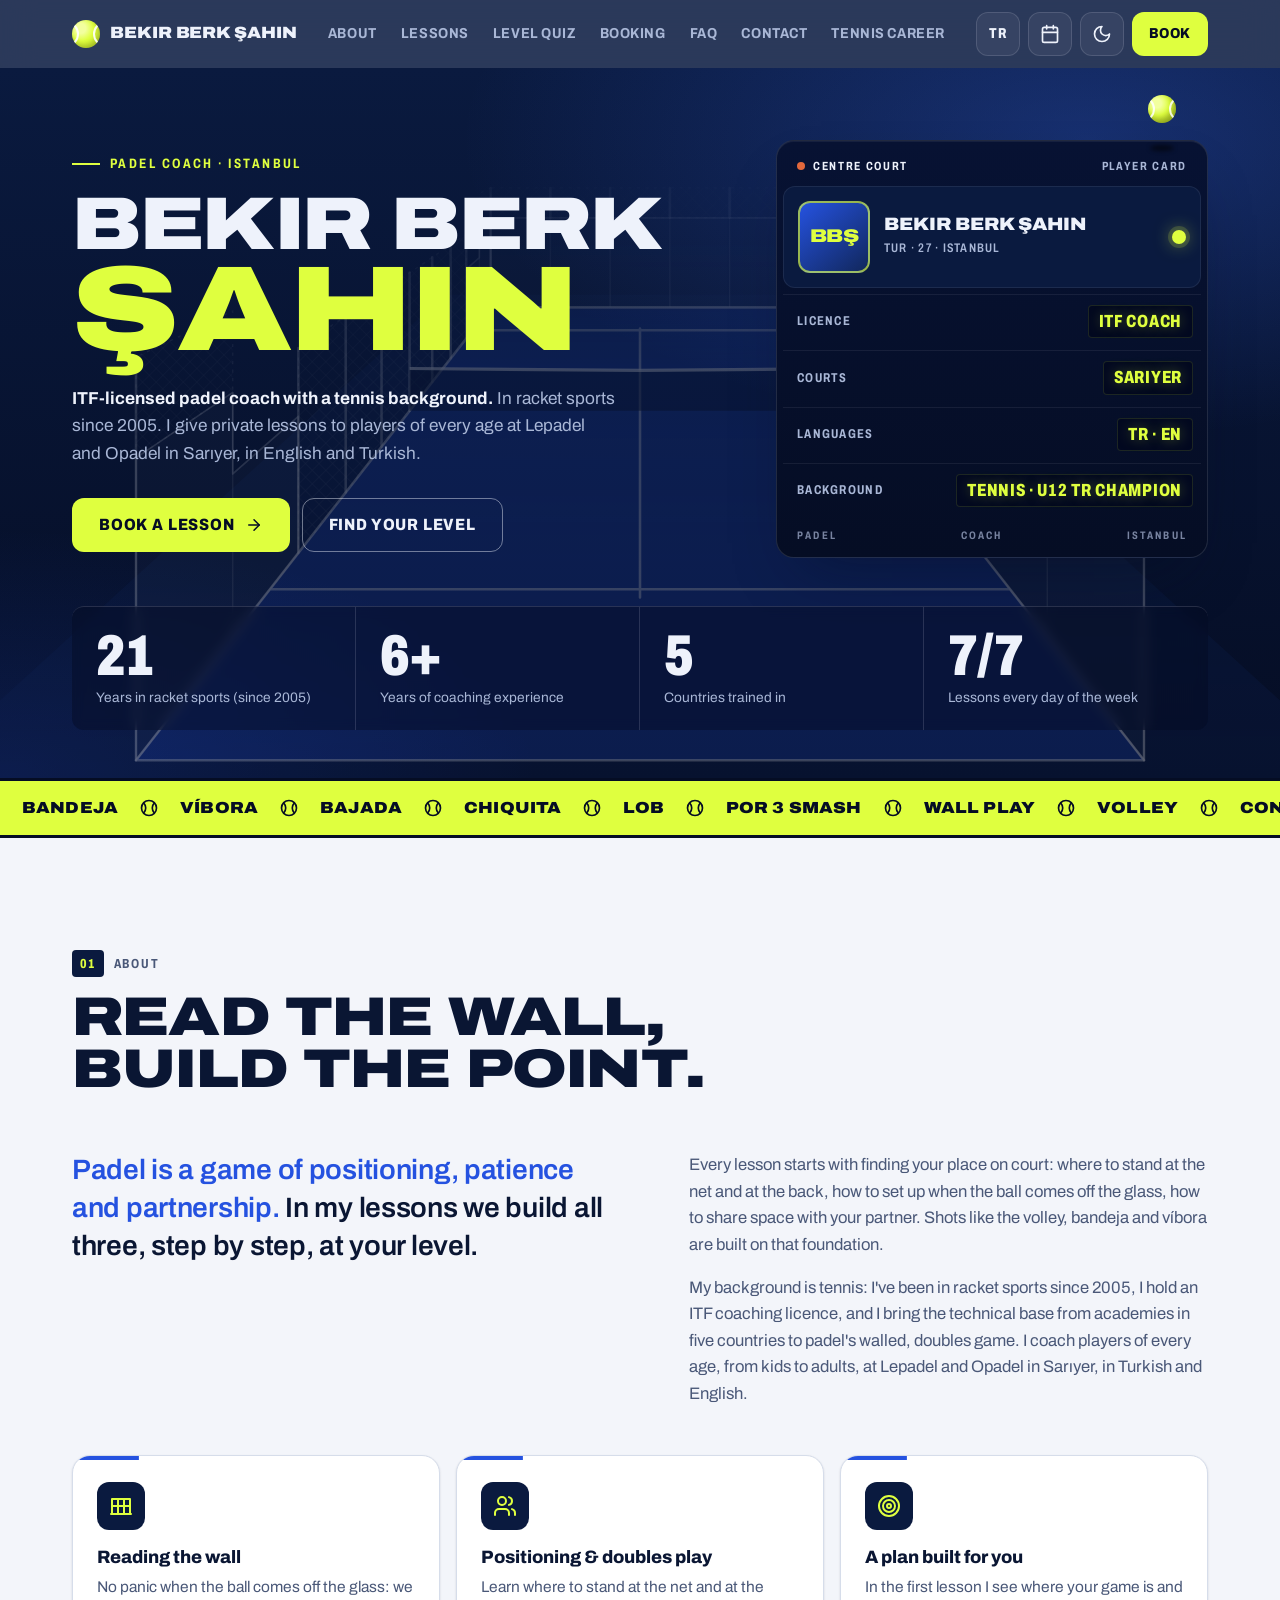
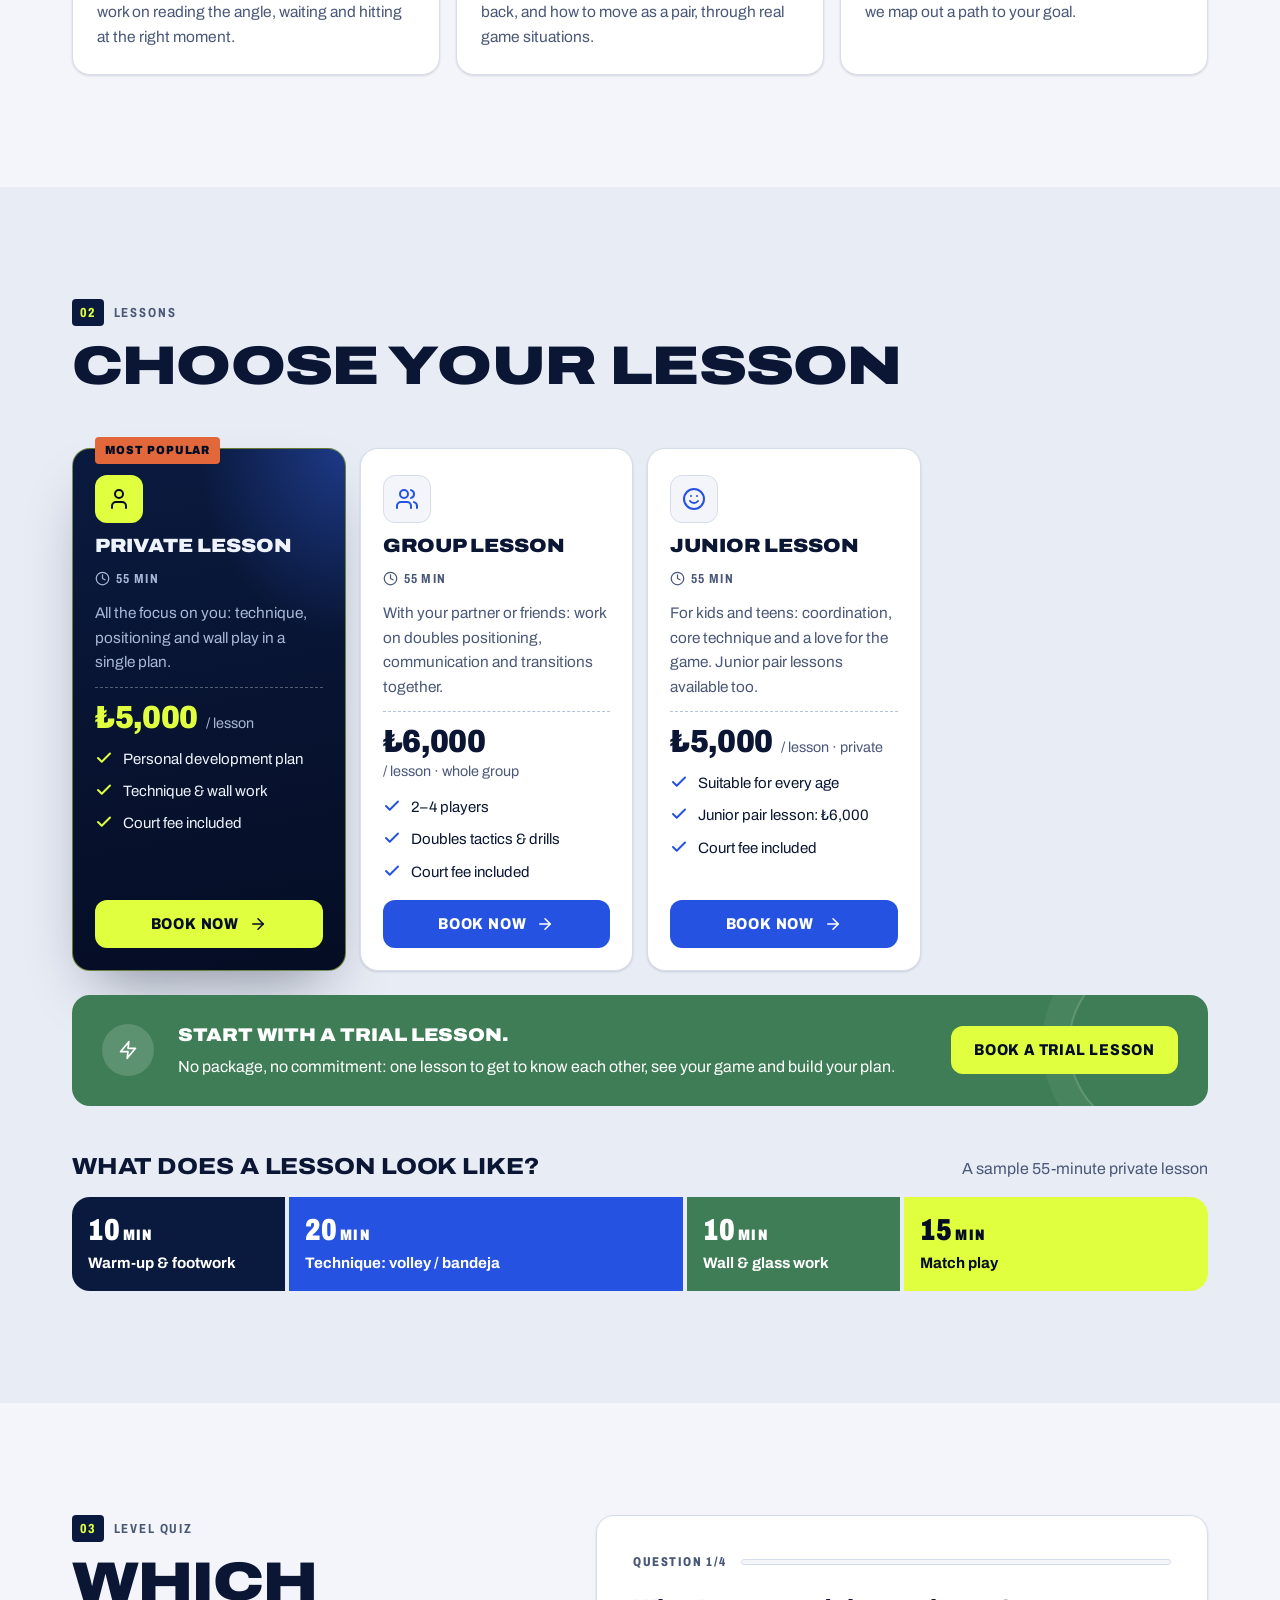
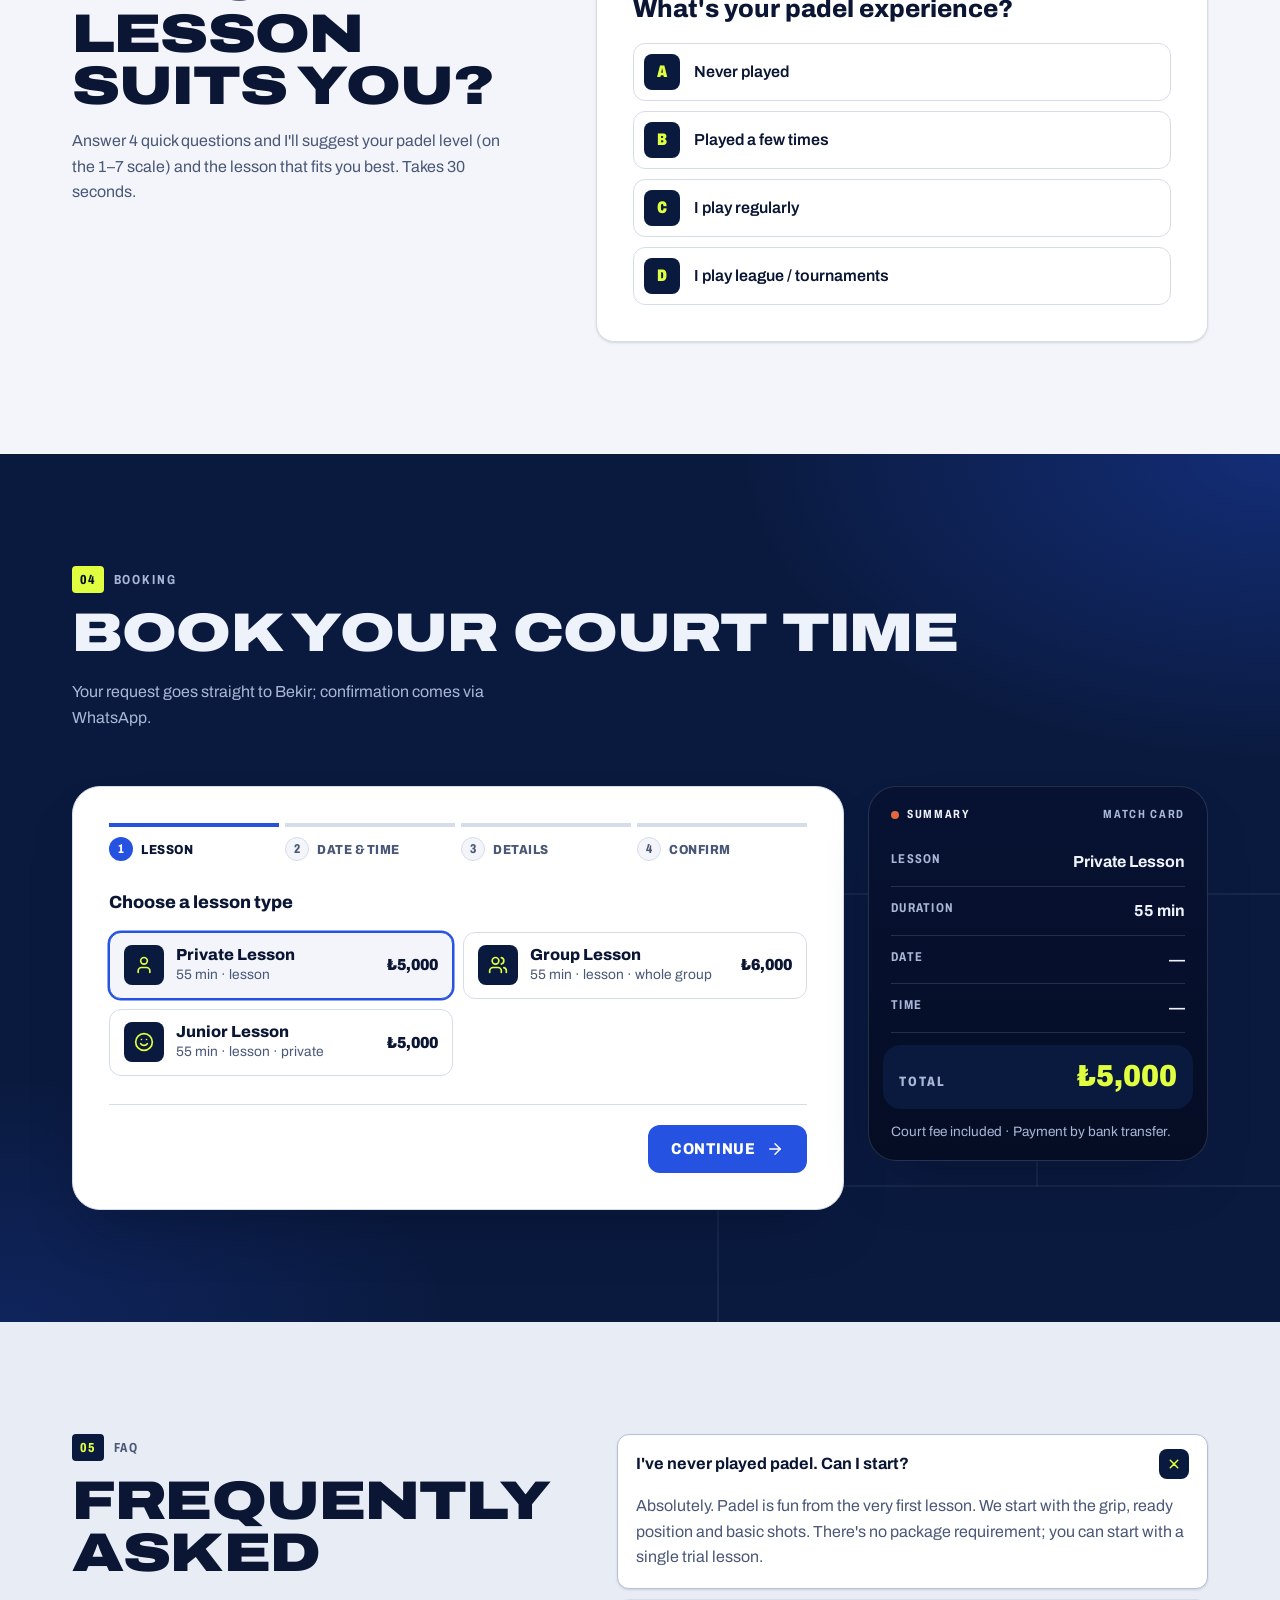
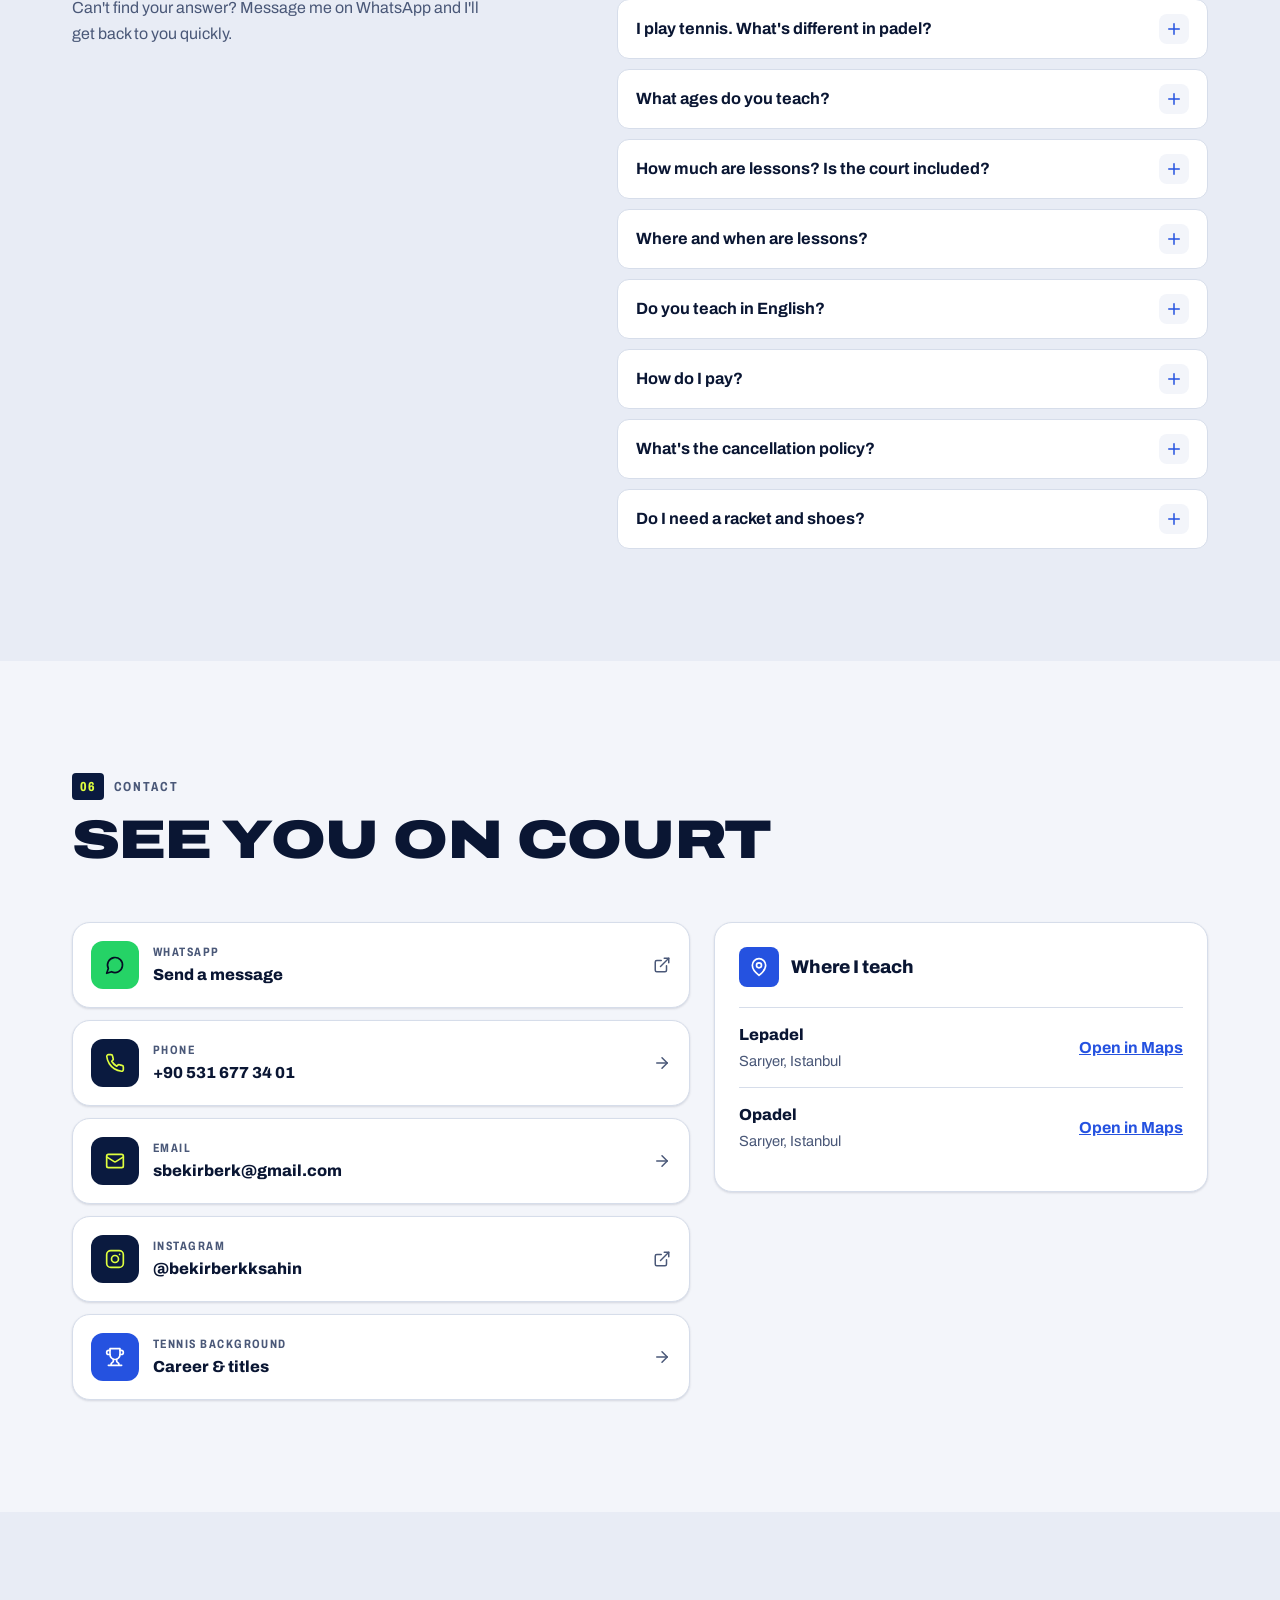
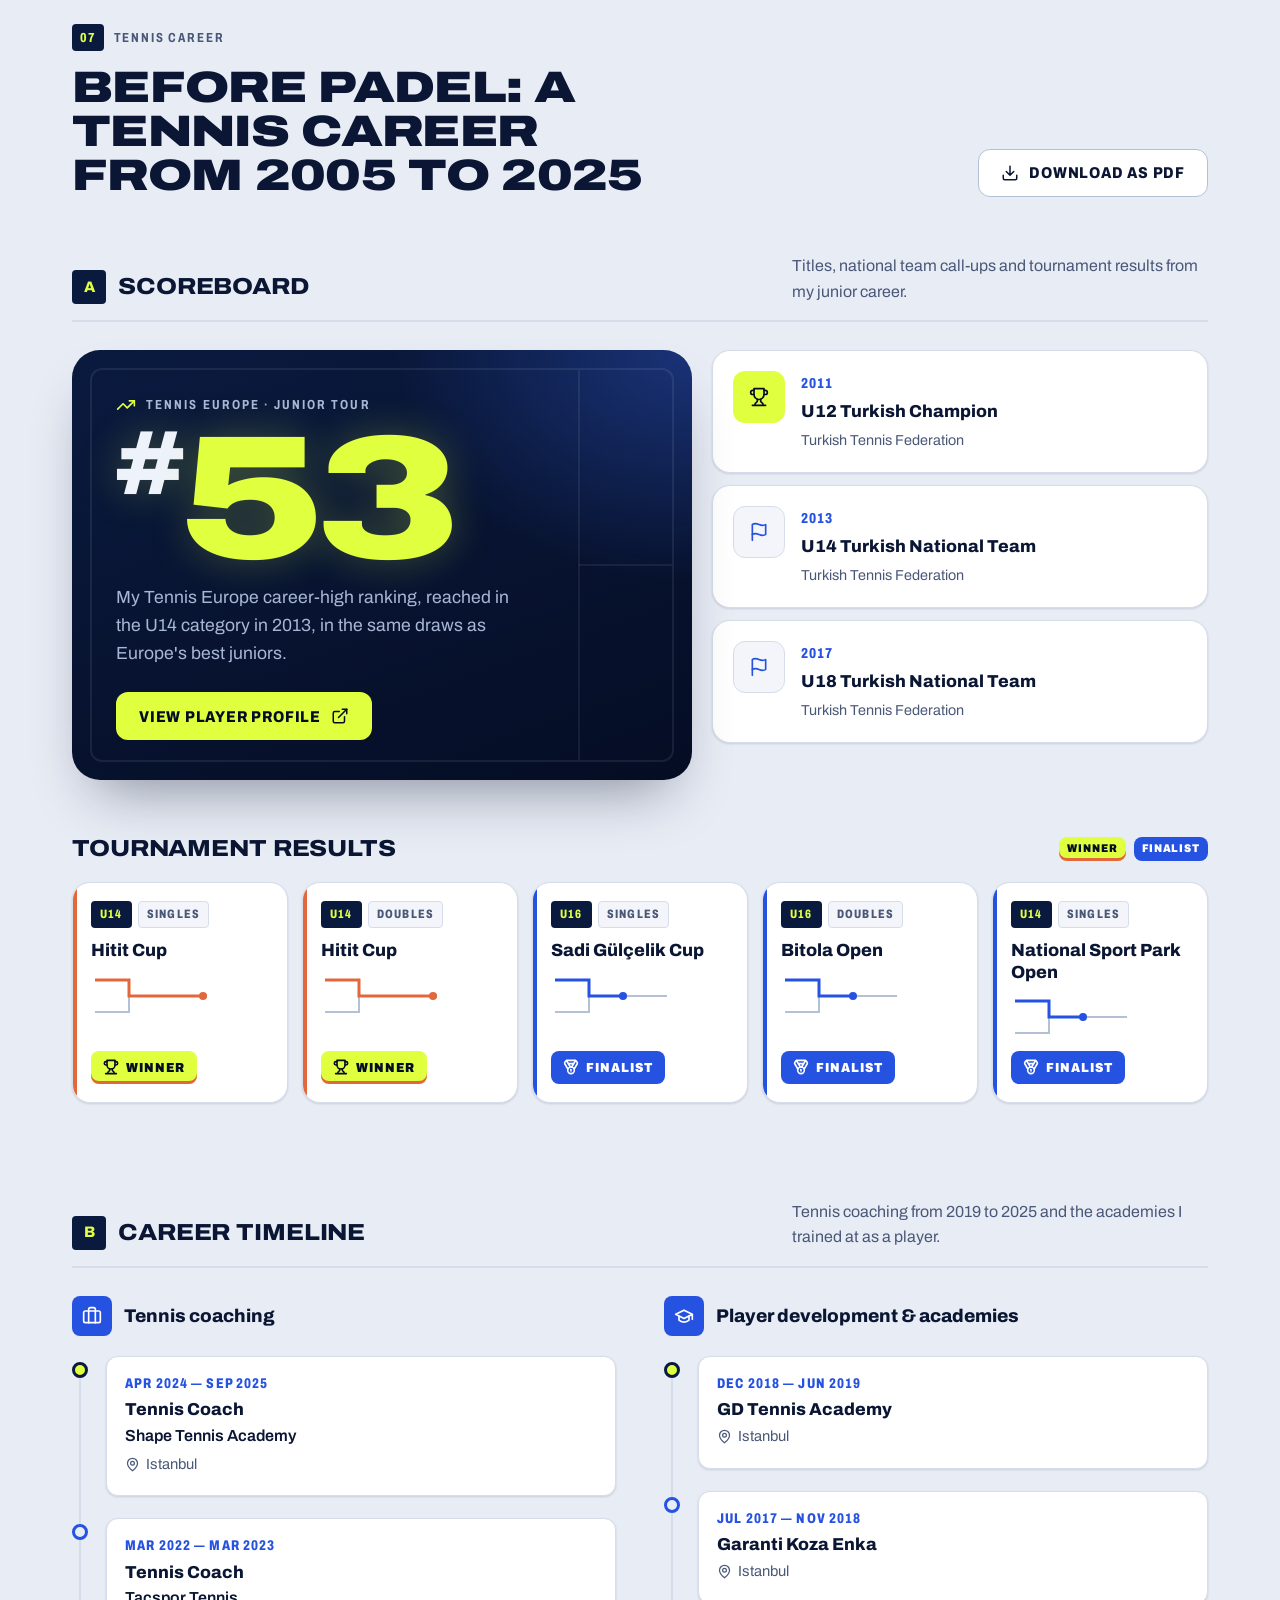
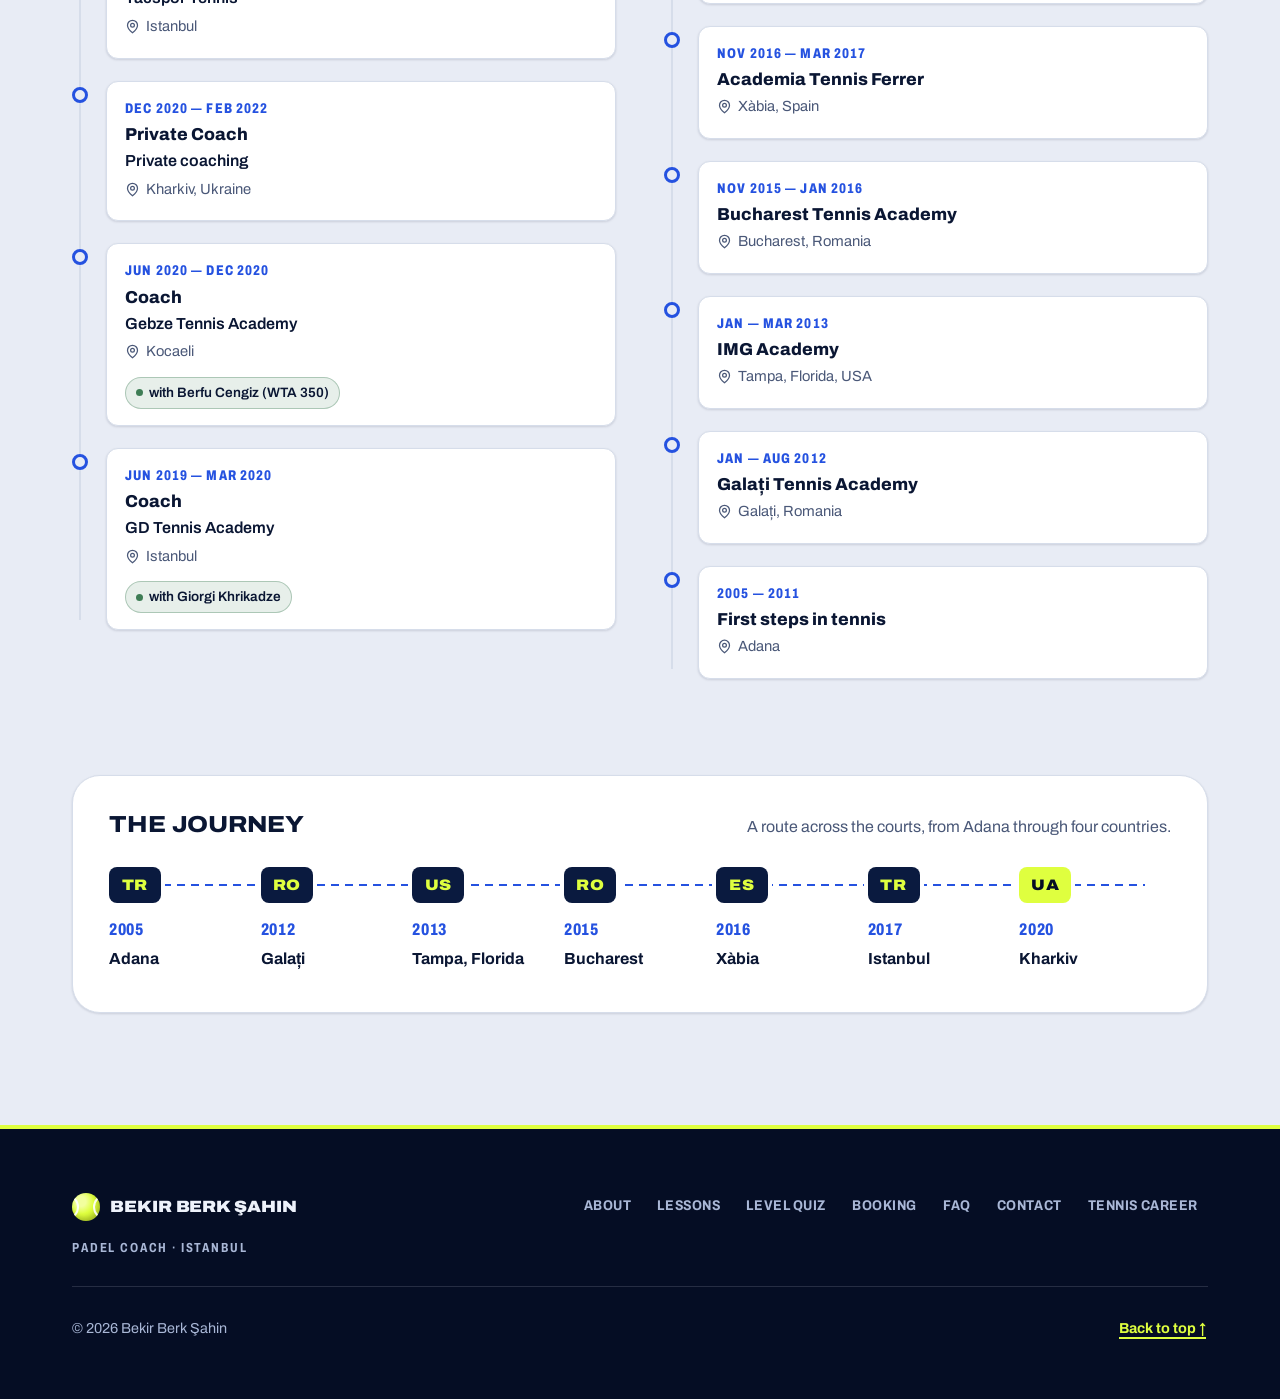
==== en/index.html @ 2d404fdf "Gerçek ders bilgileri ve İngilizce sürüm - Fiyatlar: birebir 5.000 ₺, grup 6.000 ₺, 55 dk, kort dahi" ====
<!doctype html>
<html lang="en">
<head>
  <meta charset="utf-8">
  <meta name="viewport" content="width=device-width, initial-scale=1">
  <title>Bekir Berk Şahin — Padel Coach Istanbul | Private Padel Lessons</title>
  <meta name="description" content="Bekir Berk Şahin: ITF-licensed padel coach with a tennis background in Sarıyer, Istanbul. Private, group and junior padel lessons at Lepadel and Opadel, in English and Turkish. Court fee included, book online.">
  <link rel="canonical" href="https://mustafazeydtarim.github.io/en/">
  <link rel="alternate" hreflang="tr" href="https://mustafazeydtarim.github.io/">
  <link rel="alternate" hreflang="en" href="https://mustafazeydtarim.github.io/en/">
  <link rel="alternate" hreflang="x-default" href="https://mustafazeydtarim.github.io/">
  <meta name="theme-color" content="#0A1A3F">
  <meta property="og:type" content="profile">
  <meta property="og:locale" content="en_GB">
  <meta property="og:site_name" content="Bekir Berk Şahin Padel">
  <meta property="og:title" content="Bekir Berk Şahin — Padel Coach · Istanbul">
  <meta property="og:description" content="ITF-licensed padel coach with a tennis background. Private padel lessons for all ages in Sarıyer, Istanbul, in English and Turkish. Book online.">
  <meta property="og:locale:alternate" content="tr_TR">
  <meta name="twitter:card" content="summary">
  <link rel="icon" href="data:image/svg+xml,%3Csvg xmlns='http://www.w3.org/2000/svg' viewBox='0 0 32 32'%3E%3Crect width='32' height='32' rx='7' fill='%230A1A3F'/%3E%3Ccircle cx='16' cy='16' r='10' fill='%23DFFF3F'/%3E%3Cpath d='M8.5 9.5c4 3.5 4 9.5 0 13M23.5 9.5c-4 3.5-4 9.5 0 13' fill='none' stroke='%230A1A3F' stroke-width='1.6'/%3E%3C/svg%3E">
  <link rel="preconnect" href="https://fonts.googleapis.com">
  <link rel="preconnect" href="https://fonts.gstatic.com" crossorigin>
  <link href="https://fonts.googleapis.com/css2?family=Archivo:wdth,wght@62..125,400..900&display=swap" rel="stylesheet">
  <link rel="stylesheet" href="../css/style.css">
  <script>
    // Theme: apply before first paint (prevents flashing)
    document.documentElement.classList.add("js");
    try { var t = localStorage.getItem("bbs-theme"); if (t === "dark" || t === "light") document.documentElement.dataset.theme = t; } catch (e) {}
  </script>
  <script type="application/ld+json">
  {
    "@context": "https://schema.org",
    "@type": "Person",
    "name": "Bekir Berk Şahin",
    "jobTitle": "Padel Coach",
    "description": "ITF-licensed padel coach with a tennis background in Sarıyer, Istanbul; former U14 and U18 Turkish national team tennis player.",
    "telephone": "+905316773401",
    "email": "mailto:sbekirberk@gmail.com",
    "address": { "@type": "PostalAddress", "addressLocality": "Sarıyer, İstanbul", "addressCountry": "TR" },
    "knowsLanguage": ["tr", "en"],
    "hasCredential": { "@type": "EducationalOccupationalCredential", "name": "ITF coaching licence" },
    "sameAs": ["https://instagram.com/bekirberkksahin", "https://te.tournamentsoftware.com/player-profile/A61FD868-8997-4549-AC13-B87F3E2C1921"],
    "award": [
      "U12 Turkish Tennis Champion (2011)",
      "U14 Turkish National Tennis Team (2013)",
      "U18 Turkish National Tennis Team (2017)",
      "Tennis Europe U14 career-high ranking: 53 (2013)",
      "Hitit Cup U14 singles and doubles winner"
    ],
    "alumniOf": [
      { "@type": "SportsOrganization", "name": "IMG Academy" },
      { "@type": "SportsOrganization", "name": "Academia Tennis Ferrer" },
      { "@type": "SportsOrganization", "name": "Garanti Koza Enka" }
    ],
    "knowsAbout": ["Padel", "Padel coaching", "Padel lessons", "Tennis", "Racket sports"]
  }
  </script>
</head>
<body>
  <a class="skip-link" href="#main">Skip to content</a>

  <!-- ============ NAV ============ -->
  <header class="nav navy" id="nav">
    <div class="container nav__inner">
      <a href="#top" class="brand" aria-label="Bekir Berk Şahin — home">
        <span class="ball-mark" aria-hidden="true"></span>
        <span class="brand__text"><span class="brand__full">Bekir Berk Şahin</span><span class="brand__short" aria-hidden="true">BBŞ</span></span>
      </a>
      <nav class="nav__links" id="navLinks" aria-label="Main menu">
        <a href="#hakkimda">About</a>
        <a href="#dersler">Lessons</a>
        <a href="#seviye">Level quiz</a>
        <a href="#rezervasyon">Booking</a>
        <a href="#sss">FAQ</a>
        <a href="#iletisim">Contact</a>
        <a href="#tenis">Tennis career</a>
      </nav>
      <div class="nav__actions">
        <a class="icon-btn lang-btn" href="../" hreflang="tr" lang="tr" aria-label="Türkçe sürüm">TR</a>
        <button class="icon-btn" id="myBookingsBtn" type="button" aria-label="My bookings">
          <svg class="i" aria-hidden="true"><use href="#i-calendar"/></svg>
          <span class="badge" id="bookingBadge" hidden>0</span>
        </button>
        <button class="icon-btn" id="themeToggle" type="button" aria-label="Dark/light theme">
          <svg class="i i--sun" aria-hidden="true"><use href="#i-sun"/></svg>
          <svg class="i i--moon" aria-hidden="true"><use href="#i-moon"/></svg>
        </button>
        <a href="#rezervasyon" class="btn btn--primary btn--sm nav__cta">Book</a>
        <button class="icon-btn nav__menu" id="menuBtn" type="button" aria-label="Open menu" aria-expanded="false" aria-controls="navLinks">
          <svg class="i i--open" aria-hidden="true"><use href="#i-menu"/></svg>
          <svg class="i i--close" aria-hidden="true"><use href="#i-x"/></svg>
        </button>
      </div>
    </div>
  </header>

  <main id="main">
    <!-- print only (PDF CV header) -->
    <div class="print-header" aria-hidden="true">
      <p class="print-header__name" id="printName">Bekir Berk Şahin — Padel Coach</p>
      <p id="printContact"></p>
      <p class="print-header__sub">Tennis career · 2005–2025</p>
    </div>

    <!-- ============ HERO ============ -->
    <section class="hero navy" id="top" aria-labelledby="hero-h">
      <div class="hero__court" aria-hidden="true">
        <!-- Perspective padel court: 10 × 20 m, back and side glass, mesh, service lines, net -->
        <svg viewBox="0 50 1200 570" preserveAspectRatio="xMidYMax meet" focusable="false">
          <defs>
            <linearGradient id="courtFade" x1="0" y1="0" x2="0" y2="1">
              <stop offset="0" stop-color="#fff" stop-opacity=".12"/>
              <stop offset=".32" stop-color="#fff" stop-opacity=".75"/>
              <stop offset="1" stop-color="#fff" stop-opacity="1"/>
            </linearGradient>
            <mask id="courtMask"><rect x="-600" y="50" width="2400" height="570" fill="url(#courtFade)"/></mask>
            <pattern id="courtMeshPat" width="9" height="9" patternUnits="userSpaceOnUse" patternTransform="rotate(45)">
              <path d="M0 0H9M0 0V9" fill="none" stroke="#fff" stroke-width=".9"/>
            </pattern>
          </defs>
          <g mask="url(#courtMask)">
            <polygon class="court-surround" points="-204.9,734.2 1404.9,734.2 783.1,167 416.9,167"/>
            <polygon class="court-surface" points="127.5,603.4 1072.5,603.4 740,178.8 460,178.8"/>
            <path class="court-lines" d="M460 178.8L740 178.8M127.5 603.4L1072.5 603.4M127.5 603.4L460 178.8M1072.5 603.4L740 178.8M253.1 443L946.9 443M443.2 200.3L756.8 200.3M600 443L600 200.3M600 450.8L600 443M600 200.3L600 198.7"/>
            <polygon class="court-glass" points="460,178.8 740,178.8 740,94.8 460,94.8"/>
            <polygon class="court-glass" points="127.5,603.4 127.5,319.9 218.2,258.5 218.2,334.9 279.7,280.9 279.7,409.1"/>
            <polygon class="court-glass" points="460,178.8 460,94.8 449.4,102 449.4,132.1 437.1,142.9 437.1,208.1"/>
            <polygon class="court-glass" points="1072.5,603.4 1072.5,319.9 981.8,258.5 981.8,334.9 920.3,280.9 920.3,409.1"/>
            <polygon class="court-glass" points="740,178.8 740,94.8 750.6,102 750.6,132.1 762.9,142.9 762.9,208.1"/>
            <path class="court-joints" d="M516 178.8L516 94.8M572 178.8L572 94.8M628 178.8L628 94.8M684 178.8L684 94.8M218.2 487.6L218.2 258.5M449.4 192.3L449.4 102M981.8 487.6L981.8 258.5M750.6 192.3L750.6 102"/>
            <polygon class="court-mesh" points="460,94.8 740,94.8 740,66.8 460,66.8"/>
            <polygon class="court-mesh" points="279.7,409.1 437.1,208.1 437.1,110.3 279.7,216.9"/>
            <polygon class="court-mesh" points="449.4,102 460,94.8 460,66.8 449.4,71.8"/>
            <polygon class="court-mesh" points="127.5,319.9 218.2,258.5 218.2,182.1 127.5,225.4"/>
            <polygon class="court-mesh" points="920.3,409.1 762.9,208.1 762.9,110.3 920.3,216.9"/>
            <polygon class="court-mesh" points="750.6,102 740,94.8 740,66.8 750.6,71.8"/>
            <polygon class="court-mesh" points="1072.5,319.9 981.8,258.5 981.8,182.1 1072.5,225.4"/>
            <path class="court-posts" d="M279.7 409.1L279.7 216.9M324.1 352.4L324.1 186.8M357.7 309.4L357.7 164.1M384 275.8L384 146.2M405.2 248.8L405.2 131.9M422.5 226.6L422.5 120.2M437.1 208.1L437.1 110.3M920.3 409.1L920.3 216.9M875.9 352.4L875.9 186.8M842.3 309.4L842.3 164.1M816 275.8L816 146.2M794.8 248.8L794.8 131.9M777.5 226.6L777.5 120.2M762.9 208.1L762.9 110.3M127.5 603.4L127.5 225.4M460 178.8L460 66.8M1072.5 603.4L1072.5 225.4M740 178.8L740 66.8M516 94.8L516 66.8M572 94.8L572 66.8M628 94.8L628 66.8M684 94.8L684 66.8"/>
            <polygon class="court-net" points="384,275.8 816,275.8 816,236.1 600,237.8 384,236.1"/>
            <path class="court-netband" d="M384 236.1L600 237.8L816 236.1"/>
          </g>
        </svg>
      </div>

      <div class="container hero__grid">
        <div class="hero__copy">
          <p class="hero__eyebrow" id="heroEyebrow">Padel Coach · Istanbul</p>
          <h1 class="hero__title" id="hero-h">
            <span class="hero__l1">Bekir Berk</span>
            <span class="hero__l2">Şahin</span>
          </h1>
          <p class="hero__lead">
            <strong>ITF-licensed padel coach with a tennis background.</strong>
            In racket sports since 2005. I give private lessons to players of every age at Lepadel and Opadel in Sarıyer, in English and Turkish.
          </p>
          <div class="hero__ctas">
            <a href="#rezervasyon" class="btn btn--primary btn--lg">Book a lesson <svg class="i" aria-hidden="true"><use href="#i-arrow"/></svg></a>
            <a href="#seviye" class="btn btn--outline btn--lg">Find your level</a>
          </div>
        </div>

        <aside class="scoreboard" aria-label="Player scoreboard">
          <span class="bounce-ball" aria-hidden="true"><span class="bounce-ball__ball"></span><span class="bounce-ball__shadow"></span></span>
          <div class="sb__head" aria-hidden="true">
            <span class="sb__live"><i></i>Centre court</span>
            <span>Player card</span>
          </div>
          <div class="sb__player">
            <div class="sb__portrait" id="portrait"><span class="sb__mono" id="monogram">BBŞ</span></div>
            <div class="sb__name">
              <strong>Bekir Berk Şahin</strong>
              <span id="sbSub">TUR · Padel Coach</span>
            </div>
            <span class="sb__serve" title="Serving" aria-hidden="true"></span>
          </div>
          <dl class="sb__rows" id="scoreboard"></dl>
          <p class="sb__foot" aria-hidden="true"><span>Padel</span><span>Coach</span><span>Istanbul</span></p>
        </aside>
      </div>

      <div class="container">
        <dl class="stats reveal" id="stats"></dl>
      </div>
    </section>

    <!-- ============ TICKER ============ -->
    <div class="ticker" aria-hidden="true">
      <div class="ticker__track" id="ticker"></div>
    </div>

    <!-- ============ HAKKIMDA ============ -->
    <section class="section" id="hakkimda" aria-labelledby="about-h">
      <div class="container">
        <div class="section__head reveal">
          <div>
            <p class="eyebrow"><b>01</b> About</p>
            <h2 id="about-h" class="h2">Read the wall,<br>build the point.</h2>
          </div>
        </div>
        <div class="about">
          <p class="about__lead reveal" id="aboutLead"></p>
          <div class="about__text reveal" id="aboutText"></div>
        </div>
        <div class="principles" id="principles"></div>
      </div>
    </section>

    <!-- ============ DERSLER ============ -->
    <section class="section section--alt" id="dersler" aria-labelledby="lessons-h">
      <div class="container">
        <div class="section__head reveal">
          <div>
            <p class="eyebrow"><b>04</b> Lessons</p>
            <h2 id="lessons-h" class="h2">Choose your lesson</h2>
          </div>
        </div>

        <div class="lessons" id="lessons"></div>

        <div class="trial-banner reveal">
          <div class="trial-banner__icon"><svg class="i" aria-hidden="true"><use href="#i-spark"/></svg></div>
          <div class="trial-banner__body">
            <strong id="trialTitle">Start with a trial lesson.</strong>
            <span id="trialText"></span>
          </div>
          <button class="btn btn--ball" type="button" id="trialBtn" data-book="birebir">Book a trial lesson</button>
        </div>

        <div class="flow reveal">
          <div class="flow__head">
            <h3 class="h3">What does a lesson look like?</h3>
            <p class="muted" id="flowTotal"></p>
          </div>
          <div class="flow__bar" id="flowBar" role="img"></div>
        </div>
      </div>
    </section>

    <!-- ============ SEVİYE TESTİ ============ -->
    <section class="section" id="seviye" aria-labelledby="quiz-h">
      <div class="container quiz-wrap">
        <div class="reveal">
          <p class="eyebrow"><b>05</b> Level quiz</p>
          <h2 id="quiz-h" class="h2">Which lesson suits you?</h2>
          <p class="muted quiz-wrap__lead">Answer 4 quick questions and I'll suggest your padel level (on the 1–7 scale) and the lesson that fits you best. Takes 30 seconds.</p>
        </div>
        <div class="quiz card reveal" id="quiz" aria-live="polite"></div>
      </div>
    </section>

    <!-- ============ REZERVASYON ============ -->
    <section class="section booking-section" id="rezervasyon" aria-labelledby="book-h">
      <div class="booking-section__lines" aria-hidden="true"></div>
      <div class="container">
        <div class="section__head navy reveal">
          <div>
            <p class="eyebrow"><b>06</b> Booking</p>
            <h2 id="book-h" class="h2">Book your court time</h2>
          </div>
          <p class="section__aside">Your request goes straight to Bekir; confirmation comes via WhatsApp.</p>
        </div>

        <div class="booking reveal">
          <div class="booking__main">
            <ol class="stepper" id="stepper" aria-label="Booking steps">
              <li data-step="1"><span>1</span> Lesson</li>
              <li data-step="2"><span>2</span> Date &amp; time</li>
              <li data-step="3"><span>3</span> Details</li>
              <li data-step="4"><span>4</span> Confirm</li>
            </ol>

            <!-- Step 1 -->
            <div class="step" data-panel="1">
              <fieldset>
                <legend class="step__title">Choose a lesson type</legend>
                <div class="choice-grid" id="lessonChoices"></div>
              </fieldset>
              <div class="step__nav">
                <span></span>
                <button class="btn btn--primary" type="button" data-next>Continue <svg class="i" aria-hidden="true"><use href="#i-arrow"/></svg></button>
              </div>
            </div>

            <!-- Step 2 -->
            <div class="step" data-panel="2" hidden>
              <div class="cal">
                <div class="cal__head">
                  <p class="step__title" id="calTitle">Pick a date</p>
                  <div class="cal__nav">
                    <button class="icon-btn" type="button" id="calPrev" aria-label="Previous week"><svg class="i" aria-hidden="true"><use href="#i-left"/></svg></button>
                    <button class="icon-btn" type="button" id="calNext" aria-label="Next week"><svg class="i" aria-hidden="true"><use href="#i-right"/></svg></button>
                  </div>
                </div>
                <div class="cal__week" id="calWeek" role="radiogroup" aria-label="Date"></div>
              </div>
              <p class="step__title mt">Pick a time</p>
              <div class="slots" id="slots" role="radiogroup" aria-label="Time"></div>
              <p class="legend"><span class="dot dot--free"></span> Available <span class="dot dot--taken"></span> Taken / past</p>
              <div class="step__nav">
                <button class="btn btn--ghost" type="button" data-prev><svg class="i" aria-hidden="true"><use href="#i-left"/></svg> Back</button>
                <button class="btn btn--primary" type="button" data-next>Continue <svg class="i" aria-hidden="true"><use href="#i-arrow"/></svg></button>
              </div>
            </div>

            <!-- Step 3 -->
            <form class="step" data-panel="3" id="bookForm" novalidate hidden>
              <p class="step__title">Your contact details</p>
              <div class="form-grid">
                <div class="field">
                  <label for="fName">Full name <span class="req" aria-hidden="true">*</span></label>
                  <input id="fName" name="name" autocomplete="name" required minlength="3">
                  <p class="field__err" id="fName-err"></p>
                </div>
                <div class="field">
                  <label for="fPhone">Phone <span class="req" aria-hidden="true">*</span></label>
                  <input id="fPhone" name="phone" type="tel" inputmode="tel" autocomplete="tel" placeholder="+90 5XX XXX XX XX" required>
                  <p class="field__err" id="fPhone-err"></p>
                </div>
                <div class="field">
                  <label for="fEmail">Email <span class="opt">(optional)</span></label>
                  <input id="fEmail" name="email" type="email" autocomplete="email">
                  <p class="field__err" id="fEmail-err"></p>
                </div>
                <div class="field">
                  <label for="fLevel">Level</label>
                  <select id="fLevel" name="level">
                    <option>Never played</option>
                    <option>Beginner (1–2)</option>
                    <option>Improver (2.5–3.5)</option>
                    <option>Intermediate-advanced (4–5)</option>
                    <option>Advanced / competitive (5.5+)</option>
                    <option>Switching from tennis</option>
                  </select>
                </div>
                <div class="field field--full">
                  <label for="fLoc">Preferred court</label>
                  <select id="fLoc" name="location"></select>
                </div>
                <div class="field field--full">
                  <label for="fNote">Note <span class="opt">(your goal, partner, injury history, etc.)</span></label>
                  <textarea id="fNote" name="note" rows="3"></textarea>
                </div>
                <div class="field field--full">
                  <label class="check">
                    <input type="checkbox" id="fKvkk" name="kvkk" required>
                    <span>I agree that my personal data is used only to organise lessons (KVKK / GDPR).</span>
                  </label>
                  <p class="field__err" id="fKvkk-err"></p>
                </div>
              </div>
              <div class="step__nav">
                <button class="btn btn--ghost" type="button" data-prev><svg class="i" aria-hidden="true"><use href="#i-left"/></svg> Back</button>
                <button class="btn btn--primary" type="submit" id="submitBtn"><span>Complete booking</span></button>
              </div>
            </form>

            <!-- Step 4 -->
            <div class="step step--done" data-panel="4" hidden tabindex="-1">
              <div class="done__check" aria-hidden="true"><svg class="i"><use href="#i-check"/></svg></div>
              <h3 class="h3">Request received!</h3>
              <p class="muted">Your booking code: <strong class="code" id="doneCode"></strong></p>
              <p class="muted">Last step: send your request on WhatsApp and Bekir will confirm within a few hours.</p>
              <div class="done__actions">
                <a class="btn btn--wa" id="waLink" href="#" target="_blank" rel="noopener"><svg class="i" aria-hidden="true"><use href="#i-chat"/></svg> Send via WhatsApp</a>
                <button class="btn btn--ghost" type="button" id="icsBtn"><svg class="i" aria-hidden="true"><use href="#i-calplus"/></svg> Add to calendar</button>
                <a class="btn btn--ghost" id="mailLink" href="#"><svg class="i" aria-hidden="true"><use href="#i-mail"/></svg> Email</a>
              </div>
              <button class="link-btn" type="button" id="newBooking">Make another booking</button>
            </div>
          </div>

          <aside class="summary navy" aria-label="Booking summary">
            <p class="summary__title"><span class="sb__live"><i></i>Summary</span><span>Match card</span></p>
            <dl class="summary__list" id="summary"></dl>
            <div class="summary__total">
              <span>Total</span>
              <strong id="sumTotal">—</strong>
            </div>
            <p class="summary__hint" id="sumHint"></p>
          </aside>
        </div>
      </div>
    </section>

    <!-- ============ TESTIMONIALS (hidden if empty) ============ -->
    <section class="section" id="yorumlar" aria-labelledby="t-h">
      <div class="container">
        <div class="section__head reveal">
          <div>
            <p class="eyebrow"><b>07</b> Students</p>
            <h2 id="t-h" class="h2">What changed on court?</h2>
          </div>
        </div>
        <div class="testimonials" id="testimonials"></div>
      </div>
    </section>

    <!-- ============ SSS ============ -->
    <section class="section section--alt" id="sss" aria-labelledby="faq-h">
      <div class="container faq-wrap">
        <div class="reveal">
          <p class="eyebrow"><b>08</b> FAQ</p>
          <h2 id="faq-h" class="h2">Frequently asked</h2>
          <p class="muted faq-wrap__lead">Can't find your answer? Message me on WhatsApp and I'll get back to you quickly.</p>
        </div>
        <div class="faq" id="faq"></div>
      </div>
    </section>

    <!-- ============ İLETİŞİM ============ -->
    <section class="section" id="iletisim" aria-labelledby="c-h">
      <div class="container">
        <div class="section__head reveal">
          <div>
            <p class="eyebrow"><b>09</b> Contact</p>
            <h2 id="c-h" class="h2">See you on court</h2>
          </div>
        </div>
        <div class="contact">
          <div class="contact__cards" id="contactCards"></div>
          <div class="locations card reveal">
            <h3 class="cv__label"><span class="cv__icon"><svg class="i" aria-hidden="true"><use href="#i-pin"/></svg></span> Where I teach</h3>
            <ul id="locations"></ul>
          </div>
        </div>
      </div>
    </section>

    <!-- ============ TENNIS CAREER (last section) ============ -->
    <section class="section section--alt tenis" id="tenis" aria-labelledby="tenis-h">
      <div class="container tenis__inner">
        <div class="section__head tenis__head reveal">
          <div>
            <p class="eyebrow"><b>07</b> Tennis career</p>
            <h2 id="tenis-h" class="h2"><span id="tennisIntro">Before padel: a tennis career from 2005 to 2025</span></h2>
          </div>
          <button class="btn btn--ghost no-print" id="printCv" type="button">
            <svg class="i" aria-hidden="true"><use href="#i-download"/></svg> Download as PDF
          </button>
        </div>

        <div class="tenis__block" id="basarilar">
          <div class="tenis__blockhead reveal">
            <h3 class="h3 tenis__title"><span class="tenis__num" aria-hidden="true">A</span> Scoreboard</h3>
            <p class="section__aside muted">Titles, national team call-ups and tournament results from my junior career.</p>
          </div>

          <div class="honours-grid">
            <article class="rank-card navy reveal" aria-labelledby="rank-h">
              <div class="rank-card__lines" aria-hidden="true"></div>
              <p class="rank-card__label"><svg class="i" aria-hidden="true"><use href="#i-trend"/></svg> Tennis Europe · Junior Tour</p>
              <h4 class="rank-card__title" id="rank-h"><span class="sr-only">Tennis Europe career-high ranking: </span><span class="rank-card__hash" aria-hidden="true">#</span><span id="rankHigh">53</span></h4>
              <p class="rank-card__text">My Tennis Europe career-high ranking, reached in the U14 category in 2013, in the same draws as Europe's best juniors.</p>
              <a class="btn btn--primary no-print" id="profileLink" href="#" target="_blank" rel="noopener">View player profile <svg class="i" aria-hidden="true"><use href="#i-external"/></svg><span class="sr-only">(opens in a new tab)</span></a>
            </article>
            <ul class="honours" id="honours"></ul>
          </div>

          <div class="results-wrap">
            <div class="results-wrap__head">
              <h4 class="h3">Tournament results</h4>
              <p class="legend-badges muted"><span class="result-badge result-badge--win result-badge--xs">Winner</span> <span class="result-badge result-badge--final result-badge--xs">Finalist</span></p>
            </div>
            <ul class="draws" id="results"></ul>
          </div>
        </div>

        <div class="tenis__block" id="ozgecmis">
          <div class="tenis__blockhead reveal">
            <h3 class="h3 tenis__title"><span class="tenis__num" aria-hidden="true">B</span> Career timeline</h3>
            <p class="section__aside muted">Tennis coaching from 2019 to 2025 and the academies I trained at as a player.</p>
          </div>
          <div class="cv">
            <div class="cv__col">
              <h4 class="cv__label"><span class="cv__icon"><svg class="i" aria-hidden="true"><use href="#i-briefcase"/></svg></span> Tennis coaching</h4>
              <ol class="timeline" id="work"></ol>
            </div>
            <div class="cv__col">
              <h4 class="cv__label"><span class="cv__icon"><svg class="i" aria-hidden="true"><use href="#i-cap"/></svg></span> Player development &amp; academies</h4>
              <ol class="timeline" id="education"></ol>
            </div>
          </div>
        </div>

        <div class="journey-wrap tenis__journey reveal">
          <div class="journey-wrap__head">
            <h3 class="h3">The journey</h3>
            <p class="muted">A route across the courts, from Adana through four countries.</p>
          </div>
          <ol class="journey" id="journey"></ol>
        </div>
      </div>
    </section>
  </main>

  <footer class="footer navy">
    <div class="container footer__inner">
      <div class="footer__brand">
        <a href="#top" class="brand" aria-label="Bekir Berk Şahin — back to top">
          <span class="ball-mark" aria-hidden="true"></span>
          <span class="brand__text"><span class="brand__full">Bekir Berk Şahin</span></span>
        </a>
        <p class="footer__tag">Padel Coach · Istanbul</p>
      </div>
      <nav class="footer__nav" aria-label="Footer menu">
        <a href="#hakkimda">About</a>
        <a href="#dersler">Lessons</a>
        <a href="#seviye">Level quiz</a>
        <a href="#rezervasyon">Booking</a>
        <a href="#sss">FAQ</a>
        <a href="#iletisim">Contact</a>
        <a href="#tenis">Tennis career</a>
      </nav>
      <div class="footer__bottom">
        <p>© <span id="year"></span> Bekir Berk Şahin</p>
        <a href="#top" class="link-btn">Back to top ↑</a>
      </div>
    </div>
  </footer>

  <!-- Mobile sticky CTA -->
  <div class="mobile-cta" id="mobileCta">
    <a class="btn btn--wa btn--icon" id="mobileWa" href="#" target="_blank" rel="noopener" aria-label="Message on WhatsApp"><svg class="i" aria-hidden="true"><use href="#i-chat"/></svg></a>
    <a href="#rezervasyon" class="btn btn--ball">Book a lesson <svg class="i" aria-hidden="true"><use href="#i-arrow"/></svg></a>
  </div>

  <!-- My bookings -->
  <dialog class="dialog" id="bookingsDialog" aria-labelledby="bd-h">
    <div class="dialog__head">
      <h2 id="bd-h" class="h3">My bookings</h2>
      <button class="icon-btn" type="button" data-close aria-label="Close"><svg class="i" aria-hidden="true"><use href="#i-x"/></svg></button>
    </div>
    <div id="bookingsList"></div>
    <p class="dialog__foot muted">Bookings are stored on this device.</p>
  </dialog>

  <div class="toast" id="toast" role="status" aria-live="polite"></div>

  <!-- ============ ICONS (Lucide style, stroke 2) ============ -->
  <svg class="sprite" width="0" height="0" style="position:absolute" aria-hidden="true" focusable="false">
    <defs>
      <symbol id="i-arrow" viewBox="0 0 24 24"><path d="M5 12h14"/><path d="m12 5 7 7-7 7"/></symbol>
      <symbol id="i-left" viewBox="0 0 24 24"><path d="m15 18-6-6 6-6"/></symbol>
      <symbol id="i-right" viewBox="0 0 24 24"><path d="m9 18 6-6-6-6"/></symbol>
      <symbol id="i-calendar" viewBox="0 0 24 24"><rect width="18" height="18" x="3" y="4" rx="2"/><path d="M16 2v4M8 2v4M3 10h18"/></symbol>
      <symbol id="i-calplus" viewBox="0 0 24 24"><path d="M21 13V6a2 2 0 0 0-2-2H5a2 2 0 0 0-2 2v14a2 2 0 0 0 2 2h8"/><path d="M16 2v4M8 2v4M3 10h18M19 16v6M16 19h6"/></symbol>
      <symbol id="i-clock" viewBox="0 0 24 24"><circle cx="12" cy="12" r="10"/><path d="M12 6v6l4 2"/></symbol>
      <symbol id="i-pin" viewBox="0 0 24 24"><path d="M20 10c0 6-8 12-8 12s-8-6-8-12a8 8 0 0 1 16 0Z"/><circle cx="12" cy="10" r="3"/></symbol>
      <symbol id="i-phone" viewBox="0 0 24 24"><path d="M22 16.92v3a2 2 0 0 1-2.18 2 19.79 19.79 0 0 1-8.63-3.07 19.5 19.5 0 0 1-6-6 19.79 19.79 0 0 1-3.07-8.67A2 2 0 0 1 4.11 2h3a2 2 0 0 1 2 1.72 12.84 12.84 0 0 0 .7 2.81 2 2 0 0 1-.45 2.11L8.09 9.91a16 16 0 0 0 6 6l1.27-1.27a2 2 0 0 1 2.11-.45 12.84 12.84 0 0 0 2.81.7A2 2 0 0 1 22 16.92z"/></symbol>
      <symbol id="i-mail" viewBox="0 0 24 24"><rect width="20" height="16" x="2" y="4" rx="2"/><path d="m22 7-8.97 5.7a1.94 1.94 0 0 1-2.06 0L2 7"/></symbol>
      <symbol id="i-chat" viewBox="0 0 24 24"><path d="M7.9 20A9 9 0 1 0 4 16.1L2 22Z"/></symbol>
      <symbol id="i-check" viewBox="0 0 24 24"><path d="M20 6 9 17l-5-5"/></symbol>
      <symbol id="i-sun" viewBox="0 0 24 24"><circle cx="12" cy="12" r="4"/><path d="M12 2v2M12 20v2m-7.07-17.07 1.41 1.41m11.32 11.32 1.41 1.41M2 12h2m16 0h2M6.34 17.66l-1.41 1.41M19.07 4.93l-1.41 1.41"/></symbol>
      <symbol id="i-moon" viewBox="0 0 24 24"><path d="M12 3a6 6 0 0 0 9 9 9 9 0 1 1-9-9Z"/></symbol>
      <symbol id="i-trophy" viewBox="0 0 24 24"><path d="M6 9H4.5a2.5 2.5 0 0 1 0-5H6M18 9h1.5a2.5 2.5 0 0 0 0-5H18M4 22h16M10 14.66V17c0 .55-.47.98-.97 1.21C7.85 18.75 7 20.24 7 22M14 14.66V17c0 .55.47.98.97 1.21C16.15 18.75 17 20.24 17 22"/><path d="M18 2H6v7a6 6 0 0 0 12 0V2Z"/></symbol>
      <symbol id="i-award" viewBox="0 0 24 24"><circle cx="12" cy="8" r="6"/><path d="M15.477 12.89 17 22l-5-3-5 3 1.523-9.11"/></symbol>
      <symbol id="i-medal" viewBox="0 0 24 24"><path d="M7.21 15 2.66 7.14a2 2 0 0 1 .13-2.2L4.4 2.8A2 2 0 0 1 6 2h12a2 2 0 0 1 1.6.8l1.6 2.14a2 2 0 0 1 .14 2.2L16.79 15"/><path d="M11 12 5.12 2.2M13 12l5.88-9.8M8 7h8"/><circle cx="12" cy="17" r="5"/><path d="M12 18v-2h-.5"/></symbol>
      <symbol id="i-flag" viewBox="0 0 24 24"><path d="M4 15s1-1 4-1 5 2 8 2 4-1 4-1V3s-1 1-4 1-5-2-8-2-4 1-4 1z"/><path d="M4 22v-7"/></symbol>
      <symbol id="i-external" viewBox="0 0 24 24"><path d="M15 3h6v6"/><path d="M10 14 21 3"/><path d="M18 13v6a2 2 0 0 1-2 2H5a2 2 0 0 1-2-2V8a2 2 0 0 1 2-2h6"/></symbol>
      <symbol id="i-cap" viewBox="0 0 24 24"><path d="M22 10v6M2 10l10-5 10 5-10 5z"/><path d="M6 12v5c3 3 9 3 12 0v-5"/></symbol>
      <symbol id="i-briefcase" viewBox="0 0 24 24"><path d="M16 20V4a2 2 0 0 0-2-2h-4a2 2 0 0 0-2 2v16"/><rect width="20" height="14" x="2" y="6" rx="2"/></symbol>
      <symbol id="i-globe" viewBox="0 0 24 24"><circle cx="12" cy="12" r="10"/><path d="M2 12h20M12 2a15.3 15.3 0 0 1 4 10 15.3 15.3 0 0 1-4 10 15.3 15.3 0 0 1-4-10 15.3 15.3 0 0 1 4-10z"/></symbol>
      <symbol id="i-user" viewBox="0 0 24 24"><path d="M19 21v-2a4 4 0 0 0-4-4H9a4 4 0 0 0-4 4v2"/><circle cx="12" cy="7" r="4"/></symbol>
      <symbol id="i-users" viewBox="0 0 24 24"><path d="M16 21v-2a4 4 0 0 0-4-4H6a4 4 0 0 0-4 4v2"/><circle cx="9" cy="7" r="4"/><path d="M22 21v-2a4 4 0 0 0-3-3.87M16 3.13a4 4 0 0 1 0 7.75"/></symbol>
      <symbol id="i-group" viewBox="0 0 24 24"><rect width="18" height="18" x="3" y="3" rx="2"/><path d="M3 12h18"/><circle cx="8" cy="7.5" r="1.6"/><circle cx="16" cy="7.5" r="1.6"/><circle cx="8" cy="16.5" r="1.6"/><circle cx="16" cy="16.5" r="1.6"/></symbol>
      <symbol id="i-wall" viewBox="0 0 24 24"><path d="M3 20V5h18v15"/><path d="M2 20h20M9 5v15M15 5v15M3 12h18"/></symbol>
      <symbol id="i-smile" viewBox="0 0 24 24"><circle cx="12" cy="12" r="10"/><path d="M8 14s1.5 2 4 2 4-2 4-2M9 9h.01M15 9h.01"/></symbol>
      <symbol id="i-target" viewBox="0 0 24 24"><circle cx="12" cy="12" r="10"/><circle cx="12" cy="12" r="6"/><circle cx="12" cy="12" r="2"/></symbol>
      <symbol id="i-trend" viewBox="0 0 24 24"><path d="M22 7 13.5 15.5 8.5 10.5 2 17"/><path d="M16 7h6v6"/></symbol>
      <symbol id="i-spark" viewBox="0 0 24 24"><path d="M13 2 3 14h9l-1 8 10-12h-9l1-8z"/></symbol>
      <symbol id="i-ball" viewBox="0 0 24 24"><circle cx="12" cy="12" r="10"/><path d="M5 5.5c3.5 3.5 3.5 9.5 0 13M19 5.5c-3.5 3.5-3.5 9.5 0 13"/></symbol>
      <symbol id="i-download" viewBox="0 0 24 24"><path d="M21 15v4a2 2 0 0 1-2 2H5a2 2 0 0 1-2-2v-4"/><path d="m7 10 5 5 5-5M12 15V3"/></symbol>
      <symbol id="i-x" viewBox="0 0 24 24"><path d="M18 6 6 18M6 6l12 12"/></symbol>
      <symbol id="i-menu" viewBox="0 0 24 24"><path d="M4 12h16M4 6h16M4 18h16"/></symbol>
      <symbol id="i-plus" viewBox="0 0 24 24"><path d="M12 5v14M5 12h14"/></symbol>
      <symbol id="i-star" viewBox="0 0 24 24"><path d="M12 2l3.09 6.26L22 9.27l-5 4.87 1.18 6.88L12 17.77l-6.18 3.25L7 14.14 2 9.27l6.91-1.01L12 2z"/></symbol>
      <symbol id="i-insta" viewBox="0 0 24 24"><rect width="20" height="20" x="2" y="2" rx="5"/><circle cx="12" cy="12" r="4.2"/><path d="M17.5 6.5h.01"/></symbol>
      <symbol id="i-trash" viewBox="0 0 24 24"><path d="M3 6h18M19 6v14c0 1-1 2-2 2H7c-1 0-2-1-2-2V6M8 6V4c0-1 1-2 2-2h4c1 0 2 1 2 2v2"/></symbol>
    </defs>
  </svg>

  <script src="../js/data.en.js"></script>
  <script src="../js/app.js"></script>
</body>
</html>
---- css/style.css ----
/* =========================================================
   Bekir Berk Şahin — Padel
   Tema: "hard court / Grand Slam skorbordu" (padel kortu + cam duvarlar)
   Lacivert stadyum · kort mavisi · optik top sarısı · toprak (az) · dış kort yeşili (az)
   ========================================================= */

:root {
  /* Marka (temadan bağımsız) */
  --navy-950: #050D24;
  --navy-900: #0A1A3F;
  --navy-800: #11275C;
  --court: #2552E0;
  --blue-500: #3B6BF5;
  --ball: #DFFF3F;
  --ball-hover: #EBFF7A;
  --clay: #E2683C;
  --green: #3E7D55;
  --wa: #25D366;

  /* Semantik — açık tema */
  --bg: #F3F5FA;
  --bg-alt: #E8ECF5;
  --surface: #FFFFFF;
  --surface-2: #F3F5FA;
  --text: #0A1633;
  --muted: #4A5878;
  --line: #D6DDEA;
  --line-strong: #B4C0D6;
  --primary: var(--court);
  --primary-hover: #1C44C4;
  --on-primary: #FFFFFF;
  --accent: var(--court);
  --chip-bg: var(--navy-900);
  --chip-text: var(--ball);
  --focus: var(--court);
  --danger: #B42318;
  --success: #1E7A45;
  --booking-bg: var(--navy-900);
  --ink: var(--navy-900);

  --shadow-sm: 0 1px 2px rgba(10, 22, 51, .06), 0 1px 3px rgba(10, 22, 51, .08);
  --shadow-md: 0 10px 28px -12px rgba(10, 22, 51, .22);
  --shadow-lg: 0 30px 60px -24px rgba(5, 13, 36, .45);

  /* Tipografi & ritim */
  --font: "Archivo", system-ui, -apple-system, "Segoe UI", Roboto, sans-serif;
  --r-xs: 4px;
  --r-sm: 8px;
  --r-md: 12px;
  --r-lg: 18px;
  --r-xl: 28px;
  --ease: cubic-bezier(.2, .8, .2, 1);
  --dur: 200ms;
  --nav-h: 68px;
  color-scheme: light;
}

@media (prefers-color-scheme: dark) {
  :root:not([data-theme="light"]) {
    --bg: #060E22; --bg-alt: #081430; --surface: #0C1A3A; --surface-2: #10214A;
    --text: #EEF2FB; --muted: #A3B1CF; --line: #1E3266; --line-strong: #2C4584;
    --primary: var(--ball); --primary-hover: var(--ball-hover); --on-primary: var(--navy-950);
    --accent: #7C9CFF; --chip-bg: var(--ball); --chip-text: var(--navy-950);
    --focus: var(--ball); --danger: #FF8A80; --success: #5BD38A; --booking-bg: var(--navy-950); --ink: #1B2E63;
    --shadow-sm: 0 1px 2px rgba(0,0,0,.4); --shadow-md: 0 10px 28px -12px rgba(0,0,0,.7); --shadow-lg: 0 30px 60px -24px rgba(0,0,0,.8);
    color-scheme: dark;
  }
}
:root[data-theme="dark"] {
  --bg: #060E22; --bg-alt: #081430; --surface: #0C1A3A; --surface-2: #10214A;
  --text: #EEF2FB; --muted: #A3B1CF; --line: #1E3266; --line-strong: #2C4584;
  --primary: var(--ball); --primary-hover: var(--ball-hover); --on-primary: var(--navy-950);
  --accent: #7C9CFF; --chip-bg: var(--ball); --chip-text: var(--navy-950);
  --focus: var(--ball); --danger: #FF8A80; --success: #5BD38A; --booking-bg: var(--navy-950); --ink: #1B2E63;
  --shadow-sm: 0 1px 2px rgba(0,0,0,.4); --shadow-md: 0 10px 28px -12px rgba(0,0,0,.7); --shadow-lg: 0 30px 60px -24px rgba(0,0,0,.8);
  color-scheme: dark;
}

/* Her temada lacivert kalan yüzeyler (hero, nav, footer, öne çıkan kartlar) */
.navy {
  --text: #EEF2FB;
  --muted: #A9B7D6;
  --line: rgba(238, 242, 251, .14);
  --line-strong: rgba(238, 242, 251, .32);
  --surface: rgba(255, 255, 255, .05);
  --surface-2: rgba(255, 255, 255, .09);
  --primary: var(--ball);
  --primary-hover: var(--ball-hover);
  --on-primary: var(--navy-950);
  --accent: var(--ball);
  --chip-bg: var(--ball);
  --chip-text: var(--navy-950);
  --focus: var(--ball);
  --ink: #1B2E63;
  color: var(--text);
}

/* ---------------- Temel ---------------- */
*, *::before, *::after { box-sizing: border-box; }
html {
  -webkit-text-size-adjust: 100%;
  scroll-behavior: smooth;
  scroll-padding-top: calc(var(--nav-h) + 16px);
}
html.no-motion { scroll-behavior: auto; }
body {
  margin: 0;
  font-family: var(--font);
  font-size: 1rem;
  line-height: 1.6;
  color: var(--text);
  background: var(--bg);
  overflow-x: clip;
  -webkit-font-smoothing: antialiased;
  text-rendering: optimizeLegibility;
}
img, svg { display: block; max-width: 100%; }
a { color: inherit; }
button, input, select, textarea { font: inherit; color: inherit; }
button { cursor: pointer; }
h1, h2, h3, h4, h5 { margin: 0; line-height: 1.1; }
p { margin: 0; }
[hidden] { display: none !important; }
fieldset { border: 0; margin: 0; padding: 0; min-width: 0; }
legend { padding: 0; }
::selection { background: var(--ball); color: var(--navy-950); }

:focus-visible { outline: 3px solid var(--focus); outline-offset: 3px; border-radius: 4px; }

.sr-only { position: absolute; width: 1px; height: 1px; padding: 0; margin: -1px; overflow: hidden; clip: rect(0 0 0 0); white-space: nowrap; border: 0; }
.skip-link {
  position: absolute; left: 16px; top: -100px; z-index: 200;
  background: var(--ball); color: var(--navy-950); padding: 12px 18px; border-radius: var(--r-sm);
  font-weight: 800; text-decoration: none; transition: top var(--dur) var(--ease);
}
.skip-link:focus { top: 12px; }

.i { width: 20px; height: 20px; flex: none; fill: none; stroke: currentColor; stroke-width: 2; stroke-linecap: round; stroke-linejoin: round; }
.container { width: 100%; max-width: 1200px; margin-inline: auto; padding-inline: 16px; }
@media (min-width: 768px) { .container { padding-inline: 32px; } }
.muted { color: var(--muted); }
.mt { margin-top: 24px; }

/* Tipografik yardımcılar */
.h2 {
  font-weight: 900; font-stretch: 125%; text-transform: uppercase;
  font-size: clamp(1.75rem, 5.4vw, 3.4rem); line-height: .96; letter-spacing: -.015em;
  margin-top: 14px; overflow-wrap: break-word; text-wrap: balance;
}
.h3 {
  font-weight: 800; font-stretch: 112%; text-transform: uppercase;
  font-size: clamp(1.15rem, 2.4vw, 1.45rem); letter-spacing: -.005em; line-height: 1.1;
}
.eyebrow, .label {
  display: inline-flex; align-items: center; gap: 10px;
  font-stretch: 75%; font-weight: 700; letter-spacing: .14em; text-transform: uppercase;
  font-size: .82rem; color: var(--muted); font-variant-numeric: tabular-nums;
}
.eyebrow b {
  background: var(--chip-bg); color: var(--chip-text);
  padding: 3px 8px; border-radius: var(--r-xs); font-weight: 800; letter-spacing: .06em;
}

/* ---------------- Butonlar ---------------- */
.btn {
  --btn-bg: transparent; --btn-fg: var(--text); --btn-bd: transparent;
  display: inline-flex; align-items: center; justify-content: center; gap: 10px;
  min-height: 48px; padding: 12px 22px; border-radius: var(--r-md);
  background: var(--btn-bg); color: var(--btn-fg); border: 1.5px solid var(--btn-bd);
  font-weight: 800; font-stretch: 87.5%; font-size: .98rem; letter-spacing: .05em; text-transform: uppercase;
  text-decoration: none; line-height: 1.1; text-align: center; white-space: nowrap;
  transition: transform var(--dur) var(--ease), background-color var(--dur) var(--ease), box-shadow var(--dur) var(--ease), border-color var(--dur) var(--ease), color var(--dur) var(--ease);
  -webkit-tap-highlight-color: transparent;
}
.btn .i { width: 18px; height: 18px; transition: transform var(--dur) var(--ease); }
.btn:hover { transform: translateY(-1px); }
.btn:hover .i:last-child:not(:first-child) { transform: translateX(3px); }
.btn:active { transform: translateY(0) scale(.98); }
.btn:disabled { opacity: .55; cursor: not-allowed; transform: none; }
.btn--primary { --btn-bg: var(--primary); --btn-fg: var(--on-primary); }
.btn--primary:hover { --btn-bg: var(--primary-hover); box-shadow: 0 10px 24px -10px var(--primary); }
.btn--ball { --btn-bg: var(--ball); --btn-fg: var(--navy-950); }
.btn--ball:hover { --btn-bg: var(--ball-hover); box-shadow: 0 10px 24px -10px rgba(223, 255, 63, .7); }
.btn--ghost { --btn-bd: var(--line-strong); --btn-bg: var(--surface); }
.btn--ghost:hover { --btn-bd: var(--text); }
.btn--outline { --btn-bd: rgba(238, 242, 251, .45); --btn-fg: #EEF2FB; }
.btn--outline:hover { --btn-bd: #EEF2FB; --btn-bg: rgba(255, 255, 255, .06); }
.btn--wa { --btn-bg: var(--wa); --btn-fg: var(--navy-950); }
.btn--wa:hover { --btn-bg: #3FE07C; }
.btn--sm { min-height: 44px; padding: 8px 16px; font-size: .9rem; }
.btn--lg { min-height: 54px; padding: 14px 26px; font-size: 1.02rem; }
.btn--icon { padding: 0; width: 52px; min-width: 52px; }
.btn.is-loading { color: transparent !important; position: relative; pointer-events: none; }
.btn.is-loading::after {
  content: ""; position: absolute; width: 20px; height: 20px; border-radius: 50%;
  border: 2.5px solid var(--on-primary); border-right-color: transparent; animation: spin .7s linear infinite;
}
@keyframes spin { to { transform: rotate(360deg); } }

.icon-btn {
  position: relative; display: inline-grid; place-items: center;
  width: 44px; height: 44px; border-radius: var(--r-md);
  border: 1px solid var(--line); background: var(--surface); color: var(--text);
  transition: background-color var(--dur) var(--ease), border-color var(--dur) var(--ease), transform var(--dur) var(--ease);
}
.icon-btn:hover { border-color: var(--line-strong); background: var(--surface-2); }
.icon-btn:active { transform: scale(.95); }
.icon-btn:disabled { opacity: .4; cursor: not-allowed; }
.lang-btn { font-weight: 800; font-stretch: 75%; font-size: .9rem; letter-spacing: .06em; text-decoration: none; }
.link-btn {
  background: none; border: 0; padding: 10px 2px; min-height: 44px;
  color: var(--accent); font-weight: 700; text-decoration: underline; text-underline-offset: 4px; text-decoration-thickness: 2px;
}
.link-btn:hover { text-decoration-thickness: 3px; }

.badge {
  position: absolute; top: -6px; right: -6px; min-width: 20px; height: 20px; padding: 0 5px;
  display: grid; place-items: center; border-radius: 999px;
  background: var(--clay); color: var(--navy-950); font-size: .72rem; font-weight: 800; font-stretch: 75%;
  border: 2px solid var(--navy-900);
}
.badge[hidden] { display: none; }

/* Tema ikonu */
.i--sun { display: none; }
:root[data-theme="dark"] .i--sun { display: block; }
:root[data-theme="dark"] .i--moon { display: none; }
@media (prefers-color-scheme: dark) {
  :root:not([data-theme="light"]) .i--sun { display: block; }
  :root:not([data-theme="light"]) .i--moon { display: none; }
}

/* Top işareti (padel topu da sarı) */
.ball-mark {
  position: relative; width: 28px; height: 28px; border-radius: 50%; flex: none;
  background: radial-gradient(circle at 32% 30%, #F2FF9E 0 18%, var(--ball) 46%, #B9D61E 100%);
  box-shadow: inset -2px -3px 5px rgba(0, 0, 0, .18);
  overflow: hidden;
}
.ball-mark::before, .ball-mark::after {
  content: ""; position: absolute; top: 2px; bottom: 2px; width: 22px; border-radius: 50%;
  border: 2px solid rgba(255, 255, 255, .9);
}
.ball-mark::before { left: -15px; }
.ball-mark::after { right: -15px; }

/* ---------------- Nav ---------------- */
.nav {
  position: sticky; top: 0; z-index: 60; height: var(--nav-h);
  background: rgba(10, 26, 63, .86);
  -webkit-backdrop-filter: blur(16px) saturate(1.4); backdrop-filter: blur(16px) saturate(1.4);
  border-bottom: 1px solid transparent;
  transition: border-color var(--dur) var(--ease), box-shadow var(--dur) var(--ease), background-color var(--dur) var(--ease);
}
.nav.is-scrolled { border-bottom-color: rgba(238, 242, 251, .1); box-shadow: 0 10px 30px -18px rgba(0, 0, 0, .6); background: rgba(5, 13, 36, .9); }
.nav__inner { height: 100%; display: flex; align-items: center; gap: 12px; }
.brand { display: inline-flex; align-items: center; gap: 10px; text-decoration: none; min-height: 44px; margin-right: auto; }
.brand__text { font-weight: 900; font-stretch: 112%; text-transform: uppercase; font-size: 1.02rem; letter-spacing: -.005em; white-space: nowrap; }
.brand__short { display: none; }
@media (max-width: 479px) { .brand__full { display: none; } .brand__short { display: inline; } .nav__cta { display: none; } }
@media (min-width: 1024px) and (max-width: 1279px) { .nav .brand__full { display: none; } .nav .brand__short { display: inline; } }

.nav__links { display: flex; align-items: center; gap: 2px; }
.nav__links a {
  position: relative; display: inline-flex; align-items: center; min-height: 44px; padding: 8px 10px;
  text-decoration: none; font-weight: 700; font-stretch: 87.5%; font-size: .9rem; letter-spacing: .04em; text-transform: uppercase; white-space: nowrap;
  color: var(--muted); border-radius: var(--r-sm); transition: color var(--dur) var(--ease), background-color var(--dur) var(--ease);
}
.nav__links a:hover { color: var(--text); background: rgba(255, 255, 255, .06); }
.nav__links a.is-active { color: var(--text); }
.nav__links a.is-active::after { content: ""; position: absolute; left: 10px; right: 10px; bottom: 4px; height: 3px; border-radius: 2px; background: var(--ball); }
.nav__actions { display: flex; align-items: center; gap: 8px; }
.nav__menu .i--close { display: none; }
.nav__menu[aria-expanded="true"] .i--open { display: none; }
.nav__menu[aria-expanded="true"] .i--close { display: block; }

@media (max-width: 1023px) {
  .nav__links {
    position: fixed; left: 0; right: 0; top: var(--nav-h);
    flex-direction: column; align-items: stretch; gap: 0; padding: 8px 16px 20px;
    background: var(--navy-950); border-bottom: 1px solid var(--line);
    box-shadow: 0 30px 40px -20px rgba(0, 0, 0, .7);
    max-height: calc(100dvh - var(--nav-h)); overflow-y: auto;
    visibility: hidden; opacity: 0; transform: translateY(-8px);
    transition: opacity var(--dur) var(--ease), transform var(--dur) var(--ease), visibility 0s linear var(--dur);
  }
  .nav__links.is-open { visibility: visible; opacity: 1; transform: none; transition-delay: 0s; }
  .nav__links a { min-height: 52px; font-size: 1.05rem; border-bottom: 1px solid var(--line); border-radius: 0; padding-inline: 4px; }
  .nav__links a.is-active::after { left: auto; right: 4px; top: 50%; bottom: auto; width: 10px; height: 10px; border-radius: 50%; transform: translateY(-50%); }
}
@media (min-width: 1024px) {
  .nav__menu { display: none; }
  .brand { margin-right: 0; }
  .nav__links { margin-inline: auto; }
}
@media (min-width: 1024px) and (max-width: 1279px) { .nav__links a { padding-inline: 7px; font-size: .84rem; letter-spacing: .02em; font-stretch: 80%; } }
@media (min-width: 1280px) { .nav__links a { padding-inline: 11px; } }

/* ---------------- Hero ---------------- */
.hero {
  position: relative; overflow: hidden; overflow: clip;
  background:
    radial-gradient(70% 60% at 85% 10%, rgba(59, 107, 245, .28), transparent 70%),
    radial-gradient(60% 50% at 0% 100%, rgba(37, 82, 224, .2), transparent 70%),
    linear-gradient(180deg, var(--navy-900) 0%, var(--navy-950) 100%);
  padding: 40px 0 36px;
  isolation: isolate;
}
.hero__court {
  position: absolute; z-index: -1; bottom: 0; left: 50%; transform: translateX(-50%);
  width: max(100%, 980px); pointer-events: none; opacity: .38;
}
.hero__court svg { width: 100%; height: auto; }
.court-surround { fill: var(--navy-800); opacity: .55; }
.court-surface { fill: var(--court); opacity: .5; }
.court-lines { fill: none; stroke: #fff; stroke-width: 2.4; opacity: .55; stroke-linecap: round; }
/* Cam duvarlar: yarı saydam yüzey + ince kenar; tel örgü: çapraz desen */
.court-glass { fill: rgba(190, 215, 255, .07); stroke: #fff; stroke-opacity: .42; stroke-width: 1.6; stroke-linejoin: round; }
.court-joints { fill: none; stroke: #fff; stroke-opacity: .22; stroke-width: 1.2; }
.court-mesh { fill: url(#courtMeshPat); fill-opacity: .16; stroke: #fff; stroke-opacity: .2; stroke-width: 1.2; stroke-dasharray: 3 5; }
.court-net { fill: rgba(5, 13, 36, .55); }
.court-netband { fill: none; stroke: #fff; stroke-width: 3; opacity: .7; stroke-linejoin: round; }
.court-posts { fill: none; stroke: #fff; stroke-width: 2.4; opacity: .4; stroke-linecap: round; }

.hero__grid { display: grid; gap: 40px; grid-template-columns: minmax(0, 1fr); align-items: center; }
@media (min-width: 1024px) {
  .hero { padding: 72px 0 48px; }
  .hero__grid { grid-template-columns: minmax(0, 1.2fr) minmax(0, .8fr); gap: 56px; }
}
.hero__copy { container-type: inline-size; }
.hero__eyebrow {
  display: inline-flex; align-items: center; gap: 10px;
  font-stretch: 75%; font-weight: 700; text-transform: uppercase; letter-spacing: .18em; font-size: .85rem; color: var(--ball);
}
.hero__eyebrow::before { content: ""; width: 28px; height: 2px; background: currentColor; }
.hero__title {
  margin-top: 18px; text-transform: uppercase; font-weight: 900; font-stretch: 125%;
  font-size: clamp(2.2rem, 10vw, 5.5rem); line-height: .86; letter-spacing: -.02em;
  display: flex; flex-direction: column;
}
@supports (font-size: 1cqi) { .hero__title { font-size: min(11.5cqi, 6rem); } }
.hero__l2 { color: var(--ball); font-size: 1.62em; line-height: .84; margin-top: .02em; }
.hero__lead { margin-top: 24px; max-width: 34rem; font-size: 1.08rem; color: var(--muted); }
.hero__lead strong { color: var(--text); font-weight: 700; }
.hero__ctas { display: flex; flex-wrap: wrap; gap: 12px; margin-top: 30px; }
@media (max-width: 479px) { .hero__ctas .btn { width: 100%; } }

.hero__copy > * { animation: rise .7s var(--ease) both; }
.hero__copy > :nth-child(2) { animation-delay: .06s; }
.hero__copy > :nth-child(3) { animation-delay: .14s; }
.hero__copy > :nth-child(4) { animation-delay: .2s; }
.scoreboard { animation: rise .8s .18s var(--ease) both; }
@keyframes rise { from { opacity: 0; transform: translateY(18px); } to { opacity: 1; transform: none; } }

/* Skorbord */
.scoreboard {
  position: relative; width: 100%; max-width: 440px; justify-self: center;
  background: linear-gradient(180deg, #071233, var(--navy-950));
  border: 1px solid rgba(238, 242, 251, .12);
  border-radius: var(--r-lg);
  box-shadow: var(--shadow-lg), inset 0 1px 0 rgba(255, 255, 255, .06);
  padding: 6px;
}
@media (min-width: 1024px) { .scoreboard { justify-self: end; } }
.sb__head, .summary__title {
  display: flex; justify-content: space-between; align-items: center; gap: 12px;
  padding: 10px 14px; font-stretch: 75%; font-weight: 700; text-transform: uppercase; letter-spacing: .14em; font-size: .74rem;
  color: var(--muted);
}
.sb__live { display: inline-flex; align-items: center; gap: 8px; color: var(--text); }
.sb__live i { width: 8px; height: 8px; border-radius: 50%; background: var(--clay); box-shadow: 0 0 0 0 rgba(226, 104, 60, .6); animation: live 1.8s infinite; }
@keyframes live { 70% { box-shadow: 0 0 0 8px rgba(226, 104, 60, 0); } 100% { box-shadow: 0 0 0 0 rgba(226, 104, 60, 0); } }
.sb__player {
  display: grid; grid-template-columns: auto 1fr auto; gap: 14px; align-items: center;
  padding: 14px; background: var(--navy-900); border-radius: var(--r-md);
  border: 1px solid rgba(238, 242, 251, .08);
}
.sb__portrait {
  width: 72px; height: 72px; border-radius: var(--r-md); overflow: hidden;
  display: grid; place-items: center;
  background: linear-gradient(140deg, var(--court), var(--navy-800));
  border: 2px solid rgba(223, 255, 63, .65);
}
.sb__portrait img { width: 100%; height: 100%; object-fit: cover; }
.sb__mono { font-weight: 900; font-stretch: 125%; font-size: 1.15rem; color: var(--ball); letter-spacing: -.02em; }
.sb__name { min-width: 0; }
.sb__name strong { display: block; font-weight: 900; font-stretch: 112%; text-transform: uppercase; font-size: 1.12rem; line-height: 1.1; }
.sb__name span { display: block; margin-top: 4px; font-stretch: 75%; font-weight: 600; text-transform: uppercase; letter-spacing: .1em; font-size: .78rem; color: var(--muted); }
.sb__serve { width: 14px; height: 14px; border-radius: 50%; background: var(--ball); box-shadow: 0 0 0 4px rgba(223, 255, 63, .16), 0 0 18px rgba(223, 255, 63, .6); }
.sb__rows { margin: 6px 0 0; display: grid; gap: 2px; }
.sb__rows > div {
  display: flex; align-items: center; justify-content: space-between; gap: 16px;
  padding: 10px 8px 10px 14px; border-top: 1px solid rgba(238, 242, 251, .07);
}
.sb__rows dt { font-stretch: 75%; font-weight: 700; text-transform: uppercase; letter-spacing: .1em; font-size: .8rem; color: var(--muted); }
.sb__rows dd {
  margin: 0; padding: 6px 10px; min-width: 64px; text-align: center; border-radius: var(--r-xs);
  background: #020820; border: 1px solid rgba(223, 255, 63, .12);
  font-stretch: 75%; font-weight: 800; font-variant-numeric: tabular-nums; text-transform: uppercase; letter-spacing: .04em;
  color: var(--ball); font-size: 1.1rem; line-height: 1.1; white-space: nowrap;
  text-shadow: 0 0 14px rgba(223, 255, 63, .35);
}
@media (max-width: 359px) { .sb__rows dd { white-space: normal; text-align: right; } }
.sb__foot {
  display: flex; justify-content: space-between; gap: 8px; padding: 10px 14px 6px;
  font-stretch: 75%; font-weight: 700; text-transform: uppercase; letter-spacing: .2em; font-size: .68rem; color: rgba(169, 183, 214, .7);
}

/* Zıplayan top */
.bounce-ball { position: absolute; top: -46px; right: 28px; width: 34px; height: 92px; pointer-events: none; }
.bounce-ball__ball {
  position: absolute; left: 3px; top: 0; width: 28px; height: 28px; border-radius: 50%;
  background: radial-gradient(circle at 32% 30%, #F2FF9E 0 16%, var(--ball) 45%, #A9C415 100%);
  box-shadow: inset -3px -4px 6px rgba(0, 0, 0, .25); overflow: hidden;
  animation: bounce 1.6s cubic-bezier(.45, 0, .55, 1) infinite;
}
.bounce-ball__ball::before, .bounce-ball__ball::after { content: ""; position: absolute; top: 2px; bottom: 2px; width: 22px; border-radius: 50%; border: 2px solid rgba(255, 255, 255, .85); }
.bounce-ball__ball::before { left: -15px; }
.bounce-ball__ball::after { right: -15px; }
.bounce-ball__shadow { position: absolute; left: 5px; bottom: 36px; width: 24px; height: 6px; border-radius: 50%; background: rgba(0, 0, 0, .55); filter: blur(2px); animation: shadow 1.6s cubic-bezier(.45, 0, .55, 1) infinite; }
@keyframes bounce {
  0%, 100% { transform: translateY(0); animation-timing-function: cubic-bezier(.5, 0, .9, .5); }
  48% { transform: translateY(30px) scale(1.05, .95); animation-timing-function: cubic-bezier(.1, .5, .5, 1); }
  52% { transform: translateY(30px) scale(1.1, .88); }
}
@keyframes shadow { 0%, 100% { transform: scale(.55); opacity: .35; } 50% { transform: scale(1); opacity: .8; } }

/* İstatistikler */
.stats {
  margin: 48px 0 0; display: grid; grid-template-columns: repeat(2, minmax(0, 1fr));
  border-top: 1px solid var(--line); border-left: 1px solid var(--line);
}
.stats { background: rgba(5, 13, 36, .45); -webkit-backdrop-filter: blur(6px); backdrop-filter: blur(6px); border-radius: var(--r-md); overflow: hidden; }
.stats > div { padding: 18px 16px; border-right: 1px solid var(--line); border-bottom: 1px solid var(--line); display: flex; flex-direction: column-reverse; gap: 6px; }
.stats dt { font-size: .86rem; color: var(--muted); line-height: 1.35; }
.stats dd { margin: 0; font-weight: 900; font-stretch: 75%; font-variant-numeric: tabular-nums; font-size: clamp(2.4rem, 7vw, 3.6rem); line-height: .95; letter-spacing: -.01em; }
.stats dd .pre { color: var(--ball); }
@media (min-width: 768px) {
  .stats { grid-template-columns: repeat(4, minmax(0, 1fr)); border-left: 0; }
  .stats > div { border-bottom: 0; padding: 22px 24px; }
  .stats > div:last-child { border-right: 0; }
}

/* ---------------- Ticker ---------------- */
.ticker { background: var(--ball); color: var(--navy-950); overflow: hidden; border-block: 3px solid var(--navy-950); }
.ticker__track { display: flex; width: max-content; animation: marquee 42s linear infinite; }
.ticker__group { display: flex; flex: none; }
.ticker__item {
  display: inline-flex; align-items: center; gap: 22px; padding: 14px 0 14px 22px; white-space: nowrap;
  font-weight: 900; font-stretch: 112%; text-transform: uppercase; font-size: 1rem; letter-spacing: .01em;
}
.ticker__item .i { width: 18px; height: 18px; stroke-width: 2.2; }
.ticker:hover .ticker__track { animation-play-state: paused; }
@keyframes marquee { to { transform: translateX(-50%); } }

/* ---------------- Bölümler ---------------- */
.section { padding: 72px 0; position: relative; }
@media (min-width: 1024px) { .section { padding: 112px 0; } }
.section--alt { background: var(--bg-alt); }
.section__head { display: flex; flex-wrap: wrap; align-items: flex-end; justify-content: space-between; gap: 20px 32px; margin-bottom: 40px; }
@media (min-width: 1024px) { .section__head { margin-bottom: 56px; } }
.section__aside { max-width: 26rem; color: var(--muted); }

.card { background: var(--surface); border: 1px solid var(--line); border-radius: var(--r-lg); box-shadow: var(--shadow-sm); }

/* Görünme animasyonu (yalnız JS varken) */
.js .reveal { opacity: 0; transform: translateY(18px); transition: opacity .6s var(--ease), transform .6s var(--ease); }
.js .reveal.is-visible { opacity: 1; transform: none; }

/* ---------------- Hakkımda ---------------- */
.about { display: grid; gap: 28px; }
@media (min-width: 1024px) { .about { grid-template-columns: 1.05fr 1fr; gap: 72px; } }
.about__lead { font-size: clamp(1.3rem, 2.6vw, 1.75rem); line-height: 1.35; font-weight: 600; letter-spacing: -.01em; text-wrap: pretty; }
.about__lead .hl { color: var(--accent); }
.about__text p { color: var(--muted); font-size: 1.04rem; }
.about__text p + p { margin-top: 16px; }

.principles { display: grid; gap: 16px; margin-top: 48px; }
@media (min-width: 768px) { .principles { grid-template-columns: repeat(3, 1fr); } }
.principle {
  position: relative; padding: 26px 24px 24px; background: var(--surface); border: 1px solid var(--line);
  border-radius: var(--r-lg); box-shadow: var(--shadow-sm); overflow: hidden;
  transition: transform var(--dur) var(--ease), box-shadow var(--dur) var(--ease), border-color var(--dur) var(--ease);
}
.principle::after { content: ""; position: absolute; left: 0; right: 0; top: 0; height: 4px; background: var(--court); transform: scaleX(.18); transform-origin: left; transition: transform .3s var(--ease); }
.principle:hover { transform: translateY(-3px); box-shadow: var(--shadow-md); border-color: var(--line-strong); }
.principle:hover::after { transform: scaleX(1); }
.principle__icon { width: 48px; height: 48px; border-radius: var(--r-md); display: grid; place-items: center; background: var(--ink); color: var(--ball); margin-bottom: 18px; }
.principle__icon .i { width: 24px; height: 24px; }
.principle h3 { font-weight: 800; font-stretch: 100%; font-size: 1.12rem; text-transform: none; margin-bottom: 8px; }
.principle p { color: var(--muted); font-size: .97rem; }

/* Yolculuk */
.journey-wrap { margin-top: 56px; padding: 28px 20px; border-radius: var(--r-xl); background: var(--surface); border: 1px solid var(--line); box-shadow: var(--shadow-sm); }
@media (min-width: 768px) { .journey-wrap { padding: 36px 36px 40px; } }
.journey-wrap__head { display: flex; flex-wrap: wrap; justify-content: space-between; align-items: baseline; gap: 8px 24px; margin-bottom: 28px; }
.journey { list-style: none; margin: 0; padding: 0; position: relative; display: grid; gap: 0; }
.journey::before { content: ""; position: absolute; left: 25px; top: 18px; bottom: 18px; width: 2px; background: repeating-linear-gradient(to bottom, var(--court) 0 8px, transparent 8px 14px); }
.journey li { position: relative; display: grid; grid-template-columns: 52px 1fr; gap: 16px; align-items: center; padding: 8px 0; }
.j__code {
  position: relative; z-index: 1; width: 52px; height: 36px; display: grid; place-items: center;
  background: var(--ink); color: var(--ball); border-radius: var(--r-sm);
  font-weight: 900; font-stretch: 112%; letter-spacing: .04em; font-size: .95rem;
  box-shadow: 0 0 0 4px var(--surface);
}
.journey li:last-child .j__code { background: var(--ball); color: var(--navy-950); }
.j__body { display: flex; flex-wrap: wrap; align-items: baseline; gap: 2px 12px; }
.j__year { font-stretch: 75%; font-weight: 800; font-variant-numeric: tabular-nums; color: var(--accent); font-size: 1.05rem; letter-spacing: .04em; }
.j__place { font-weight: 700; }
@media (min-width: 1024px) {
  .journey { grid-template-columns: repeat(var(--n, 7), minmax(0, 1fr)); }
  .journey::before { left: 26px; right: 26px; top: 17px; bottom: auto; width: auto; height: 2px; background: repeating-linear-gradient(to right, var(--court) 0 8px, transparent 8px 14px); }
  .journey li { grid-template-columns: 1fr; gap: 14px; align-items: start; padding: 0 8px 0 0; }
  .j__body { flex-direction: column; gap: 2px; }
}

/* ---------------- Başarılar ---------------- */
.honours-grid { display: grid; gap: 16px; }
@media (min-width: 1024px) { .honours-grid { grid-template-columns: 1.25fr 1fr; gap: 20px; } }
.rank-card {
  position: relative; overflow: hidden; isolation: isolate;
  padding: 32px 26px; border-radius: var(--r-xl);
  background: radial-gradient(80% 90% at 100% 0%, rgba(59, 107, 245, .35), transparent 60%), linear-gradient(160deg, var(--navy-900), var(--navy-950));
  box-shadow: var(--shadow-lg);
  display: flex; flex-direction: column; align-items: flex-start; gap: 14px;
}
@media (min-width: 768px) { .rank-card { padding: 44px 44px 40px; } }
.rank-card__lines {
  position: absolute; z-index: -1; inset: 18px; border: 2px solid rgba(255, 255, 255, .08); border-radius: var(--r-md);
  background:
    linear-gradient(rgba(255, 255, 255, .07), rgba(255, 255, 255, .07)) 84% 0 / 2px 100% no-repeat,
    linear-gradient(rgba(255, 255, 255, .07), rgba(255, 255, 255, .07)) 100% 50% / 16% 2px no-repeat;
}
.rank-card__label { display: inline-flex; align-items: center; gap: 10px; font-stretch: 75%; font-weight: 700; text-transform: uppercase; letter-spacing: .16em; font-size: .82rem; color: var(--muted); }
.rank-card__label .i { color: var(--ball); }
.rank-card__title {
  font-weight: 900; font-stretch: 125%; line-height: .8; letter-spacing: -.04em; color: var(--ball);
  font-size: clamp(6rem, 24vw, 11rem); font-variant-numeric: tabular-nums;
  text-shadow: 0 0 40px rgba(223, 255, 63, .25);
}
.rank-card__hash { font-size: .5em; vertical-align: top; margin-right: .04em; color: var(--text); }
.rank-card__text { font-size: 1.1rem; max-width: 26rem; color: var(--muted); }
.rank-card .btn { margin-top: 10px; }

.honours { list-style: none; margin: 0; padding: 0; display: grid; gap: 12px; align-content: start; }
@media (min-width: 640px) and (max-width: 1023px) { .honours { grid-template-columns: repeat(3, 1fr); } }
.honour {
  display: grid; grid-template-columns: auto 1fr; gap: 6px 16px; align-items: center;
  padding: 20px; background: var(--surface); border: 1px solid var(--line); border-radius: var(--r-lg); box-shadow: var(--shadow-sm);
  transition: transform var(--dur) var(--ease), box-shadow var(--dur) var(--ease);
}
.honour:hover { transform: translateY(-2px); box-shadow: var(--shadow-md); }
.honour__icon { grid-row: span 2; width: 52px; height: 52px; border-radius: var(--r-md); display: grid; place-items: center; background: var(--surface-2); color: var(--accent); border: 1px solid var(--line); }
.honour--gold .honour__icon { background: var(--ball); color: var(--navy-950); border-color: transparent; }
.honour__year { font-stretch: 75%; font-weight: 800; font-variant-numeric: tabular-nums; color: var(--accent); letter-spacing: .08em; font-size: .9rem; }
.honour h4 { font-weight: 800; font-size: 1.08rem; line-height: 1.25; }
.honour__org { grid-column: 2; color: var(--muted); font-size: .9rem; }
@media (min-width: 640px) and (max-width: 1023px) { .honour { grid-template-columns: 1fr; } .honour__icon { grid-row: auto; } .honour__org { grid-column: auto; } }

.results-wrap { margin-top: 56px; }
.results-wrap__head { display: flex; flex-wrap: wrap; justify-content: space-between; align-items: center; gap: 12px 24px; margin-bottom: 20px; }
.legend-badges { display: flex; gap: 8px; }
.draws { list-style: none; margin: 0; padding: 0; display: grid; gap: 14px; grid-template-columns: repeat(auto-fill, minmax(min(100%, 210px), 1fr)); }
.draw {
  position: relative; padding: 18px 18px 18px; background: var(--surface); border: 1px solid var(--line); border-radius: var(--r-lg);
  box-shadow: var(--shadow-sm); display: flex; flex-direction: column; gap: 12px; overflow: hidden;
  transition: transform var(--dur) var(--ease), box-shadow var(--dur) var(--ease);
}
.draw:hover { transform: translateY(-2px); box-shadow: var(--shadow-md); }
.draw::before { content: ""; position: absolute; left: 0; top: 0; bottom: 0; width: 4px; background: var(--court); }
.draw--win::before { background: var(--clay); }
.draw__meta { display: flex; gap: 6px; flex-wrap: wrap; }
.draw__tag { font-stretch: 75%; font-weight: 800; letter-spacing: .1em; text-transform: uppercase; font-size: .76rem; padding: 3px 8px; border-radius: var(--r-xs); background: var(--surface-2); border: 1px solid var(--line); color: var(--muted); }
.draw__tag--cat { background: var(--ink); color: var(--ball); border-color: transparent; }
.draw h5 { font-weight: 800; font-size: 1.1rem; line-height: 1.2; }
.draw__bracket { width: 120px; height: 44px; color: var(--line-strong); }
.draw__bracket .b-path { stroke: var(--accent); }
.draw--win .draw__bracket .b-path { stroke: var(--clay); }
.draw__bracket .b-dot { fill: var(--accent); }
.draw--win .draw__bracket .b-dot { fill: var(--clay); }
.draw .result-badge { margin-top: auto; }
.result-badge {
  align-self: flex-start; display: inline-flex; align-items: center; gap: 7px;
  padding: 6px 12px; border-radius: var(--r-sm); font-weight: 900; font-stretch: 87.5%; text-transform: uppercase; letter-spacing: .08em; font-size: .82rem;
}
.result-badge .i { width: 16px; height: 16px; stroke-width: 2.4; }
.result-badge--win { background: var(--ball); color: var(--navy-950); box-shadow: inset 0 -3px 0 var(--clay); }
.result-badge--final { background: var(--court); color: #fff; }
.result-badge--xs { padding: 3px 8px; font-size: .7rem; }

/* ---------------- Özgeçmiş ---------------- */
.cv { display: grid; gap: 40px; }
@media (min-width: 1024px) { .cv { grid-template-columns: 1fr 1fr; gap: 48px; } }
.cv__label { display: flex; align-items: center; gap: 12px; font-weight: 800; font-stretch: 100%; font-size: 1.15rem; margin-bottom: 20px; }
.cv__icon { width: 40px; height: 40px; border-radius: var(--r-sm); display: grid; place-items: center; background: var(--court); color: #fff; flex: none; }
.cv__icon .i { width: 20px; height: 20px; }
.timeline { list-style: none; margin: 0; padding: 0; position: relative; }
.timeline::before { content: ""; position: absolute; left: 7px; top: 10px; bottom: 10px; width: 2px; background: var(--line); }
.tl { position: relative; padding: 0 0 22px 34px; }
.tl:last-child { padding-bottom: 0; }
.tl::before { content: ""; position: absolute; left: 0; top: 6px; width: 16px; height: 16px; border-radius: 50%; background: var(--bg); border: 3px solid var(--court); }
.section--alt .tl::before { background: var(--bg-alt); }
.tl:first-child::before { background: var(--ball); border-color: var(--navy-900); }
.tl__card { padding: 16px 18px; background: var(--surface); border: 1px solid var(--line); border-radius: var(--r-md); box-shadow: var(--shadow-sm); transition: border-color var(--dur) var(--ease), transform var(--dur) var(--ease); }
.tl__card:hover { border-color: var(--line-strong); transform: translateX(3px); }
.tl__years { font-stretch: 75%; font-weight: 800; font-variant-numeric: tabular-nums; letter-spacing: .08em; text-transform: uppercase; font-size: .88rem; color: var(--accent); }
.tl__role { margin-top: 4px; font-weight: 800; font-size: 1.08rem; line-height: 1.25; }
.tl__place { margin-top: 2px; font-weight: 600; }
.tl__city { display: inline-flex; align-items: center; gap: 6px; margin-top: 4px; color: var(--muted); font-size: .92rem; }
.tl__city .i { width: 15px; height: 15px; }
.tl__note { display: inline-flex; align-items: center; gap: 6px; margin-top: 10px; padding: 4px 10px; border-radius: 999px; background: rgba(62, 125, 85, .12); color: var(--text); font-size: .85rem; font-weight: 600; border: 1px solid rgba(62, 125, 85, .35); }
.tl__note::before { content: ""; width: 7px; height: 7px; border-radius: 50%; background: var(--green); }

.print-header { display: none; }

/* ---------------- Tenis geçmişi (son bölüm) ---------------- */
.tenis .h2 { font-size: clamp(1.5rem, 4.4vw, 2.75rem); line-height: 1; max-width: 22ch; }
.tenis__block + .tenis__block { margin-top: 72px; }
@media (min-width: 1024px) { .tenis__block + .tenis__block { margin-top: 96px; } }
.tenis__blockhead { display: flex; flex-wrap: wrap; align-items: flex-end; justify-content: space-between; gap: 12px 32px; margin-bottom: 28px; padding-bottom: 16px; border-bottom: 2px solid var(--line); }
.tenis__title { display: inline-flex; align-items: center; gap: 12px; }
.tenis__num {
  display: inline-grid; place-items: center; width: 34px; height: 34px; border-radius: var(--r-xs);
  background: var(--chip-bg); color: var(--chip-text); font-size: .95rem; font-stretch: 100%;
}
.tenis__journey { margin-top: 72px; }
@media (min-width: 1024px) { .tenis__journey { margin-top: 96px; } }

/* ---------------- Dersler ---------------- */
.segmented { display: inline-flex; padding: 4px; gap: 4px; border-radius: var(--r-md); background: var(--surface); border: 1px solid var(--line); box-shadow: var(--shadow-sm); max-width: 100%; overflow-x: auto; }
.segmented button {
  min-height: 44px; padding: 8px 14px; border: 0; border-radius: var(--r-sm); background: transparent; color: var(--muted);
  font-weight: 800; font-stretch: 87.5%; text-transform: uppercase; letter-spacing: .04em; font-size: .88rem; white-space: nowrap;
  transition: background-color var(--dur) var(--ease), color var(--dur) var(--ease);
}
.segmented button:hover { color: var(--text); }
.segmented button[aria-checked="true"] { background: var(--ink); color: var(--ball); }
@media (max-width: 639px) {
  .segmented { display: flex; width: 100%; }
  .segmented button { flex: 1; display: inline-flex; flex-direction: column; align-items: center; justify-content: center; gap: 2px; padding: 6px 4px; font-size: .8rem; }
  .segmented small { margin-left: 0 !important; }
}
.segmented small { font-size: .78em; padding: 1px 5px; border-radius: 4px; background: var(--clay); color: var(--navy-950); margin-left: 4px; }

.lessons { display: grid; gap: 16px; }
@media (min-width: 640px) { .lessons { grid-template-columns: repeat(2, minmax(0, 1fr)); } }
@media (min-width: 1024px) { .lessons { grid-template-columns: repeat(4, minmax(0, 1fr)); gap: 14px; } }
.lesson {
  position: relative; display: flex; flex-direction: column; gap: 12px; padding: 26px 22px 22px;
  background: var(--surface); border: 1px solid var(--line); border-radius: var(--r-lg); box-shadow: var(--shadow-sm);
  transition: transform var(--dur) var(--ease), box-shadow var(--dur) var(--ease), border-color var(--dur) var(--ease);
}
.lesson:hover { transform: translateY(-4px); box-shadow: var(--shadow-md); border-color: var(--line-strong); }
.lesson--featured {
  background: radial-gradient(90% 60% at 100% 0%, rgba(59, 107, 245, .4), transparent 60%), linear-gradient(170deg, var(--navy-900), var(--navy-950));
  border-color: rgba(223, 255, 63, .45); box-shadow: var(--shadow-lg);
}
.lesson--featured:hover { border-color: var(--ball); }
.lesson__tag { position: absolute; top: -12px; left: 22px; padding: 4px 10px; border-radius: var(--r-xs); background: var(--clay); color: var(--navy-950); font-weight: 900; font-stretch: 87.5%; letter-spacing: .08em; text-transform: uppercase; font-size: .74rem; }
.lesson__icon { width: 48px; height: 48px; border-radius: var(--r-md); display: grid; place-items: center; background: var(--surface-2); color: var(--accent); border: 1px solid var(--line); }
.lesson--featured .lesson__icon { background: var(--ball); color: var(--navy-950); border-color: transparent; }
.lesson__icon .i { width: 24px; height: 24px; }
.lesson__name { font-weight: 900; font-stretch: 112%; text-transform: uppercase; font-size: 1.2rem; line-height: 1.1; }
.lesson__meta { display: inline-flex; align-items: center; gap: 6px; font-stretch: 75%; font-weight: 700; text-transform: uppercase; letter-spacing: .1em; font-size: .82rem; color: var(--muted); }
.lesson__meta .i { width: 15px; height: 15px; }
.lesson__text { color: var(--muted); font-size: .96rem; }
.lesson__price { display: flex; flex-wrap: wrap; align-items: baseline; gap: 2px 8px; padding-top: 14px; border-top: 1px dashed var(--line-strong); }
.lesson__amount { font-weight: 900; font-stretch: 87.5%; font-variant-numeric: tabular-nums; font-size: 2rem; line-height: 1; letter-spacing: -.01em; }
.lesson--featured .lesson__amount { color: var(--ball); }
.lesson__unit { color: var(--muted); font-size: .9rem; }
.lesson__old { flex-basis: 100%; min-height: 1.3em; color: var(--muted); font-size: .84rem; }
.lesson__perks { list-style: none; margin: 0 0 4px; padding: 0; display: grid; gap: 8px; flex: 1; align-content: start; }
.lesson__perks li { display: flex; gap: 10px; align-items: flex-start; font-size: .94rem; }
.lesson__perks .i { width: 18px; height: 18px; margin-top: 2px; color: var(--accent); stroke-width: 2.6; }
.lesson .btn { width: 100%; }

.trial-banner {
  margin-top: 24px; display: grid; gap: 16px 24px; align-items: center;
  padding: 24px; border-radius: var(--r-lg); background: var(--green); color: #fff;
  position: relative; overflow: hidden; isolation: isolate;
}
.trial-banner::after { content: ""; position: absolute; z-index: -1; right: -40px; top: -40px; width: 180px; height: 180px; border-radius: 50%; border: 2px solid rgba(255, 255, 255, .18); box-shadow: 0 0 0 26px rgba(255, 255, 255, .05); }
@media (min-width: 768px) { .trial-banner { grid-template-columns: auto 1fr auto; padding: 26px 30px; } }
.trial-banner__icon { width: 52px; height: 52px; border-radius: 50%; display: grid; place-items: center; background: rgba(255, 255, 255, .16); }
.trial-banner__body strong { display: block; font-weight: 900; font-stretch: 112%; text-transform: uppercase; font-size: 1.15rem; }
.trial-banner__body span { display: block; margin-top: 4px; }

.flow { margin-top: 48px; }
.flow__head { display: flex; flex-wrap: wrap; justify-content: space-between; align-items: baseline; gap: 6px 20px; margin-bottom: 16px; }
.flow__bar { display: flex; gap: 4px; border-radius: var(--r-lg); overflow: hidden; }
.flow__seg { flex: var(--m) 1 0; min-width: 0; padding: 18px 16px; color: #fff; background: var(--navy-900); }
.flow__seg:nth-child(4n+2) { background: var(--court); }
.flow__seg:nth-child(4n+3) { background: var(--green); }
.flow__seg:nth-child(4n+4) { background: var(--ball); color: var(--navy-950); }
.flow__min { font-weight: 900; font-stretch: 75%; font-variant-numeric: tabular-nums; font-size: 1.9rem; line-height: 1; }
.flow__min small { font-size: .5em; margin-left: 3px; letter-spacing: .08em; text-transform: uppercase; }
.flow__title { margin-top: 8px; font-weight: 700; font-size: .95rem; line-height: 1.25; }
@media (max-width: 639px) {
  .flow__bar { flex-direction: column; }
  .flow__seg { display: flex; align-items: center; gap: 14px; flex: none; }
  .flow__min { min-width: 64px; }
  .flow__title { margin: 0; }
}

/* ---------------- Seviye testi ---------------- */
.quiz-wrap { display: grid; gap: 32px; }
@media (min-width: 1024px) { .quiz-wrap { grid-template-columns: .85fr 1.15fr; gap: 72px; align-items: start; } }
.quiz-wrap__lead { margin-top: 16px; max-width: 28rem; }
.quiz { padding: 24px 20px; min-height: 360px; }
@media (min-width: 768px) { .quiz { padding: 36px; } }
.quiz__progress { display: flex; align-items: center; gap: 14px; font-stretch: 75%; font-weight: 800; text-transform: uppercase; letter-spacing: .12em; font-size: .8rem; color: var(--muted); }
.quiz__track { flex: 1; height: 6px; border-radius: 6px; background: var(--surface-2); border: 1px solid var(--line); overflow: hidden; }
.quiz__track i { display: block; height: 100%; background: var(--court); transition: width .35s var(--ease); }
.quiz__q { margin: 22px 0 18px; font-weight: 800; font-size: clamp(1.25rem, 2.6vw, 1.55rem); line-height: 1.25; }
.quiz__opts { display: grid; gap: 10px; }
.quiz__opt {
  display: flex; align-items: center; gap: 14px; width: 100%; min-height: 56px; padding: 10px 16px 10px 10px; text-align: left;
  background: var(--surface); border: 1.5px solid var(--line); border-radius: var(--r-md); font-weight: 600;
  transition: border-color var(--dur) var(--ease), background-color var(--dur) var(--ease), transform var(--dur) var(--ease);
}
.quiz__opt:hover { border-color: var(--accent); transform: translateX(3px); }
.quiz__opt:active { transform: scale(.99); }
.quiz__opt span { width: 36px; height: 36px; flex: none; display: grid; place-items: center; border-radius: var(--r-sm); background: var(--ink); color: var(--ball); font-weight: 900; font-stretch: 75%; font-size: 1.05rem; }
.quiz__back { margin-top: 10px; }
.quiz__result { display: flex; flex-direction: column; align-items: flex-start; gap: 14px; }
.quiz__level { padding: 5px 12px; border-radius: var(--r-xs); background: var(--ball); color: var(--navy-950); font-weight: 900; font-stretch: 87.5%; text-transform: uppercase; letter-spacing: .1em; font-size: .82rem; }
.quiz__result h3 { font-weight: 900; font-stretch: 112%; text-transform: uppercase; font-size: clamp(1.3rem, 3vw, 1.75rem); line-height: 1.1; }
.quiz__result p { color: var(--muted); }
.quiz__actions { display: flex; flex-wrap: wrap; gap: 10px; align-items: center; margin-top: 6px; }

/* ---------------- Rezervasyon ---------------- */
.booking-section { background: var(--booking-bg); isolation: isolate; overflow: hidden; overflow: clip; }
.booking-section__lines {
  position: absolute; z-index: -1; inset: 0; pointer-events: none;
  background:
    radial-gradient(60% 50% at 100% 0%, rgba(37, 82, 224, .35), transparent 70%),
    radial-gradient(50% 40% at 0% 100%, rgba(37, 82, 224, .18), transparent 70%);
}
.booking-section__lines::after {
  content: ""; position: absolute; right: -6%; bottom: -12%; width: min(60%, 640px); aspect-ratio: 1.2;
  border: 2px solid rgba(255, 255, 255, .06); border-radius: 4px;
  background: linear-gradient(rgba(255, 255, 255, .06), rgba(255, 255, 255, .06)) 50% 0 / 2px 55% no-repeat,
    linear-gradient(rgba(255, 255, 255, .06), rgba(255, 255, 255, .06)) 0 55% / 100% 2px no-repeat;
}
.booking-section .section__head .h2 { color: var(--text); }
.booking { display: grid; gap: 20px; }
@media (min-width: 1024px) { .booking { grid-template-columns: minmax(0, 1fr) 340px; align-items: start; gap: 24px; } }
.booking__main { background: var(--surface); color: var(--text); border-radius: var(--r-xl); padding: 22px 18px; box-shadow: var(--shadow-lg); border: 1px solid var(--line); min-width: 0; }
@media (min-width: 768px) { .booking__main { padding: 36px; } }

.stepper { list-style: none; margin: 0 0 28px; padding: 0; display: grid; grid-template-columns: repeat(4, 1fr); gap: 6px; counter-reset: s; }
.stepper li {
  display: flex; align-items: center; gap: 8px; padding: 10px 0 0; border-top: 4px solid var(--line);
  font-stretch: 87.5%; font-weight: 800; text-transform: uppercase; letter-spacing: .04em; font-size: .82rem; color: var(--muted);
  transition: border-color var(--dur) var(--ease), color var(--dur) var(--ease);
}
.stepper li span { width: 24px; height: 24px; flex: none; border-radius: 50%; display: grid; place-items: center; background: var(--surface-2); border: 1px solid var(--line); font-stretch: 75%; font-size: .8rem; }
.stepper li.is-done { border-top-color: var(--accent); color: var(--text); }
.stepper li.is-done span { background: var(--accent); color: var(--surface); border-color: transparent; }
.stepper li.is-current { border-top-color: var(--primary); color: var(--text); }
.stepper li.is-current span { background: var(--primary); color: var(--on-primary); border-color: transparent; }
@media (max-width: 559px) { .stepper li:not(.is-current) { font-size: 0; gap: 0; } .stepper li span { font-size: .8rem; } }

.step__title { font-weight: 800; font-size: 1.1rem; margin-bottom: 14px; }
.step__nav { display: flex; justify-content: space-between; align-items: center; gap: 12px; margin-top: 28px; padding-top: 20px; border-top: 1px solid var(--line); }

.choice-grid { display: grid; gap: 10px; grid-template-columns: minmax(0, 1fr); }
@media (min-width: 640px) { .choice-grid { grid-template-columns: repeat(2, minmax(0, 1fr)); } }
.choice { position: relative; display: block; cursor: pointer; }
.choice input { position: absolute; opacity: 0; inset: 0; width: 100%; height: 100%; margin: 0; cursor: pointer; }
.choice__box {
  display: flex; align-items: center; gap: 12px; min-height: 56px; padding: 12px 14px; border-radius: var(--r-md);
  border: 1.5px solid var(--line); background: var(--surface);
  transition: border-color var(--dur) var(--ease), background-color var(--dur) var(--ease), box-shadow var(--dur) var(--ease);
}
.choice:hover .choice__box { border-color: var(--line-strong); }
.choice input:checked + .choice__box { border-color: var(--primary); box-shadow: 0 0 0 1.5px var(--primary); background: var(--surface-2); }
.choice input:focus-visible + .choice__box { outline: 3px solid var(--focus); outline-offset: 2px; }
.choice input:disabled + .choice__box { opacity: .45; cursor: not-allowed; }
.choice__icon { width: 40px; height: 40px; flex: none; border-radius: var(--r-sm); display: grid; place-items: center; background: var(--ink); color: var(--ball); }
.choice__body { flex: 1; min-width: 0; display: flex; flex-direction: column; }
.choice__body strong { font-weight: 800; line-height: 1.2; overflow-wrap: break-word; }
.choice__body span { color: var(--muted); font-size: .86rem; }
.choice__price { font-weight: 900; font-stretch: 87.5%; font-variant-numeric: tabular-nums; white-space: nowrap; }
.choice__price.is-free { color: var(--success); }
.choice-row { display: flex; flex-wrap: wrap; gap: 10px; }
.choice-row .choice__box { justify-content: center; font-weight: 800; font-stretch: 87.5%; text-transform: uppercase; letter-spacing: .04em; min-height: 48px; padding: 10px 16px; }
.choice-row small { font-size: .78em; padding: 1px 5px; border-radius: 4px; background: var(--clay); color: var(--navy-950); }

.cal__head { display: flex; justify-content: space-between; align-items: center; gap: 12px; margin-bottom: 14px; }
.cal__head .step__title { margin: 0; }
.cal__nav { display: flex; gap: 8px; }
.cal__week { display: grid; grid-template-columns: repeat(7, minmax(0, 1fr)); gap: 6px; }
.day {
  display: flex; flex-direction: column; align-items: center; gap: 2px; min-height: 76px; padding: 8px 2px;
  border-radius: var(--r-md); border: 1.5px solid var(--line); background: var(--surface);
  transition: border-color var(--dur) var(--ease), background-color var(--dur) var(--ease), transform var(--dur) var(--ease);
}
.day small { font-stretch: 75%; font-weight: 700; text-transform: uppercase; letter-spacing: .06em; font-size: .72rem; color: var(--muted); }
.day strong { font-weight: 900; font-stretch: 75%; font-variant-numeric: tabular-nums; font-size: 1.35rem; line-height: 1.1; }
.day em { font-style: normal; font-size: .66rem; color: var(--success); font-weight: 700; white-space: nowrap; overflow: hidden; text-overflow: ellipsis; max-width: 100%; }
.day:not(:disabled):hover { border-color: var(--accent); transform: translateY(-2px); }
.day:disabled { opacity: .5; cursor: not-allowed; background: var(--surface-2); }
.day:disabled em { color: var(--muted); }
.day.is-today strong { text-decoration: underline; text-decoration-color: var(--clay); text-decoration-thickness: 3px; text-underline-offset: 4px; }
.day[aria-checked="true"] { background: var(--primary); border-color: var(--primary); }
.day[aria-checked="true"], .day[aria-checked="true"] small, .day[aria-checked="true"] em { color: var(--on-primary); }

.slots { display: grid; grid-template-columns: repeat(auto-fill, minmax(84px, 1fr)); gap: 8px; }
.slot {
  min-height: 48px; border-radius: var(--r-sm); border: 1.5px solid var(--line); background: var(--surface);
  font-weight: 800; font-stretch: 75%; font-variant-numeric: tabular-nums; font-size: 1.05rem; letter-spacing: .04em;
  transition: border-color var(--dur) var(--ease), background-color var(--dur) var(--ease), transform var(--dur) var(--ease);
}
.slot:not(:disabled):hover { border-color: var(--accent); transform: translateY(-1px); }
.slot:disabled { cursor: not-allowed; color: var(--muted); text-decoration: line-through; background: repeating-linear-gradient(135deg, var(--surface-2) 0 6px, var(--surface) 6px 12px); }
.slot[aria-checked="true"] { background: var(--primary); border-color: var(--primary); color: var(--on-primary); }
.slots__empty { color: var(--muted); grid-column: 1 / -1; padding: 16px; border: 1.5px dashed var(--line-strong); border-radius: var(--r-md); text-align: center; }
.legend { display: flex; align-items: center; gap: 8px; flex-wrap: wrap; margin-top: 14px; color: var(--muted); font-size: .86rem; }
.dot { width: 12px; height: 12px; border-radius: 3px; display: inline-block; border: 1.5px solid var(--line-strong); }
.dot--free { background: var(--surface); }
.dot--taken { background: repeating-linear-gradient(135deg, var(--line-strong) 0 2px, transparent 2px 4px); margin-left: 8px; }

.form-grid { display: grid; gap: 16px; }
@media (min-width: 640px) { .form-grid { grid-template-columns: 1fr 1fr; } .field--full { grid-column: 1 / -1; } }
.field label { display: block; font-weight: 700; font-size: .92rem; margin-bottom: 6px; }
.field .req { color: var(--danger); }
.field .opt { color: var(--muted); font-weight: 500; }
.field input:not([type="checkbox"]), .field select, .field textarea {
  width: 100%; min-height: 50px; padding: 12px 14px; border-radius: var(--r-sm);
  border: 1.5px solid var(--line-strong); background: var(--surface); color: var(--text); font-size: 1rem;
  transition: border-color var(--dur) var(--ease), box-shadow var(--dur) var(--ease);
}
.field textarea { resize: vertical; min-height: 96px; }
.field input:focus, .field select:focus, .field textarea:focus { outline: none; border-color: var(--accent); box-shadow: 0 0 0 3px color-mix(in srgb, var(--accent) 30%, transparent); }
.field.has-error input, .field.has-error select { border-color: var(--danger); }
.field__err { color: var(--danger); font-size: .86rem; font-weight: 600; margin-top: 6px; min-height: 0; }
.field__err:empty { display: none; }
.check { display: flex !important; gap: 12px; align-items: flex-start; font-weight: 500 !important; cursor: pointer; }
.check input { width: 22px; height: 22px; margin: 1px 0 0; flex: none; accent-color: var(--court); }

.step--done { text-align: center; display: flex; flex-direction: column; align-items: center; gap: 10px; padding-block: 12px; }
.step--done:focus { outline: none; }
.done__check { width: 76px; height: 76px; border-radius: 50%; display: grid; place-items: center; background: var(--ball); color: var(--navy-950); margin-bottom: 6px; box-shadow: 0 0 0 10px color-mix(in srgb, var(--ball) 25%, transparent); }
.done__check .i { width: 40px; height: 40px; stroke-width: 3; }
.code { font-stretch: 75%; font-weight: 900; letter-spacing: .12em; padding: 2px 8px; border-radius: var(--r-xs); background: var(--ink); color: var(--ball); }
.done__actions { display: flex; flex-wrap: wrap; justify-content: center; gap: 10px; margin-top: 12px; }

.summary {
  background: linear-gradient(180deg, #071233, var(--navy-950)); border: 1px solid rgba(238, 242, 251, .14);
  border-radius: var(--r-xl); padding: 8px; box-shadow: var(--shadow-lg);
}
@media (min-width: 1024px) { .summary { position: sticky; top: calc(var(--nav-h) + 20px); } }
.summary__list { margin: 0; padding: 4px 14px; }
.summary__list > div { display: flex; justify-content: space-between; gap: 16px; padding: 11px 0; border-bottom: 1px solid var(--line); }
.summary__list dt { font-stretch: 75%; font-weight: 700; text-transform: uppercase; letter-spacing: .1em; font-size: .8rem; color: var(--muted); }
.summary__list dd { margin: 0; text-align: right; font-weight: 700; }
.summary__total { margin: 8px 6px 0; padding: 16px; border-radius: var(--r-lg); background: var(--navy-900); display: flex; justify-content: space-between; align-items: baseline; gap: 12px; }
.summary__total span { font-stretch: 75%; font-weight: 800; text-transform: uppercase; letter-spacing: .14em; font-size: .85rem; color: var(--muted); }
.summary__total strong { font-weight: 900; font-stretch: 87.5%; font-variant-numeric: tabular-nums; font-size: 1.9rem; color: var(--ball); line-height: 1; }
.summary__hint { padding: 12px 14px 10px; font-size: .85rem; color: var(--muted); }

/* ---------------- Yorumlar ---------------- */
.testimonials { display: grid; gap: 16px; }
@media (min-width: 768px) { .testimonials { grid-template-columns: repeat(3, 1fr); } }
.t-card { margin: 0; padding: 26px; background: var(--surface); border: 1px solid var(--line); border-radius: var(--r-lg); box-shadow: var(--shadow-sm); display: flex; flex-direction: column; gap: 16px; }
.t-card__stars { display: flex; gap: 2px; color: var(--clay); }
.t-card__stars .i { width: 18px; height: 18px; fill: currentColor; stroke: none; }
.t-card blockquote { margin: 0; font-size: 1.05rem; flex: 1; }
.t-card figcaption { display: flex; align-items: center; gap: 12px; }
.t-card__avatar { width: 44px; height: 44px; border-radius: 50%; display: grid; place-items: center; background: var(--ink); color: var(--ball); font-weight: 900; }
.t-card figcaption span:not(.t-card__avatar) { display: block; color: var(--muted); font-size: .88rem; }

/* ---------------- SSS ---------------- */
.faq-wrap { display: grid; gap: 32px; }
@media (min-width: 1024px) { .faq-wrap { grid-template-columns: .85fr 1.15fr; gap: 72px; align-items: start; } }
.faq-wrap__lead { margin-top: 16px; max-width: 26rem; }
.faq { display: grid; gap: 10px; }
.faq details { background: var(--surface); border: 1px solid var(--line); border-radius: var(--r-md); transition: border-color var(--dur) var(--ease), box-shadow var(--dur) var(--ease); }
.faq details[open] { border-color: var(--line-strong); box-shadow: var(--shadow-sm); }
.faq summary {
  list-style: none; cursor: pointer; display: flex; justify-content: space-between; align-items: center; gap: 16px;
  min-height: 56px; padding: 14px 18px; font-weight: 700; font-size: 1.02rem; border-radius: var(--r-md);
}
.faq summary::-webkit-details-marker { display: none; }
.faq__ic { width: 30px; height: 30px; flex: none; display: grid; place-items: center; border-radius: var(--r-sm); background: var(--surface-2); color: var(--accent); transition: background-color var(--dur) var(--ease), color var(--dur) var(--ease); }
.faq__ic .i { width: 18px; height: 18px; transition: transform var(--dur) var(--ease); }
.faq details[open] .faq__ic { background: var(--ink); color: var(--ball); }
.faq details[open] .faq__ic .i { transform: rotate(45deg); }
.faq summary:hover .faq__ic { background: var(--bg-alt); }
.faq details[open] summary:hover .faq__ic { background: var(--navy-800); }
.faq details p { padding: 0 18px 18px; color: var(--muted); }

/* ---------------- İletişim ---------------- */
.contact { display: grid; gap: 20px; grid-template-columns: minmax(0, 1fr); }
@media (min-width: 1024px) { .contact { grid-template-columns: 1.25fr 1fr; gap: 24px; align-items: start; } }
.contact__cards { display: grid; gap: 12px; grid-template-columns: minmax(0, 1fr); }
@media (min-width: 640px) and (max-width: 1023px) { .contact__cards { grid-template-columns: repeat(2, minmax(0, 1fr)); } }
.c-card {
  display: flex; align-items: center; gap: 14px; padding: 18px; min-height: 84px; text-decoration: none;
  background: var(--surface); border: 1px solid var(--line); border-radius: var(--r-lg); box-shadow: var(--shadow-sm);
  transition: transform var(--dur) var(--ease), box-shadow var(--dur) var(--ease), border-color var(--dur) var(--ease);
}
.c-card:hover { transform: translateY(-3px); box-shadow: var(--shadow-md); border-color: var(--line-strong); }
.c-card__icon { width: 48px; height: 48px; flex: none; border-radius: var(--r-md); display: grid; place-items: center; background: var(--ink); color: var(--ball); }
.c-card--wa .c-card__icon { background: var(--wa); color: var(--navy-950); }
.c-card--profile .c-card__icon { background: var(--court); color: #fff; }
.c-card__body { flex: 1; min-width: 0; display: flex; flex-direction: column; overflow-wrap: anywhere; }
.c-card small { font-stretch: 75%; font-weight: 700; text-transform: uppercase; letter-spacing: .12em; font-size: .76rem; color: var(--muted); }
.c-card strong { font-weight: 800; overflow-wrap: break-word; }
.c-card__go { width: 18px; height: 18px; color: var(--muted); transition: transform var(--dur) var(--ease), color var(--dur) var(--ease); }
.c-card:hover .c-card__go { transform: translate(2px, -2px); color: var(--accent); }
.locations { padding: 24px; }
.locations ul { list-style: none; margin: 0; padding: 0; }
.locations li { display: flex; justify-content: space-between; align-items: center; gap: 12px; padding: 14px 0; border-top: 1px solid var(--line); }
.locations li strong { display: block; font-weight: 800; }
.locations li span { color: var(--muted); font-size: .92rem; }
.locations li a { color: var(--accent); font-weight: 700; white-space: nowrap; min-height: 44px; display: inline-flex; align-items: center; }

/* ---------------- Footer ---------------- */
.footer { background: var(--navy-950); padding: 56px 0 120px; border-top: 4px solid var(--ball); }
@media (min-width: 1024px) { .footer { padding-bottom: 48px; } }
.footer__inner { display: grid; gap: 28px; }
@media (min-width: 768px) { .footer__inner { grid-template-columns: 1fr auto; align-items: start; } }
.footer__tag { margin-top: 8px; color: var(--muted); font-stretch: 75%; font-weight: 700; text-transform: uppercase; letter-spacing: .14em; font-size: .82rem; }
.footer__nav { display: flex; flex-wrap: wrap; gap: 4px 6px; }
.footer__nav a { display: inline-flex; align-items: center; min-height: 44px; padding: 0 10px; text-decoration: none; color: var(--muted); font-weight: 700; font-stretch: 87.5%; text-transform: uppercase; letter-spacing: .04em; font-size: .88rem; border-radius: var(--r-sm); transition: color var(--dur) var(--ease); }
.footer__nav a:hover { color: var(--ball); }
.footer__bottom { grid-column: 1 / -1; display: flex; flex-wrap: wrap; justify-content: space-between; align-items: center; gap: 10px; padding-top: 20px; border-top: 1px solid var(--line); color: var(--muted); font-size: .9rem; }

/* ---------------- Mobil CTA ---------------- */
.mobile-cta {
  position: fixed; left: 12px; right: 12px; bottom: 12px; z-index: 55;
  display: flex; gap: 10px; padding: 8px; border-radius: var(--r-lg);
  background: rgba(5, 13, 36, .92); -webkit-backdrop-filter: blur(14px); backdrop-filter: blur(14px);
  border: 1px solid rgba(238, 242, 251, .14); box-shadow: 0 20px 40px -12px rgba(0, 0, 0, .6);
  transform: translateY(140%); visibility: hidden;
  transition: transform .3s var(--ease), visibility 0s linear .3s;
}
.mobile-cta.is-visible { transform: none; visibility: visible; transition-delay: 0s; }
.mobile-cta .btn--ball { flex: 1; min-width: 0; }
@media (max-width: 359px) { .mobile-cta .btn--ball { padding-inline: 12px; font-size: .95rem; gap: 6px; } .mobile-cta .btn--ball .i { display: none; } }
@media (min-width: 1024px) { .mobile-cta { display: none; } }

/* ---------------- Dialog ---------------- */
.dialog {
  width: min(520px, calc(100% - 32px)); max-height: min(80vh, 640px); padding: 0;
  border: 1px solid var(--line); border-radius: var(--r-xl); background: var(--surface); color: var(--text); box-shadow: var(--shadow-lg);
}
.dialog::backdrop { background: rgba(5, 13, 36, .62); -webkit-backdrop-filter: blur(4px); backdrop-filter: blur(4px); }
.dialog[open] { animation: pop .25s var(--ease); }
@keyframes pop { from { opacity: 0; transform: translateY(12px) scale(.98); } }
.dialog__head { position: sticky; top: 0; display: flex; justify-content: space-between; align-items: center; gap: 12px; padding: 18px 20px; background: var(--surface); border-bottom: 1px solid var(--line); }
#bookingsList { padding: 8px 20px; }
.dialog__foot { padding: 0 20px 18px; font-size: .86rem; }
.bk { display: flex; align-items: center; gap: 14px; padding: 12px 0; border-bottom: 1px solid var(--line); }
.bk__date { width: 54px; flex: none; text-align: center; padding: 6px 0; border-radius: var(--r-sm); background: var(--ink); color: var(--ball); }
.bk__date strong { display: block; font-weight: 900; font-stretch: 75%; font-size: 1.4rem; line-height: 1; }
.bk__date small { display: block; font-stretch: 75%; font-weight: 700; text-transform: uppercase; letter-spacing: .08em; font-size: .7rem; color: #EEF2FB; }
.bk__body { flex: 1; min-width: 0; display: flex; flex-direction: column; }
.bk__body span { color: var(--muted); font-size: .88rem; overflow-wrap: anywhere; }
.empty { text-align: center; padding: 24px 0; display: grid; gap: 14px; justify-items: center; }

/* ---------------- Toast ---------------- */
.toast {
  position: fixed; left: 50%; bottom: 96px; z-index: 300; max-width: calc(100% - 32px);
  transform: translate(-50%, 20px); opacity: 0; pointer-events: none;
  padding: 12px 18px; border-radius: var(--r-md); background: var(--navy-950); color: #EEF2FB;
  border: 1px solid rgba(223, 255, 63, .4); box-shadow: var(--shadow-lg); font-weight: 600; font-size: .95rem;
  transition: opacity var(--dur) var(--ease), transform var(--dur) var(--ease);
}
.toast.is-on { opacity: 1; transform: translate(-50%, 0); }
@media (min-width: 1024px) { .toast { bottom: 32px; } }

/* ---------------- Hareket azaltma ---------------- */
@media (prefers-reduced-motion: reduce) {
  *, *::before, *::after { animation-duration: .001ms !important; animation-iteration-count: 1 !important; transition-duration: .001ms !important; scroll-behavior: auto !important; }
  .ticker__track, .bounce-ball__ball, .bounce-ball__shadow, .sb__live i { animation-play-state: paused !important; }
  .js .reveal { opacity: 1; transform: none; }
}
.no-motion .ticker__track, .no-motion .bounce-ball__ball, .no-motion .bounce-ball__shadow { animation-play-state: paused; }

/* ---------------- Yazdırma: PDF özgeçmiş ---------------- */
@media print {
  @page { margin: 14mm; }
  body.print-cv { background: #fff !important; color: #000 !important; font-size: 10pt; line-height: 1.45; }
  body.print-cv > :not(main):not(.sprite) { display: none !important; }
  body.print-cv main { display: flex; flex-direction: column; }
  body.print-cv main > :not(.print-header):not(#tenis) { display: none !important; }
  body.print-cv .print-header { display: block; order: 0; margin-bottom: 14pt; padding-bottom: 10pt; border-bottom: 2pt solid #000; }
  body.print-cv #tenis { order: 1; }
  body.print-cv .tenis__inner { display: flex; flex-direction: column; }
  body.print-cv .tenis__head, body.print-cv .tenis__journey, body.print-cv .tenis__num { display: none !important; }
  body.print-cv #ozgecmis { order: 1; margin: 0 0 14pt; }
  body.print-cv #basarilar { order: 2; margin: 0; }
  body.print-cv .tenis__blockhead { margin-bottom: 10pt; padding-bottom: 3pt; border-bottom: 1pt solid #000; }
  body.print-cv .h3.tenis__title { font-size: 15pt; margin: 0; }
  body.print-cv *, body.print-cv *::before, body.print-cv *::after {
    color: #000 !important; background: transparent !important; box-shadow: none !important; text-shadow: none !important;
    border-color: #999 !important; animation: none !important; transition: none !important;
  }
  body.print-cv .print-header__name { font-weight: 900; font-stretch: 125%; text-transform: uppercase; font-size: 20pt; line-height: 1.05; }
  body.print-cv #printContact { margin-top: 6pt; font-size: 10pt; }
  body.print-cv .print-header__sub { margin-top: 2pt; font-size: 9pt; font-weight: 700; text-transform: uppercase; letter-spacing: .08em; }
  body.print-cv .section { padding: 0 0 14pt !important; }
  body.print-cv .container { max-width: none; padding: 0; }
  body.print-cv .section__head { margin-bottom: 10pt; }
  body.print-cv .section__aside, body.print-cv .eyebrow, body.print-cv .no-print, body.print-cv .btn,
  body.print-cv .rank-card__lines, body.print-cv .draw__bracket, body.print-cv .legend-badges, body.print-cv .honour__icon { display: none !important; }
  body.print-cv .h2 { font-size: 15pt; margin: 0; border-bottom: 1pt solid #000; padding-bottom: 3pt; width: 100%; }
  body.print-cv .h3, body.print-cv .cv__label { font-size: 11pt; margin-bottom: 6pt; }
  body.print-cv .cv__icon { display: none; }
  body.print-cv .reveal { opacity: 1 !important; transform: none !important; }
  body.print-cv .cv { grid-template-columns: 1fr 1fr; gap: 18pt; }
  body.print-cv .timeline::before, body.print-cv .tl::before { display: none; }
  body.print-cv .tl { padding: 0 0 6pt; break-inside: avoid; }
  body.print-cv .tl__card { padding: 0; border: 0; }
  body.print-cv .tl__note { border: 0; padding: 0; margin-top: 2pt; font-style: italic; }
  body.print-cv .tl__note::before { display: none; }
  body.print-cv .honours-grid { display: block; }
  body.print-cv .rank-card { display: block; padding: 0 0 6pt; border-radius: 0; }
  body.print-cv .rank-card__label { font-size: 9pt; }
  body.print-cv .rank-card__title { font-size: 20pt; letter-spacing: 0; line-height: 1.1; }
  body.print-cv .rank-card__hash { font-size: 1em; vertical-align: baseline; }
  body.print-cv .rank-card__text { font-size: 10pt; }
  body.print-cv .honours { display: grid; grid-template-columns: repeat(3, 1fr); gap: 6pt; margin-top: 6pt; }
  body.print-cv .honour { display: block; padding: 6pt; border: 1pt solid #999; break-inside: avoid; }
  body.print-cv .honour h4 { font-size: 10pt; }
  body.print-cv .results-wrap { margin-top: 10pt; }
  body.print-cv .draws { grid-template-columns: repeat(3, 1fr); gap: 6pt; }
  body.print-cv .draw { padding: 6pt; gap: 4pt; border: 1pt solid #999; break-inside: avoid; }
  body.print-cv .draw::before { display: none; }
  body.print-cv .draw h5 { font-size: 10pt; }
  body.print-cv .draw__tag { border: 1pt solid #999; padding: 0 4pt; }
  body.print-cv .result-badge { border: 1pt solid #000; padding: 1pt 5pt; font-size: 8pt; }
  body.print-cv .i { stroke: #000; }
}
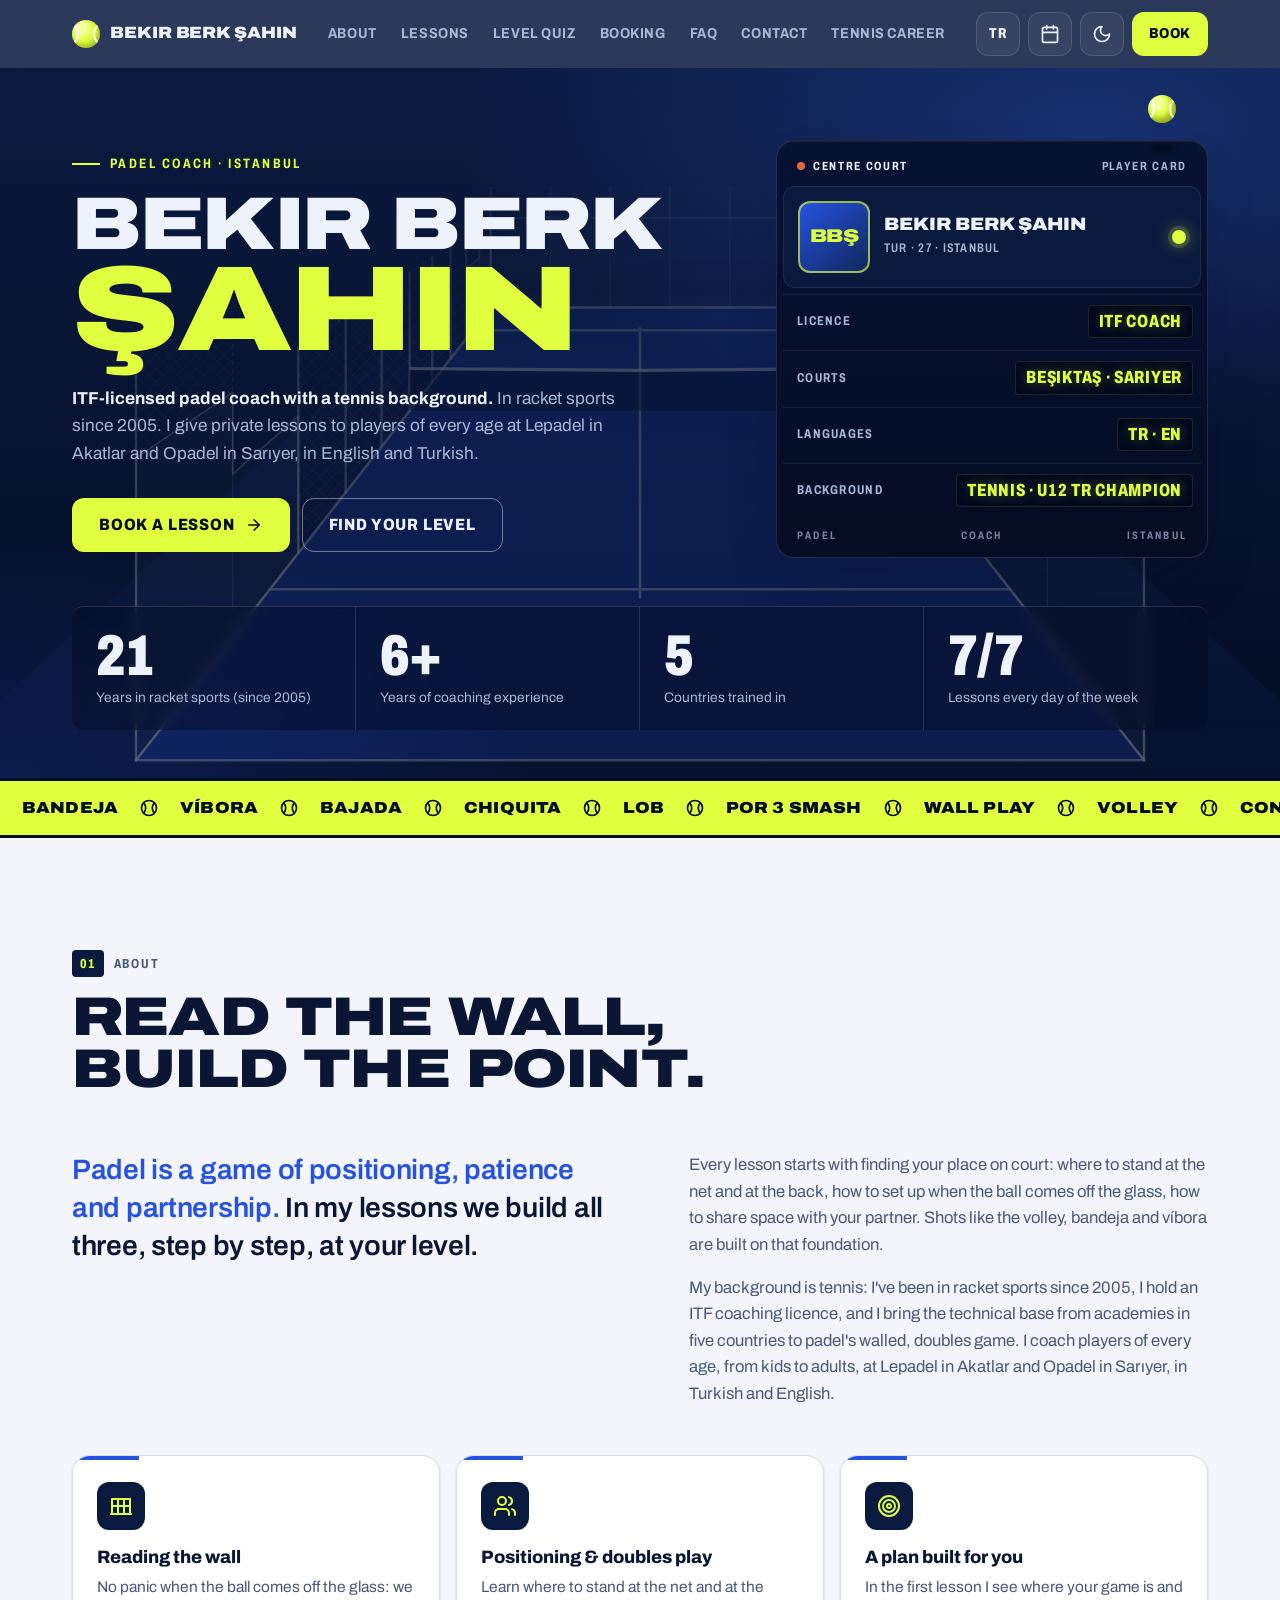
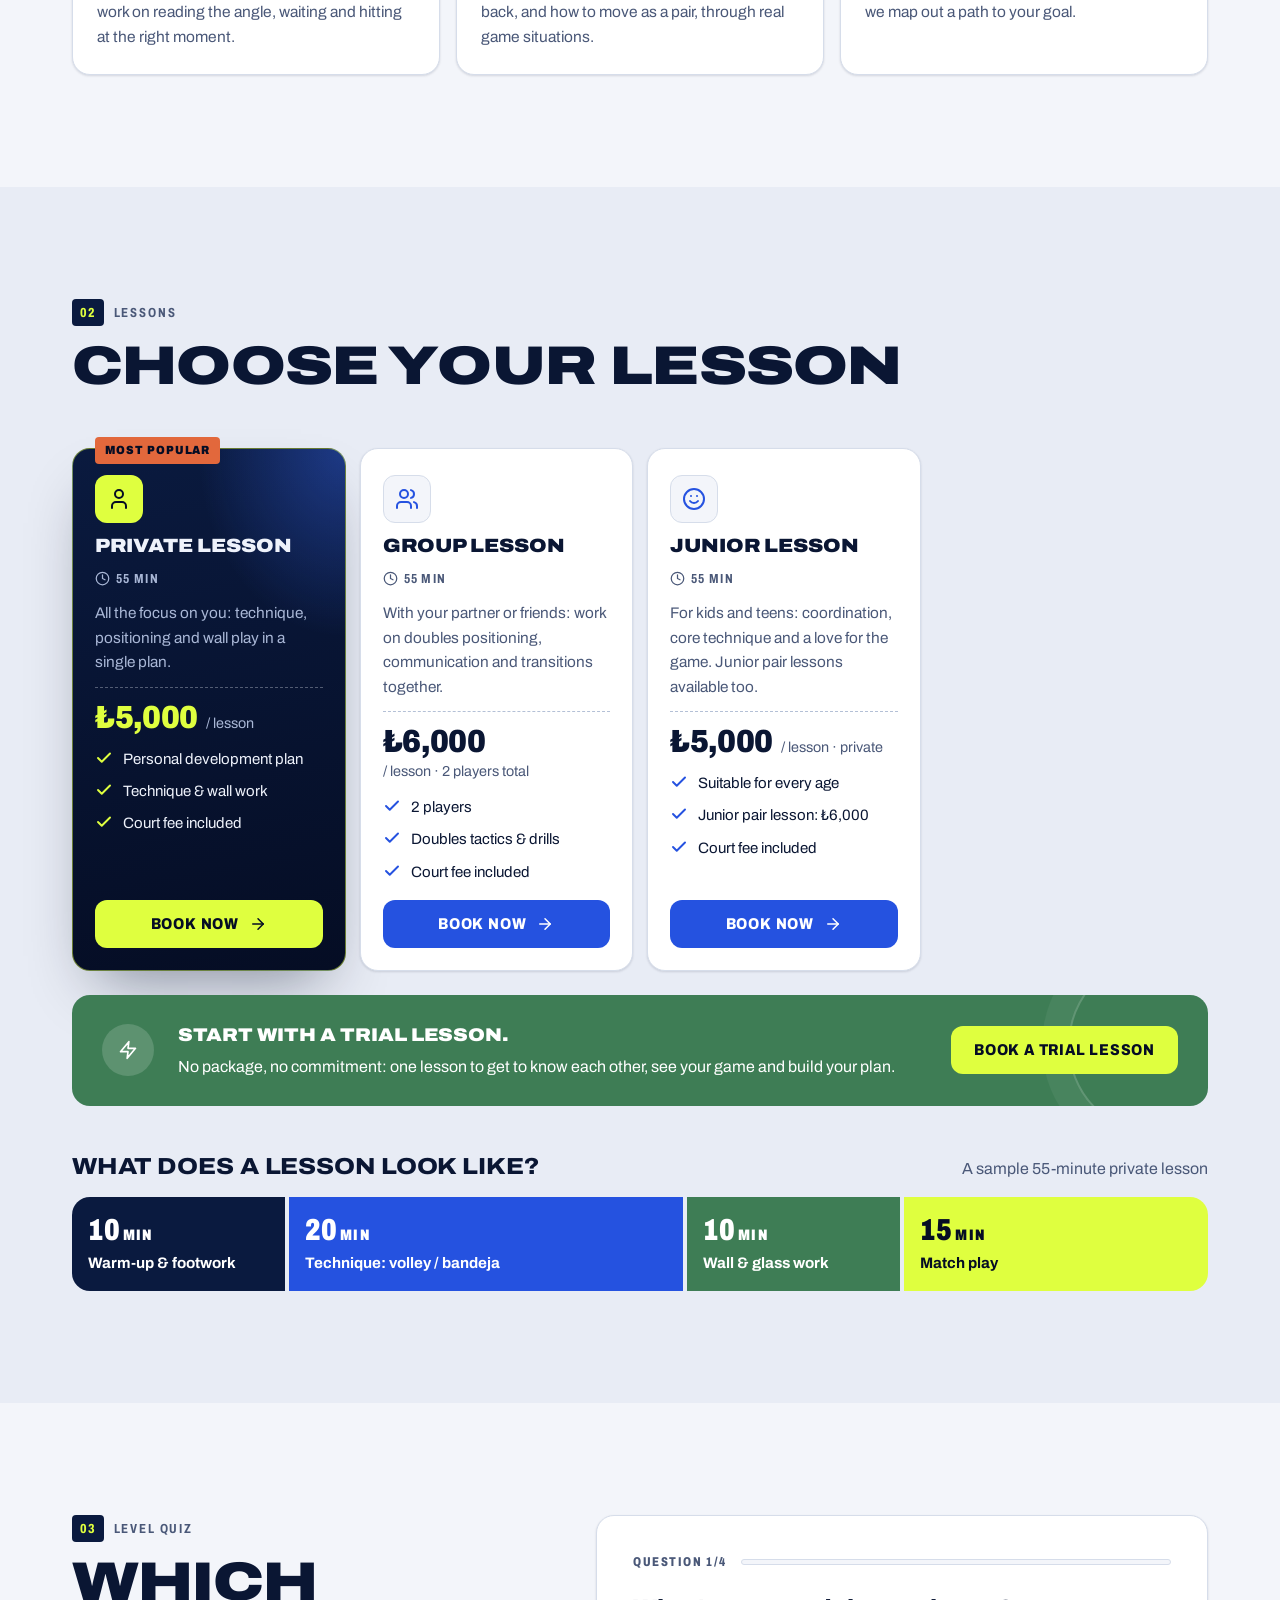
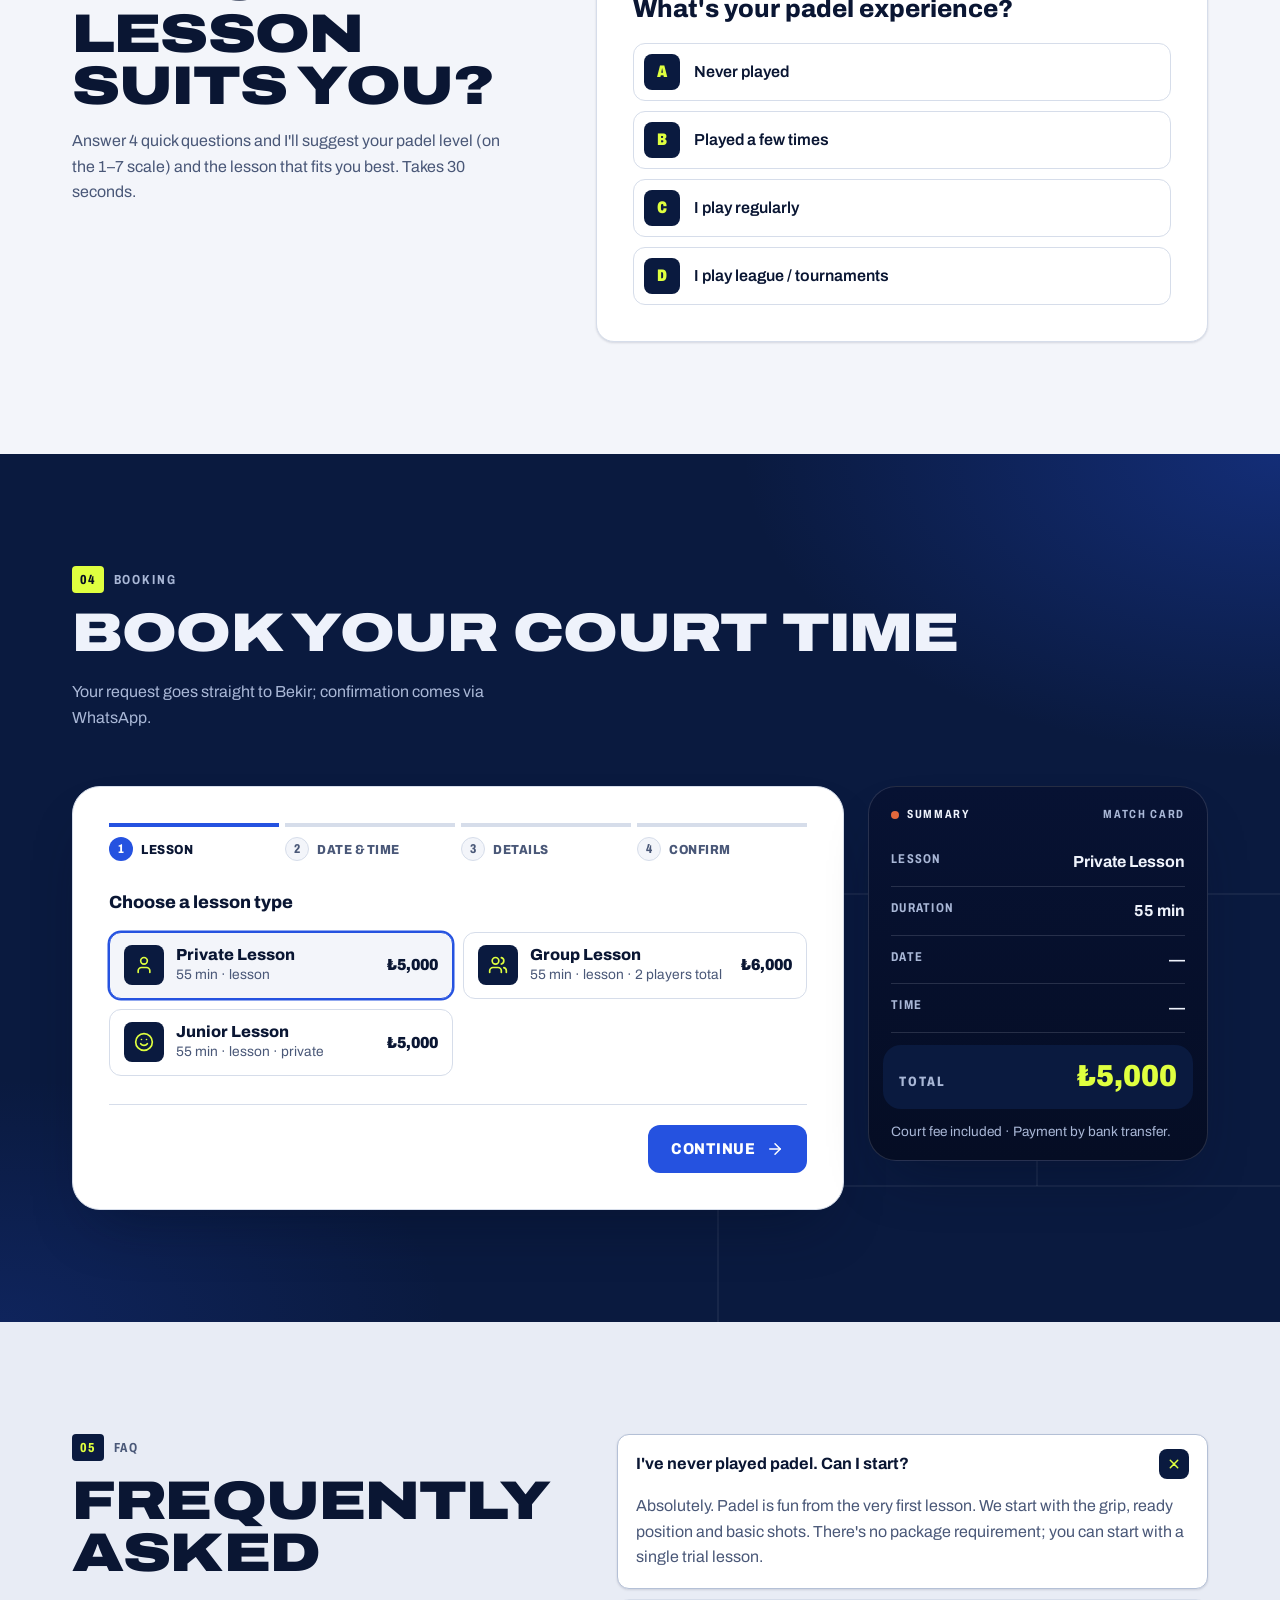
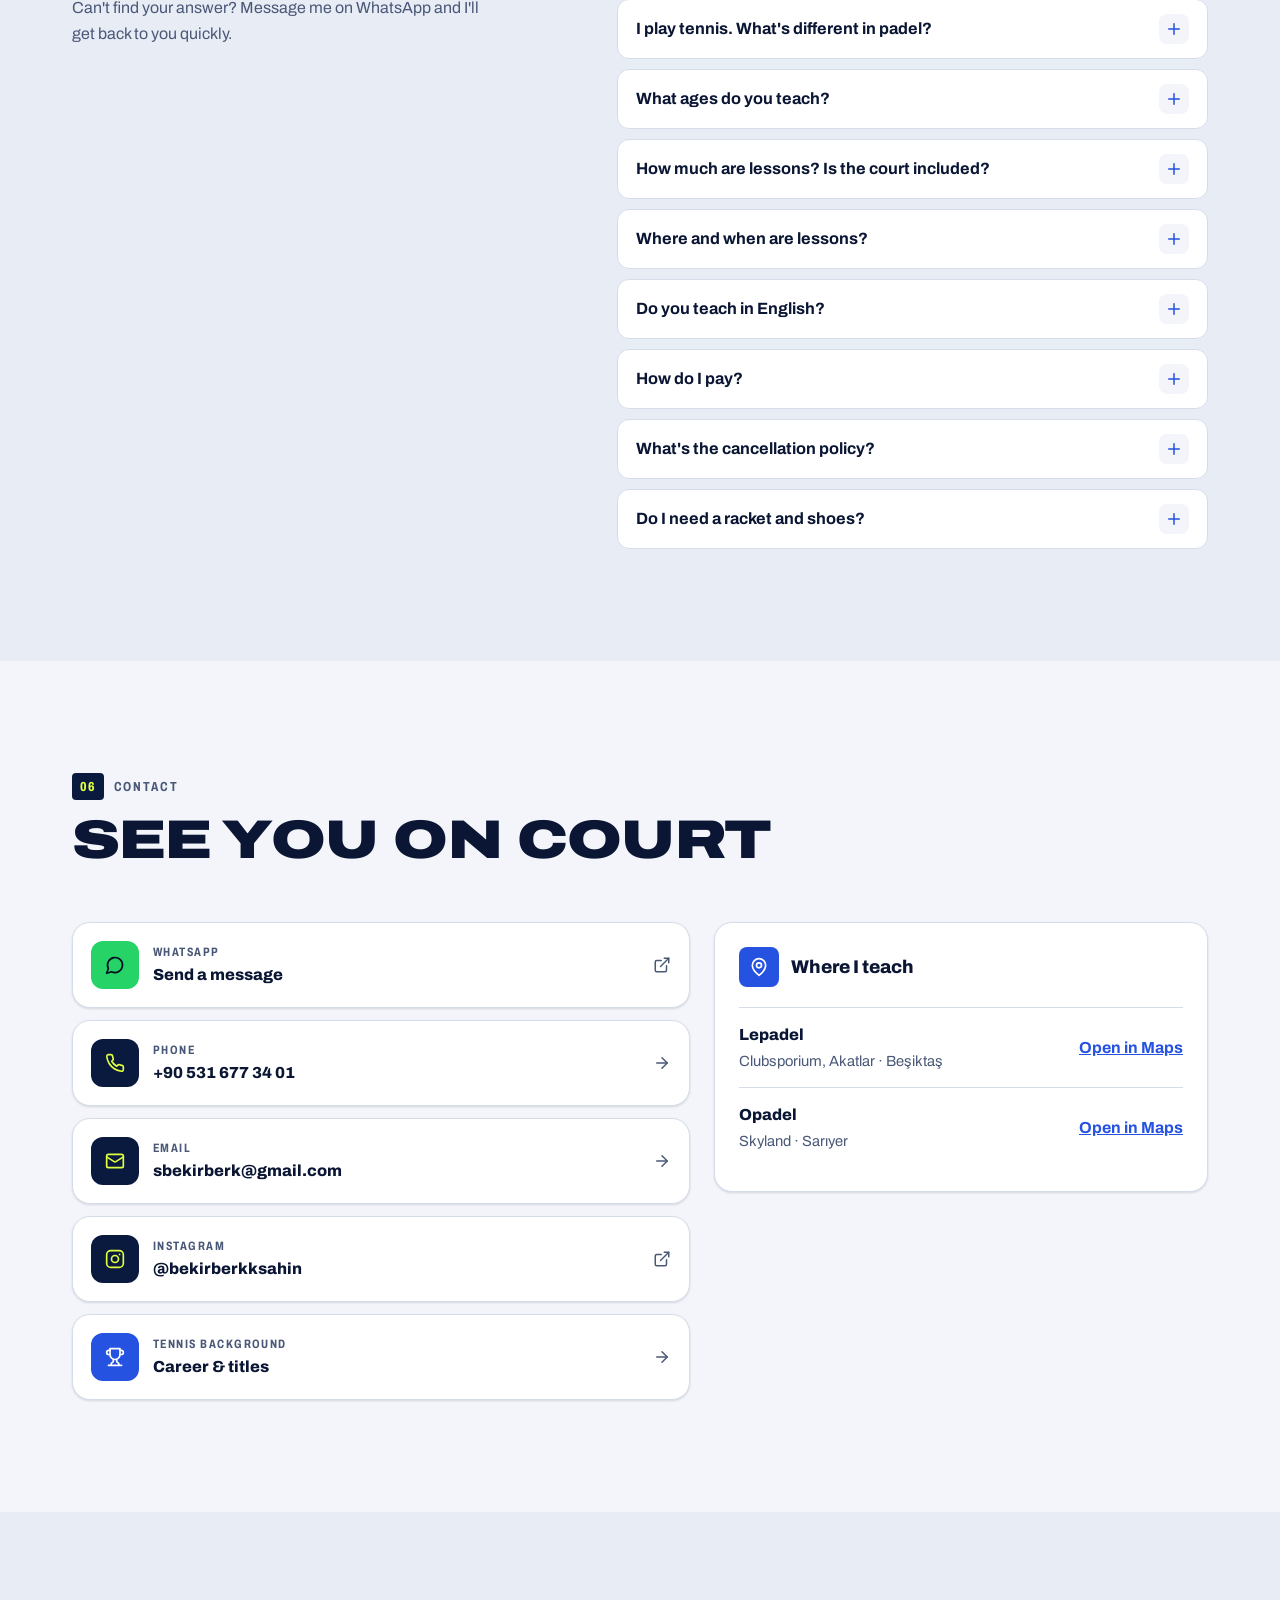
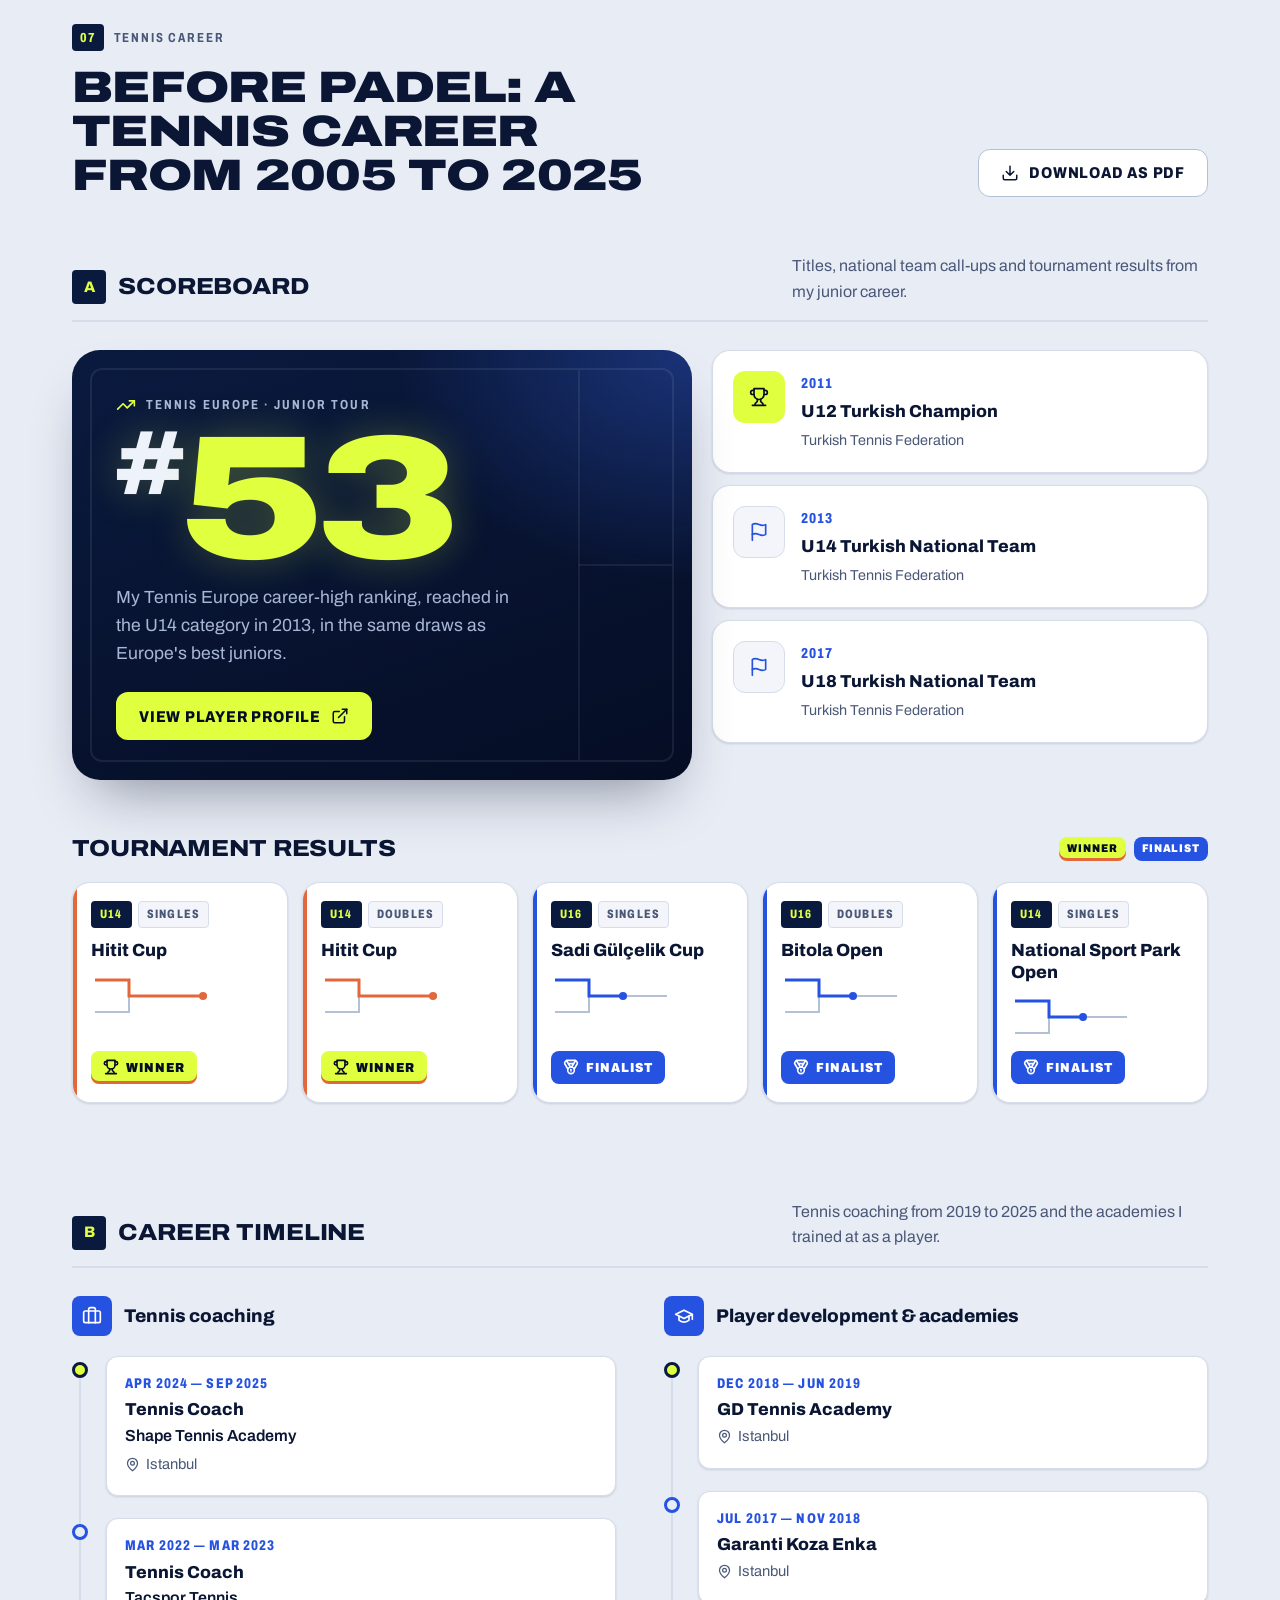
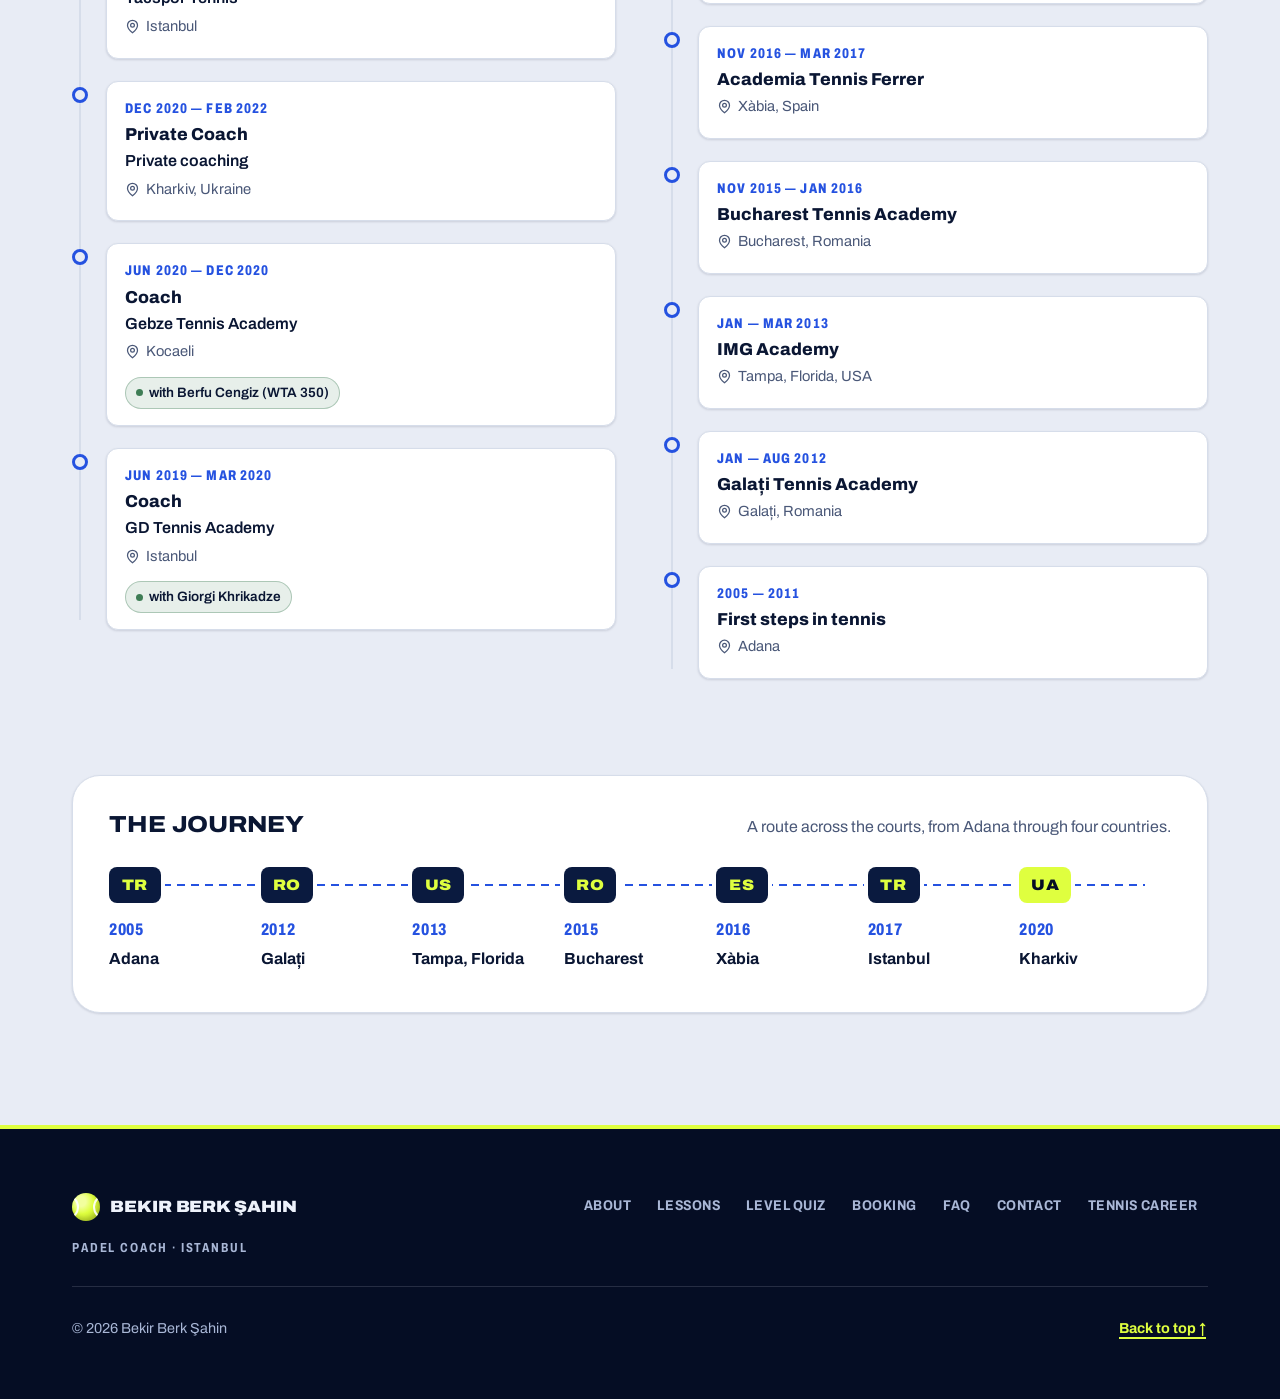
==== commit 0ac36f11: "Lepadel Akatlar/Beşiktaş, grup dersi 2 kişi toplam, saatler 08:00-23:00 Co-Authored-By: Claude Opus " ====
--- a/en/index.html
+++ b/en/index.html
@@ -4,7 +4,7 @@
   <meta charset="utf-8">
   <meta name="viewport" content="width=device-width, initial-scale=1">
   <title>Bekir Berk Şahin — Padel Coach Istanbul | Private Padel Lessons</title>
-  <meta name="description" content="Bekir Berk Şahin: ITF-licensed padel coach with a tennis background in Sarıyer, Istanbul. Private, group and junior padel lessons at Lepadel and Opadel, in English and Turkish. Court fee included, book online.">
+  <meta name="description" content="Bekir Berk Şahin: ITF-licensed padel coach with a tennis background in Istanbul. Private, group and junior padel lessons at Lepadel (Akatlar) and Opadel (Sarıyer), in English and Turkish. Court fee included, book online.">
   <link rel="canonical" href="https://mustafazeydtarim.github.io/en/">
   <link rel="alternate" hreflang="tr" href="https://mustafazeydtarim.github.io/">
   <link rel="alternate" hreflang="en" href="https://mustafazeydtarim.github.io/en/">
@@ -14,7 +14,7 @@
   <meta property="og:locale" content="en_GB">
   <meta property="og:site_name" content="Bekir Berk Şahin Padel">
   <meta property="og:title" content="Bekir Berk Şahin — Padel Coach · Istanbul">
-  <meta property="og:description" content="ITF-licensed padel coach with a tennis background. Private padel lessons for all ages in Sarıyer, Istanbul, in English and Turkish. Book online.">
+  <meta property="og:description" content="ITF-licensed padel coach with a tennis background. Private padel lessons for all ages in Istanbul, in English and Turkish. Book online.">
   <meta property="og:locale:alternate" content="tr_TR">
   <meta name="twitter:card" content="summary">
   <link rel="icon" href="data:image/svg+xml,%3Csvg xmlns='http://www.w3.org/2000/svg' viewBox='0 0 32 32'%3E%3Crect width='32' height='32' rx='7' fill='%230A1A3F'/%3E%3Ccircle cx='16' cy='16' r='10' fill='%23DFFF3F'/%3E%3Cpath d='M8.5 9.5c4 3.5 4 9.5 0 13M23.5 9.5c-4 3.5-4 9.5 0 13' fill='none' stroke='%230A1A3F' stroke-width='1.6'/%3E%3C/svg%3E">
@@ -33,10 +33,10 @@
     "@type": "Person",
     "name": "Bekir Berk Şahin",
     "jobTitle": "Padel Coach",
-    "description": "ITF-licensed padel coach with a tennis background in Sarıyer, Istanbul; former U14 and U18 Turkish national team tennis player.",
+    "description": "ITF-licensed padel coach with a tennis background in Istanbul; former U14 and U18 Turkish national team tennis player.",
     "telephone": "+905316773401",
     "email": "mailto:sbekirberk@gmail.com",
-    "address": { "@type": "PostalAddress", "addressLocality": "Sarıyer, İstanbul", "addressCountry": "TR" },
+    "address": { "@type": "PostalAddress", "addressLocality": "İstanbul", "addressCountry": "TR" },
     "knowsLanguage": ["tr", "en"],
     "hasCredential": { "@type": "EducationalOccupationalCredential", "name": "ITF coaching licence" },
     "sameAs": ["https://instagram.com/bekirberkksahin", "https://te.tournamentsoftware.com/player-profile/A61FD868-8997-4549-AC13-B87F3E2C1921"],
@@ -151,7 +151,7 @@
           </h1>
           <p class="hero__lead">
             <strong>ITF-licensed padel coach with a tennis background.</strong>
-            In racket sports since 2005. I give private lessons to players of every age at Lepadel and Opadel in Sarıyer, in English and Turkish.
+            In racket sports since 2005. I give private lessons to players of every age at Lepadel in Akatlar and Opadel in Sarıyer, in English and Turkish.
           </p>
           <div class="hero__ctas">
             <a href="#rezervasyon" class="btn btn--primary btn--lg">Book a lesson <svg class="i" aria-hidden="true"><use href="#i-arrow"/></svg></a>
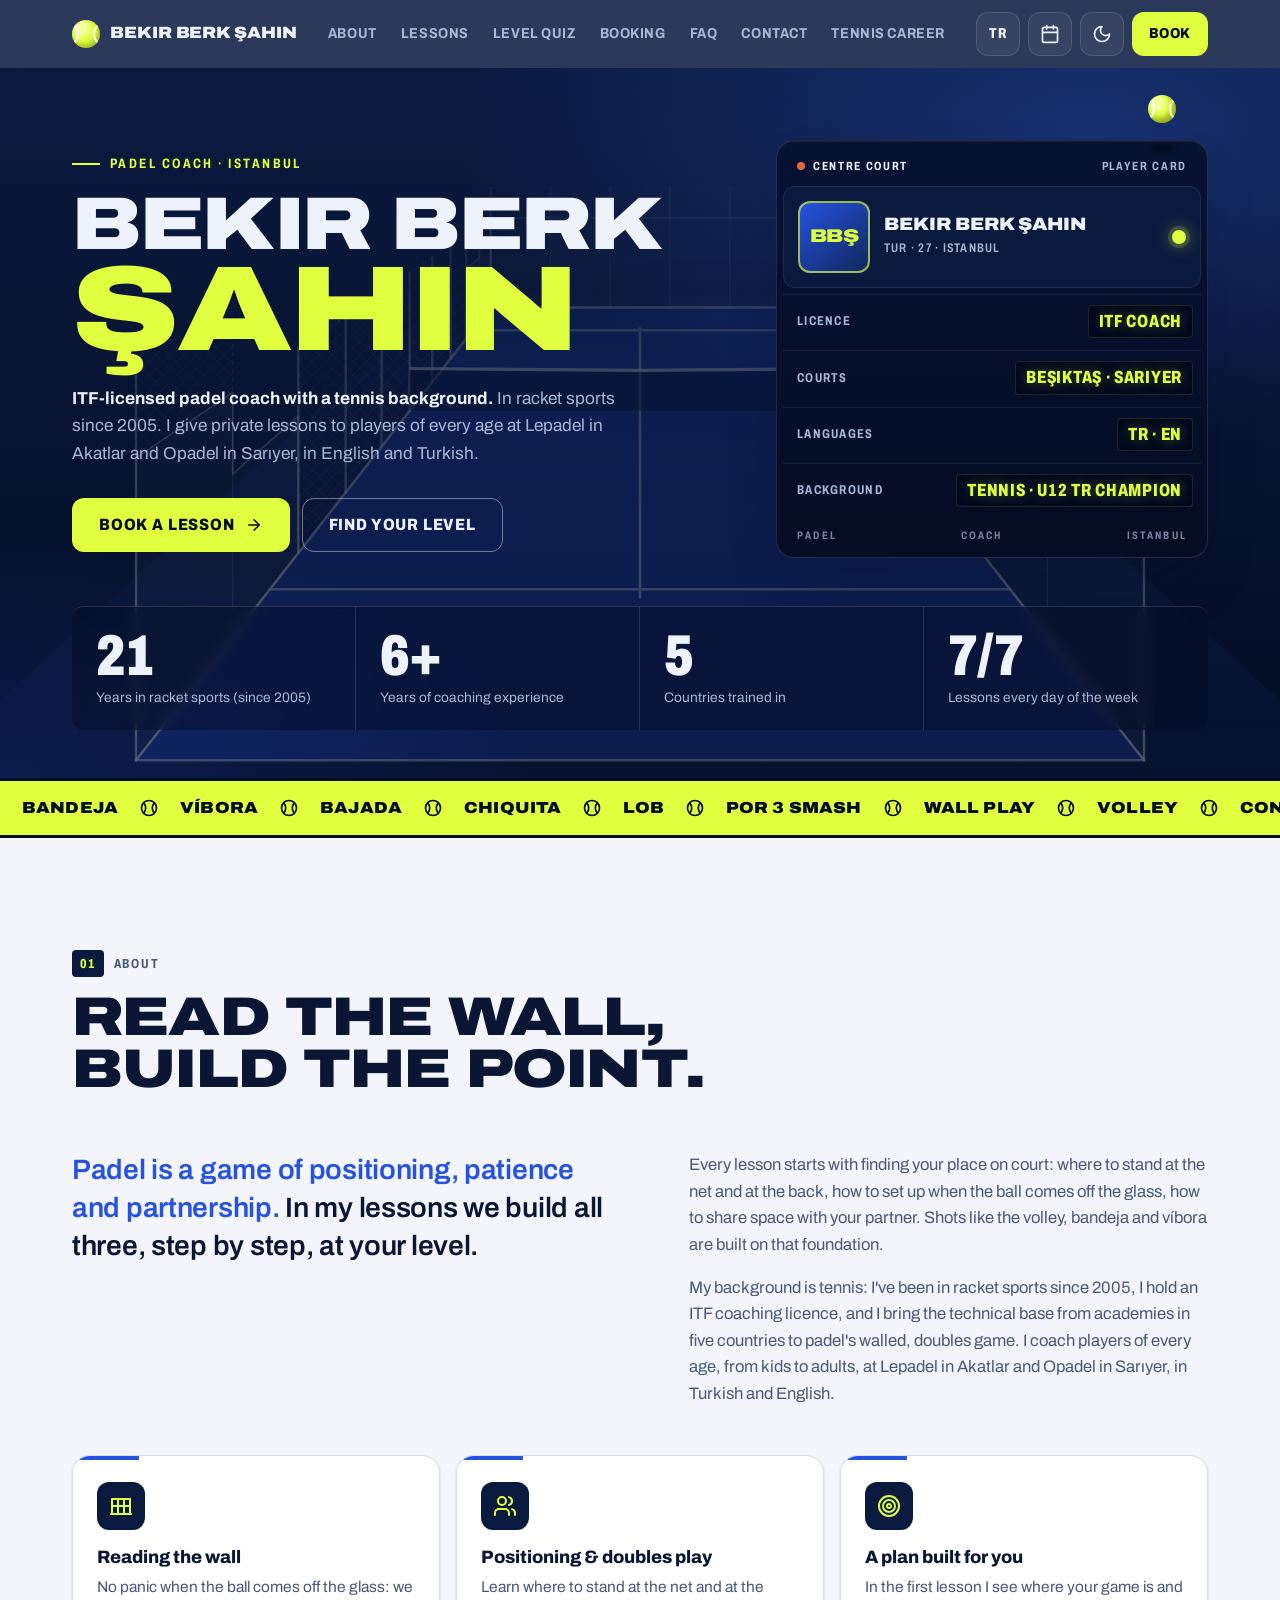
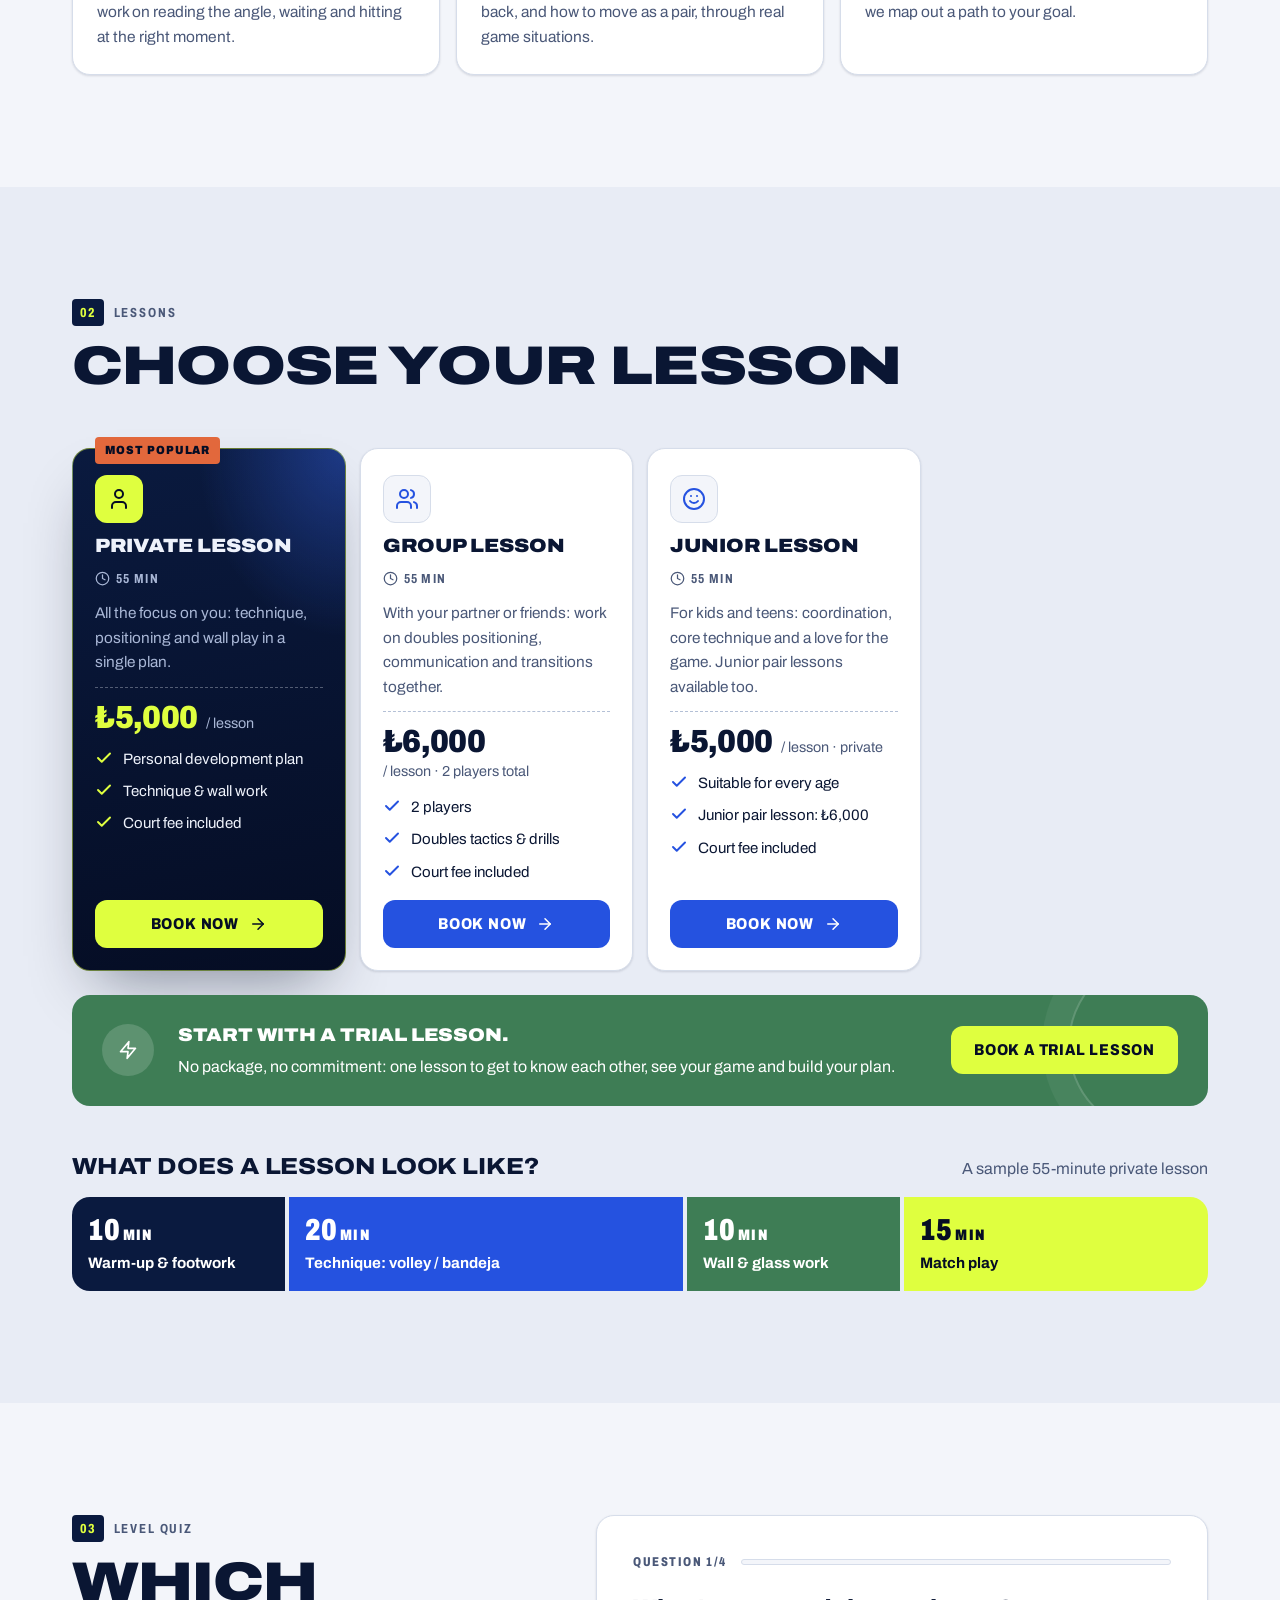
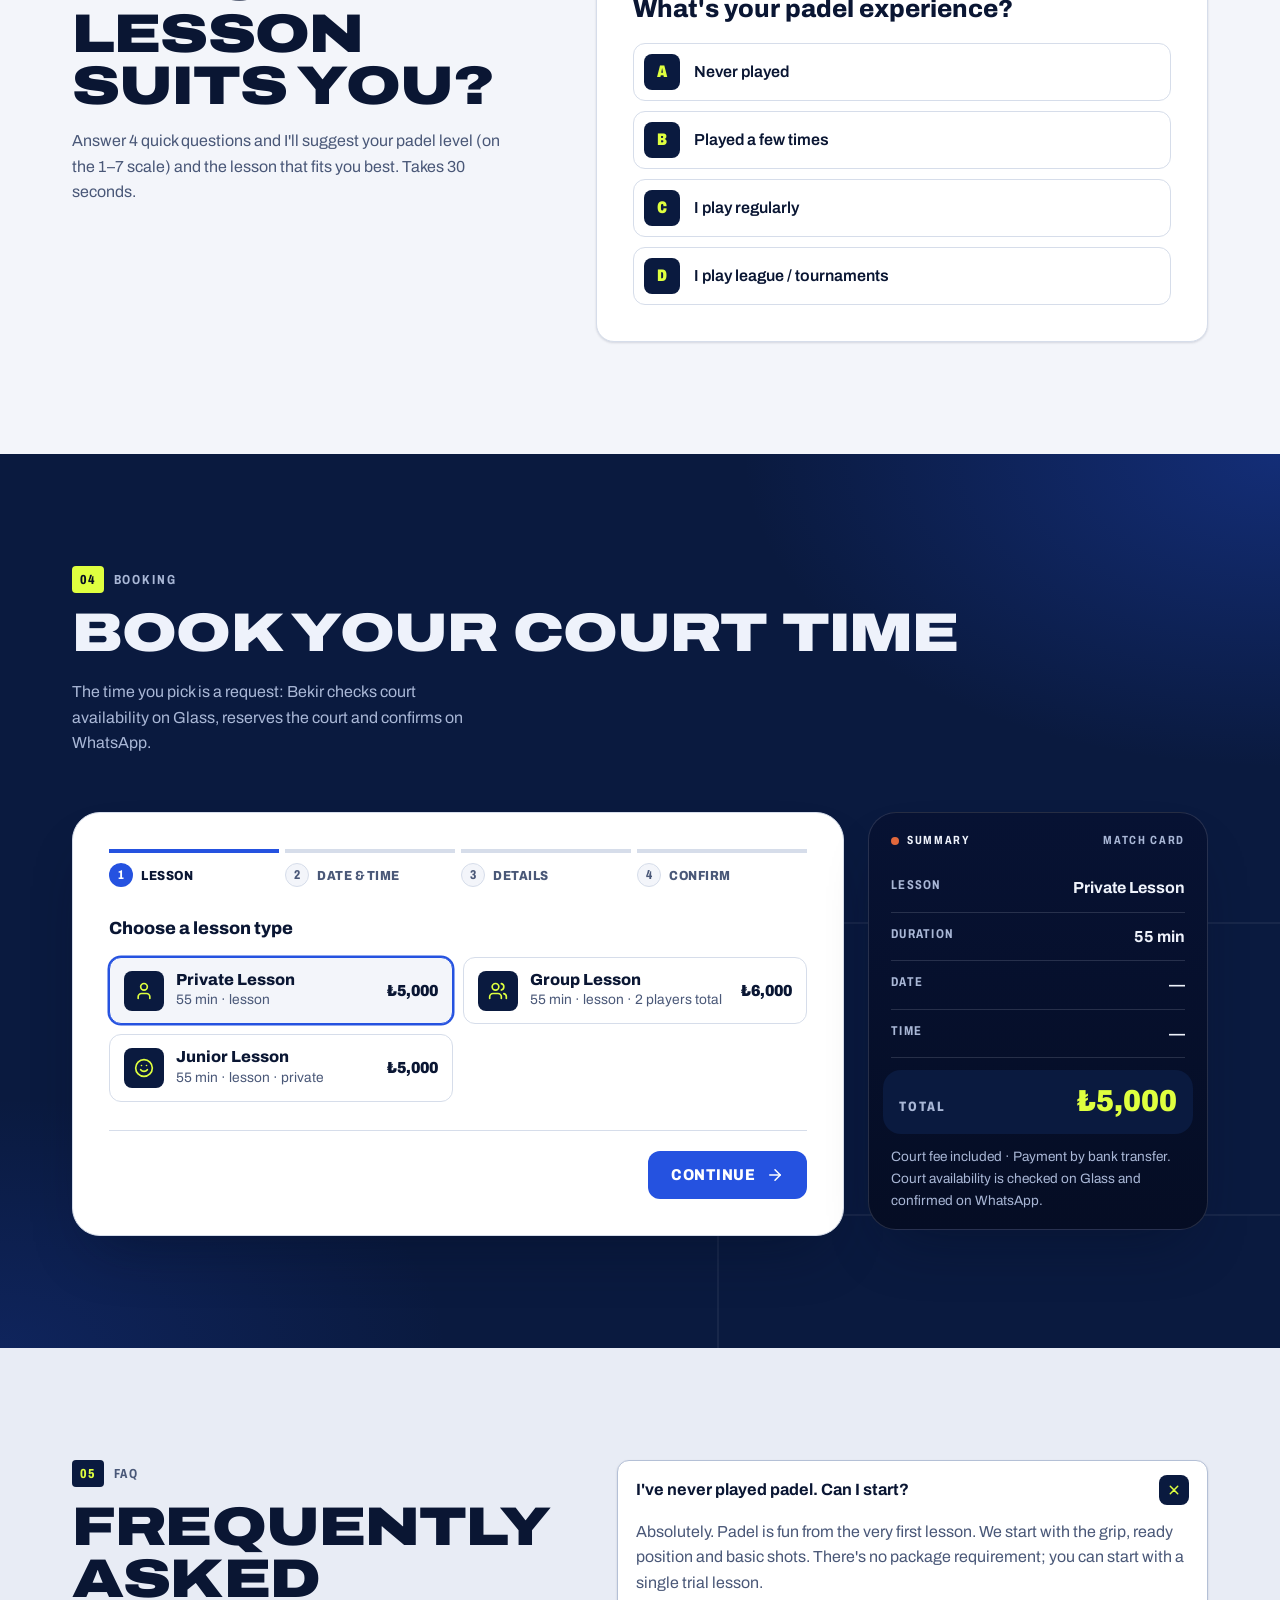
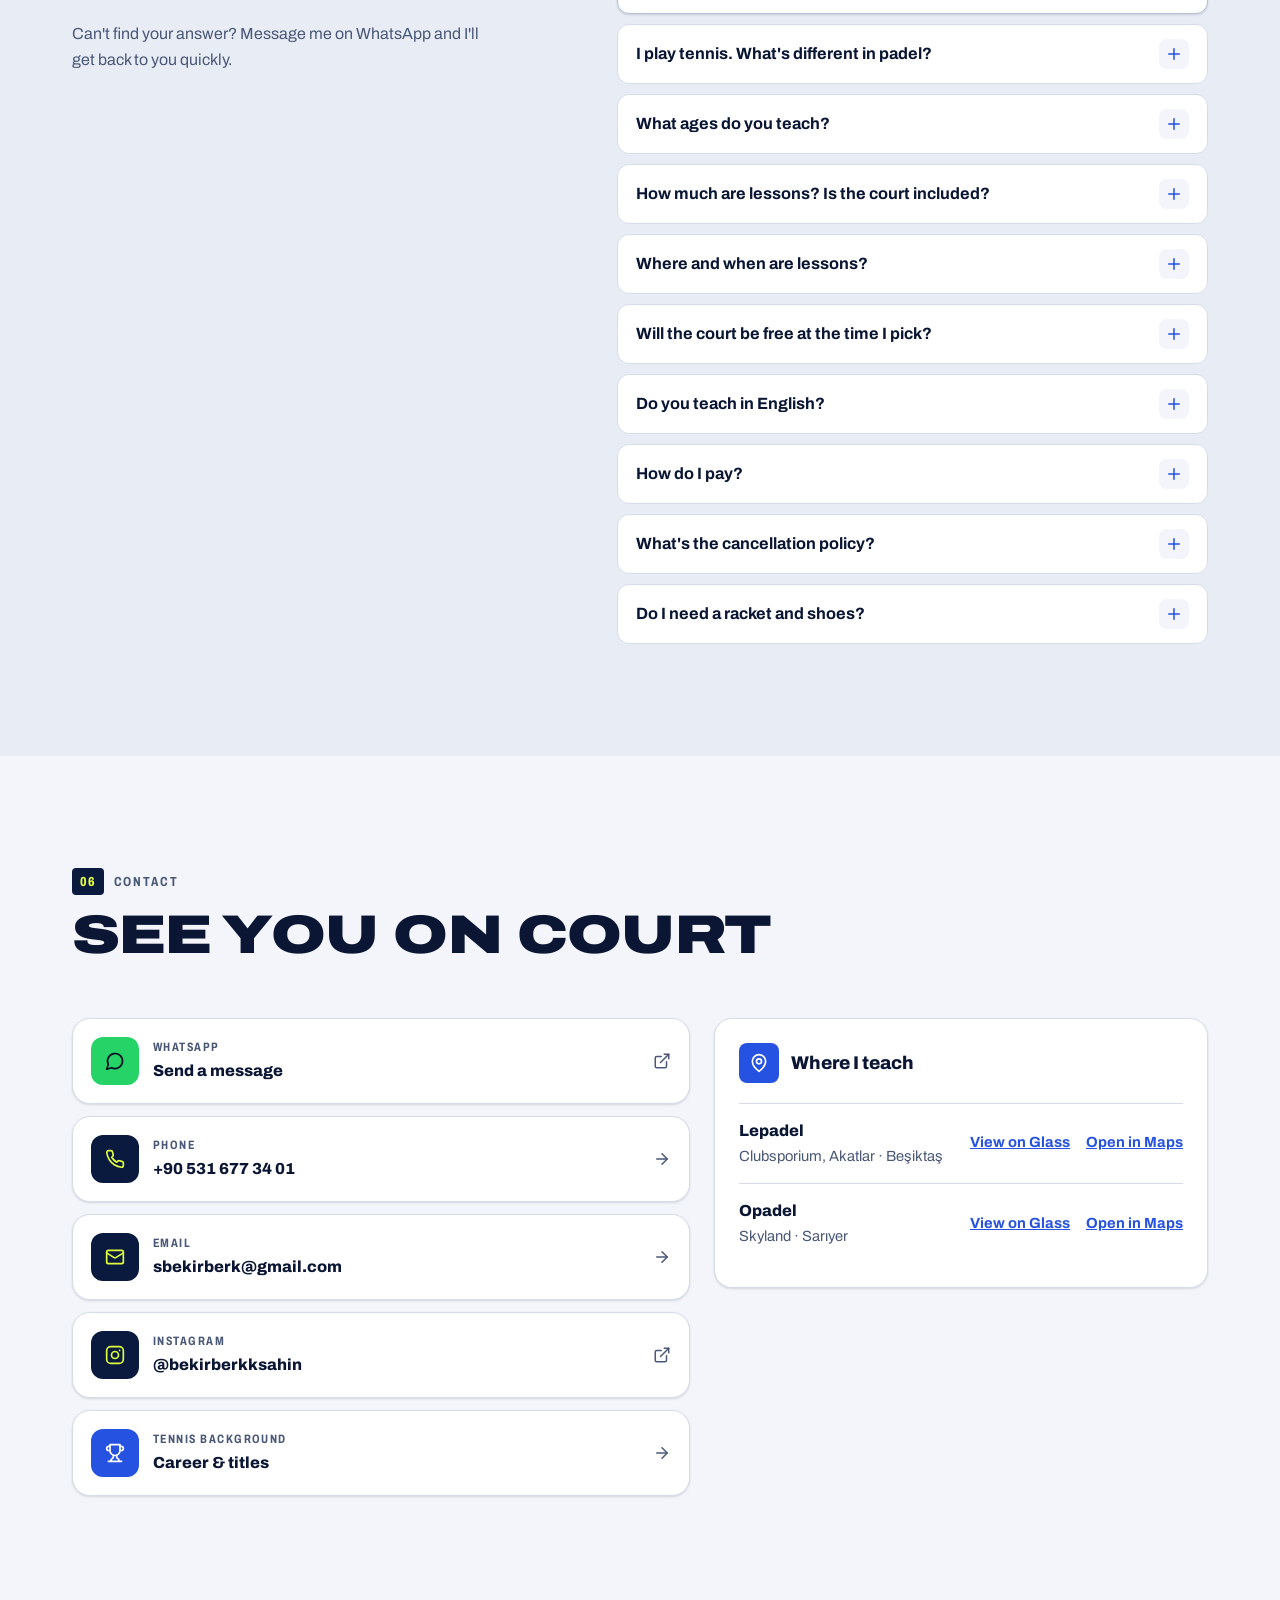
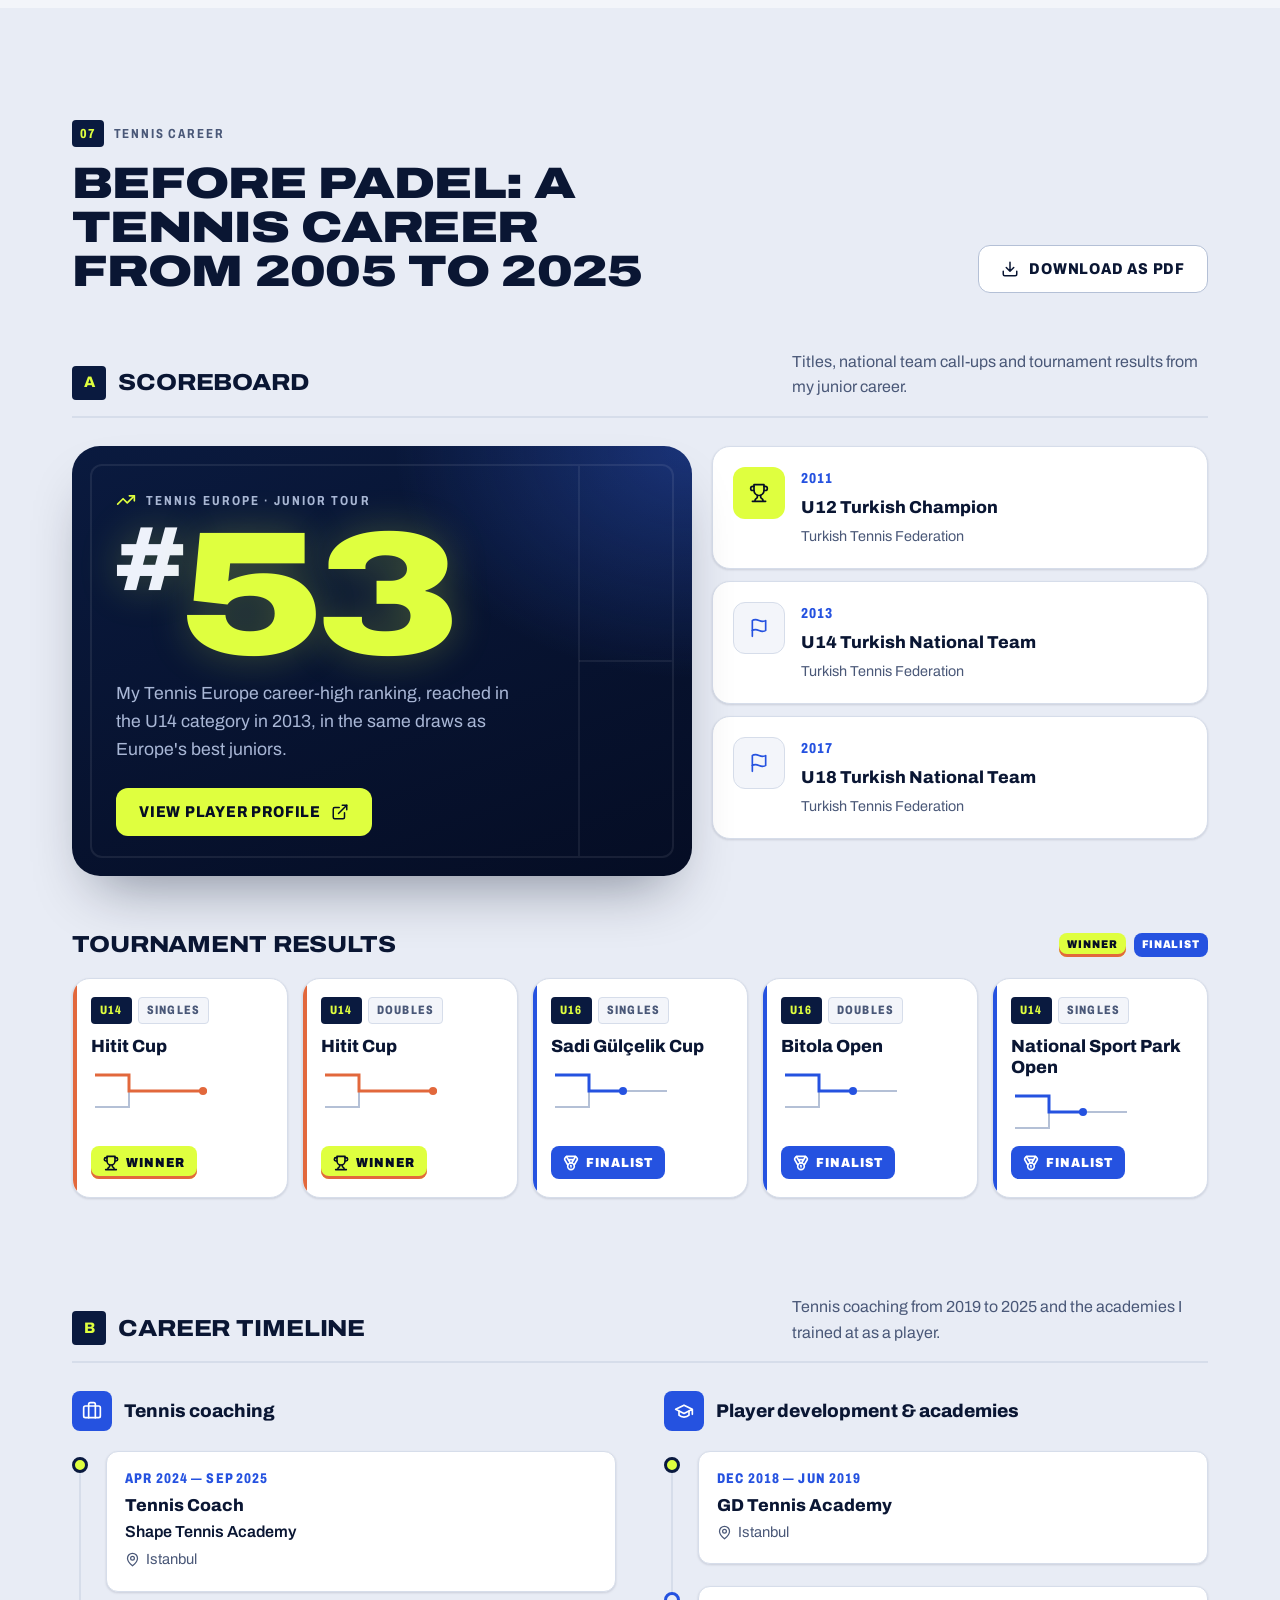
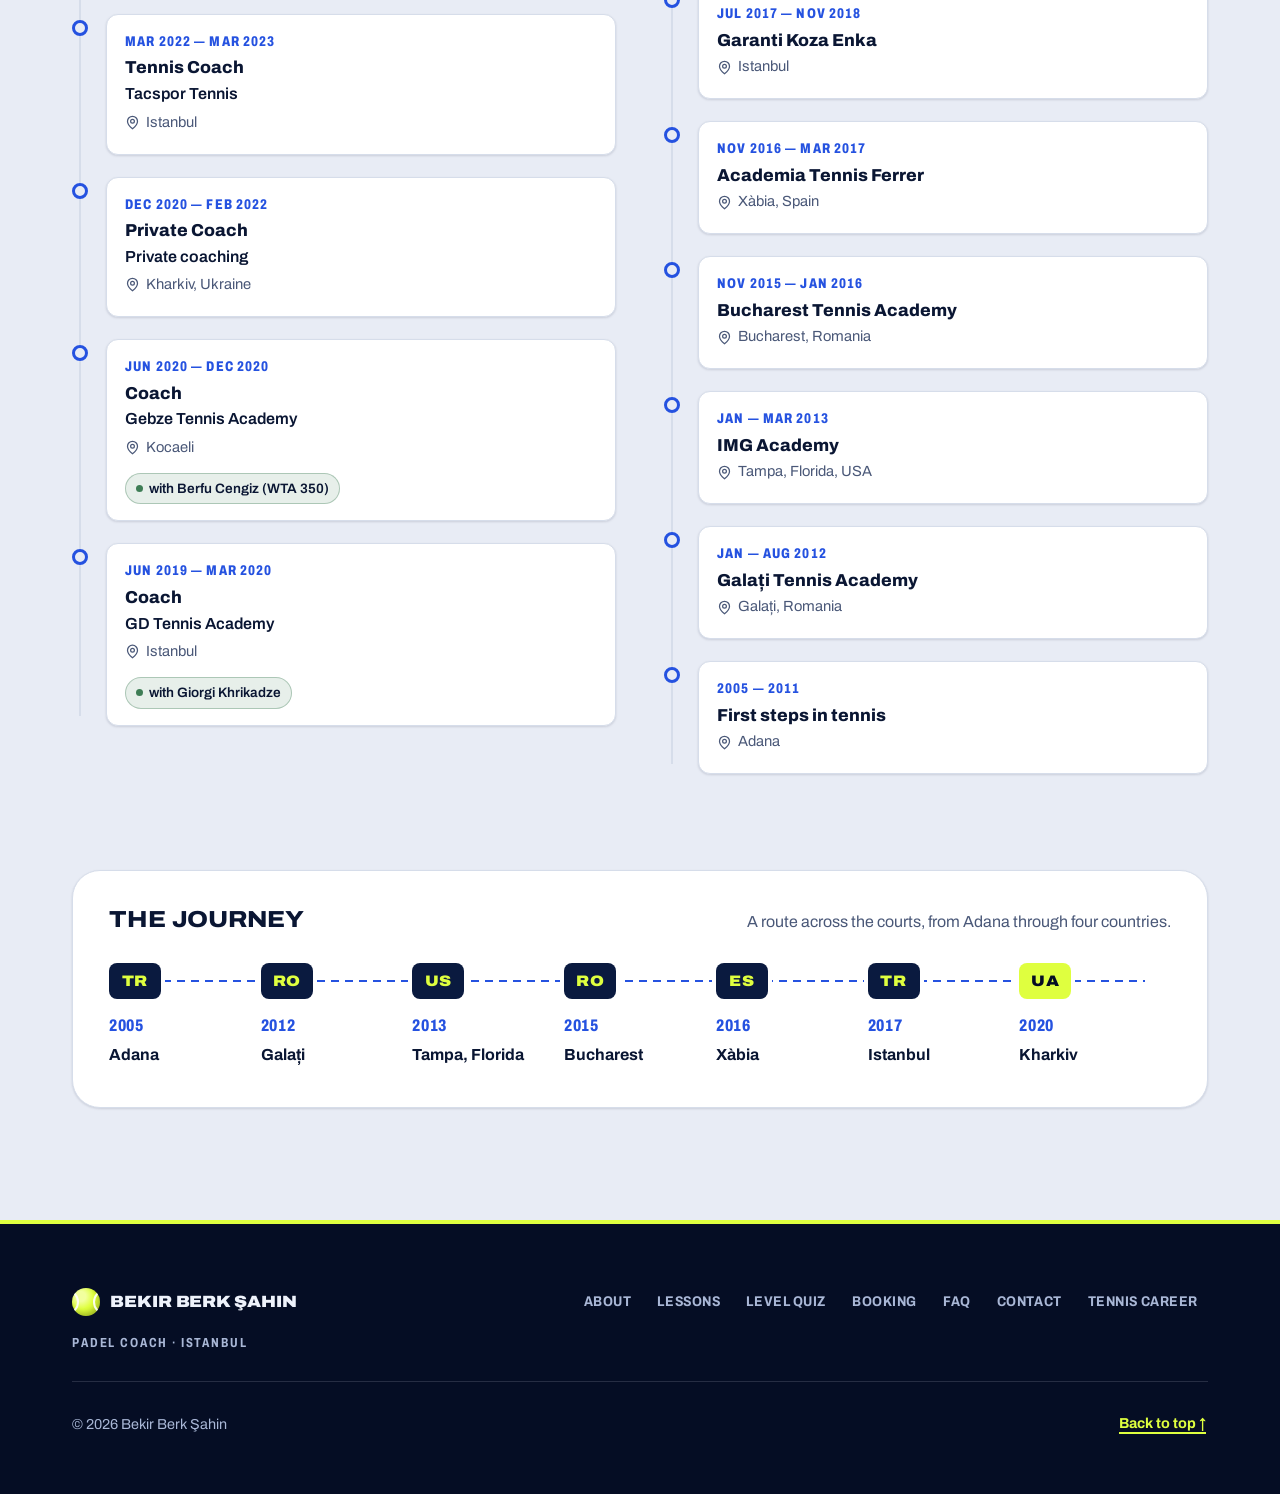
==== commit ae380d5b: "Rezervasyon = talep: kort müsaitliği Glass'tan kontrol edilip onaylanır - Kulüplere Glass sayfası li" ====
--- a/en/index.html
+++ b/en/index.html
@@ -257,7 +257,7 @@
             <p class="eyebrow"><b>06</b> Booking</p>
             <h2 id="book-h" class="h2">Book your court time</h2>
           </div>
-          <p class="section__aside">Your request goes straight to Bekir; confirmation comes via WhatsApp.</p>
+          <p class="section__aside">The time you pick is a request: Bekir checks court availability on Glass, reserves the court and confirms on WhatsApp.</p>
         </div>
 
         <div class="booking reveal">
@@ -295,7 +295,8 @@
               </div>
               <p class="step__title mt">Pick a time</p>
               <div class="slots" id="slots" role="radiogroup" aria-label="Time"></div>
-              <p class="legend"><span class="dot dot--free"></span> Available <span class="dot dot--taken"></span> Taken / past</p>
+              <p class="legend"><span class="dot dot--free"></span> Can be requested <span class="dot dot--taken"></span> Closed / past</p>
+              <p class="booking-note"><svg class="i" aria-hidden="true"><use href="#i-clock"/></svg> Courts are booked through Glass. If the court is taken at your time, Bekir will suggest the nearest free slot.</p>
               <div class="step__nav">
                 <button class="btn btn--ghost" type="button" data-prev><svg class="i" aria-hidden="true"><use href="#i-left"/></svg> Back</button>
                 <button class="btn btn--primary" type="button" data-next>Continue <svg class="i" aria-hidden="true"><use href="#i-arrow"/></svg></button>
@@ -350,7 +351,7 @@
               </div>
               <div class="step__nav">
                 <button class="btn btn--ghost" type="button" data-prev><svg class="i" aria-hidden="true"><use href="#i-left"/></svg> Back</button>
-                <button class="btn btn--primary" type="submit" id="submitBtn"><span>Complete booking</span></button>
+                <button class="btn btn--primary" type="submit" id="submitBtn"><span>Send lesson request</span></button>
               </div>
             </form>
 
@@ -359,7 +360,7 @@
               <div class="done__check" aria-hidden="true"><svg class="i"><use href="#i-check"/></svg></div>
               <h3 class="h3">Request received!</h3>
               <p class="muted">Your booking code: <strong class="code" id="doneCode"></strong></p>
-              <p class="muted">Last step: send your request on WhatsApp and Bekir will confirm within a few hours.</p>
+              <p class="muted">Last step: send your request on WhatsApp. Bekir checks and reserves the court on Glass and confirms within a few hours.</p>
               <div class="done__actions">
                 <a class="btn btn--wa" id="waLink" href="#" target="_blank" rel="noopener"><svg class="i" aria-hidden="true"><use href="#i-chat"/></svg> Send via WhatsApp</a>
                 <button class="btn btn--ghost" type="button" id="icsBtn"><svg class="i" aria-hidden="true"><use href="#i-calplus"/></svg> Add to calendar</button>
--- a/css/style.css
+++ b/css/style.css
@@ -817,6 +817,8 @@
 .slot[aria-checked="true"] { background: var(--primary); border-color: var(--primary); color: var(--on-primary); }
 .slots__empty { color: var(--muted); grid-column: 1 / -1; padding: 16px; border: 1.5px dashed var(--line-strong); border-radius: var(--r-md); text-align: center; }
 .legend { display: flex; align-items: center; gap: 8px; flex-wrap: wrap; margin-top: 14px; color: var(--muted); font-size: .86rem; }
+.booking-note { display: flex; gap: 8px; align-items: flex-start; margin: 10px 0 0; padding: 10px 12px; border-radius: var(--r-sm, 8px); background: var(--surface-2); color: var(--muted); font-size: .86rem; line-height: 1.45; }
+.booking-note .i { flex: none; width: 16px; height: 16px; margin-top: 2px; }
 .dot { width: 12px; height: 12px; border-radius: 3px; display: inline-block; border: 1.5px solid var(--line-strong); }
 .dot--free { background: var(--surface); }
 .dot--taken { background: repeating-linear-gradient(135deg, var(--line-strong) 0 2px, transparent 2px 4px); margin-left: 8px; }
@@ -916,6 +918,7 @@
 .locations li strong { display: block; font-weight: 800; }
 .locations li span { color: var(--muted); font-size: .92rem; }
 .locations li a { color: var(--accent); font-weight: 700; white-space: nowrap; min-height: 44px; display: inline-flex; align-items: center; }
+.locations__links { display: flex; flex-wrap: wrap; justify-content: flex-end; column-gap: 16px; }
 
 /* ---------------- Footer ---------------- */
 .footer { background: var(--navy-950); padding: 56px 0 120px; border-top: 4px solid var(--ball); }
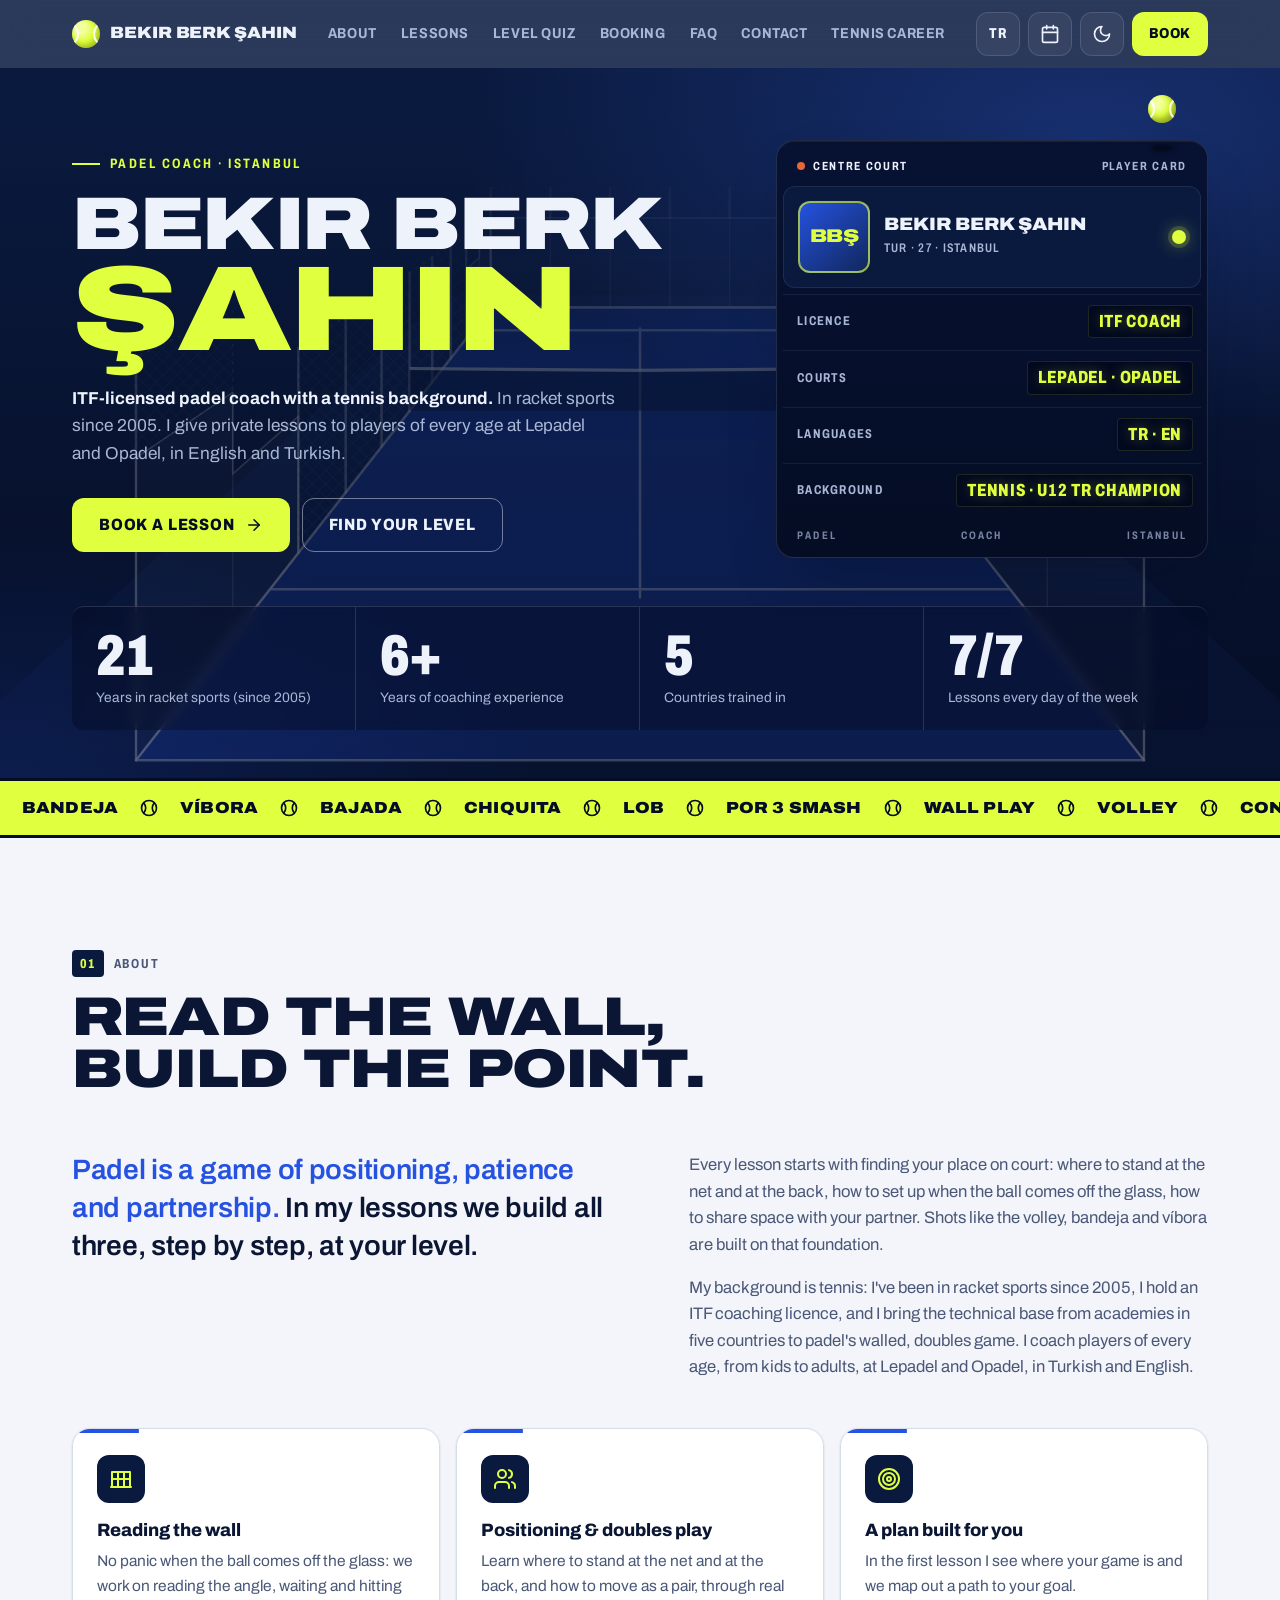
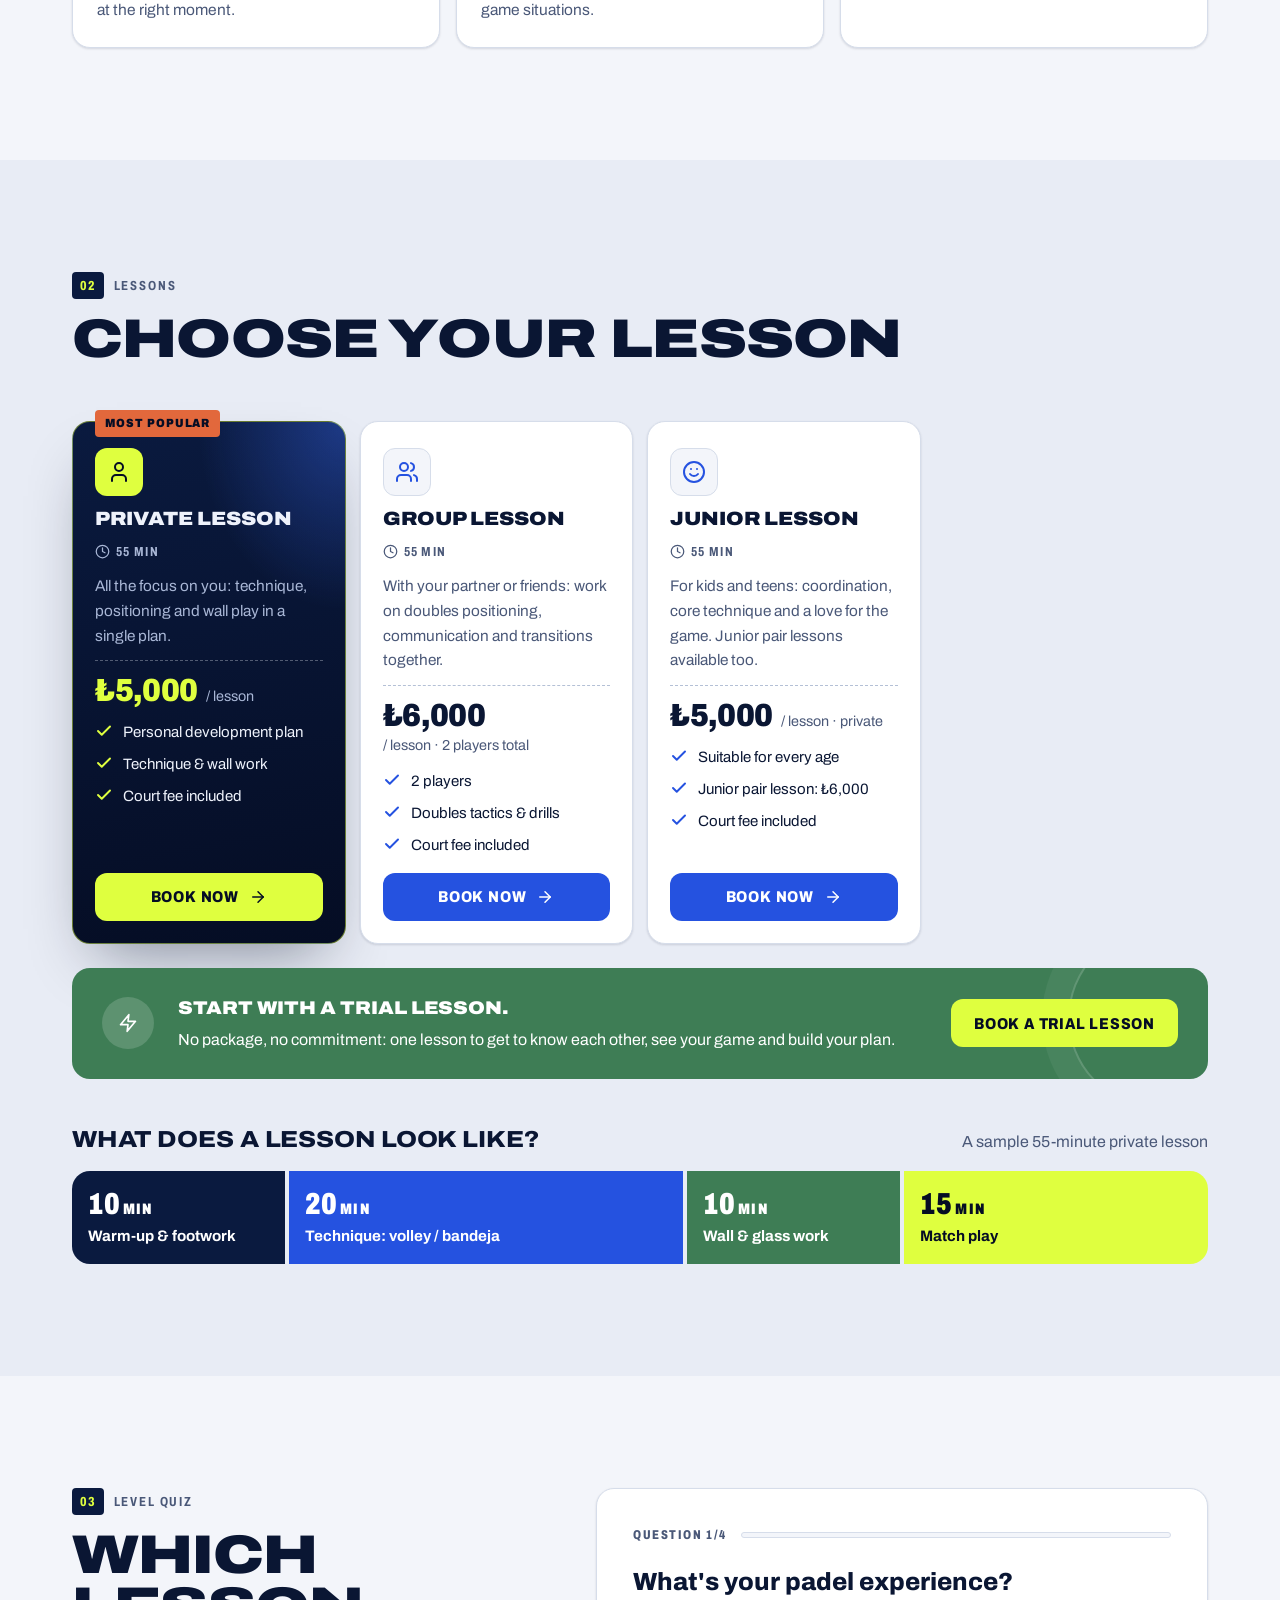
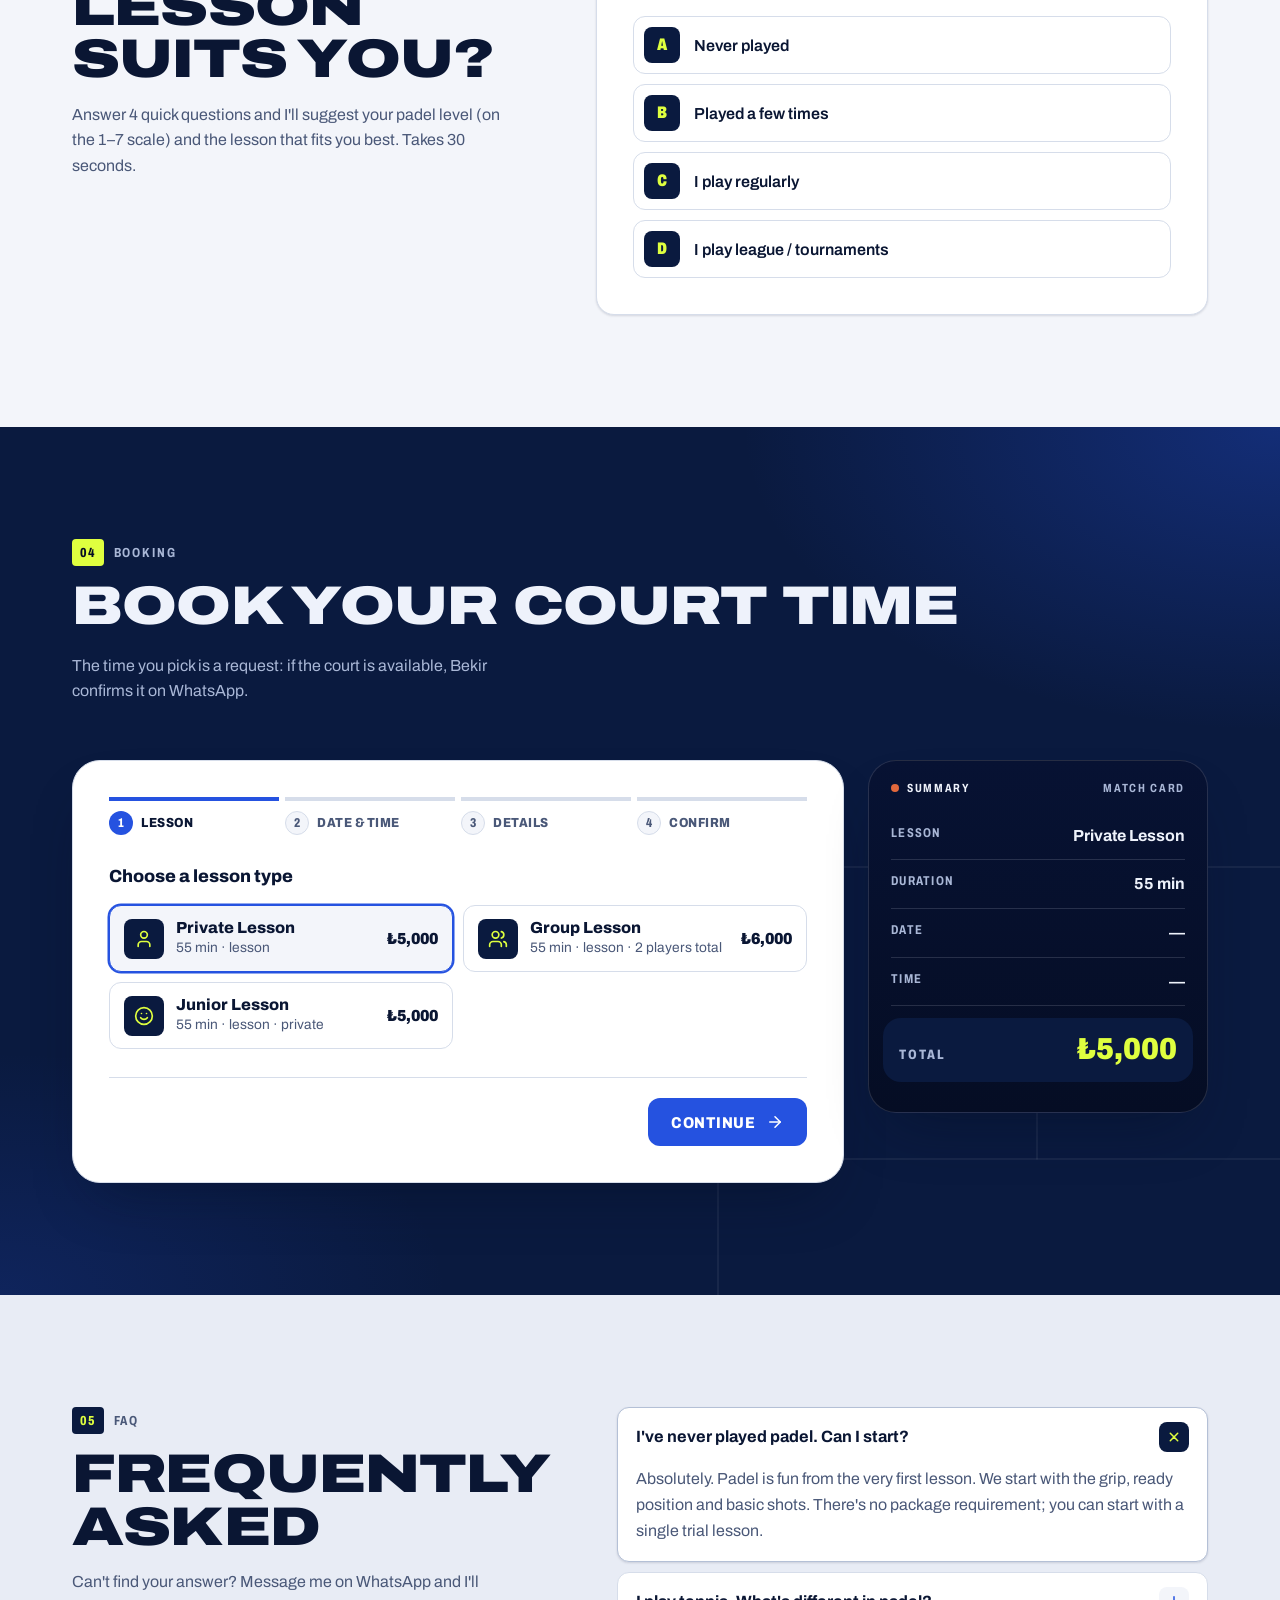
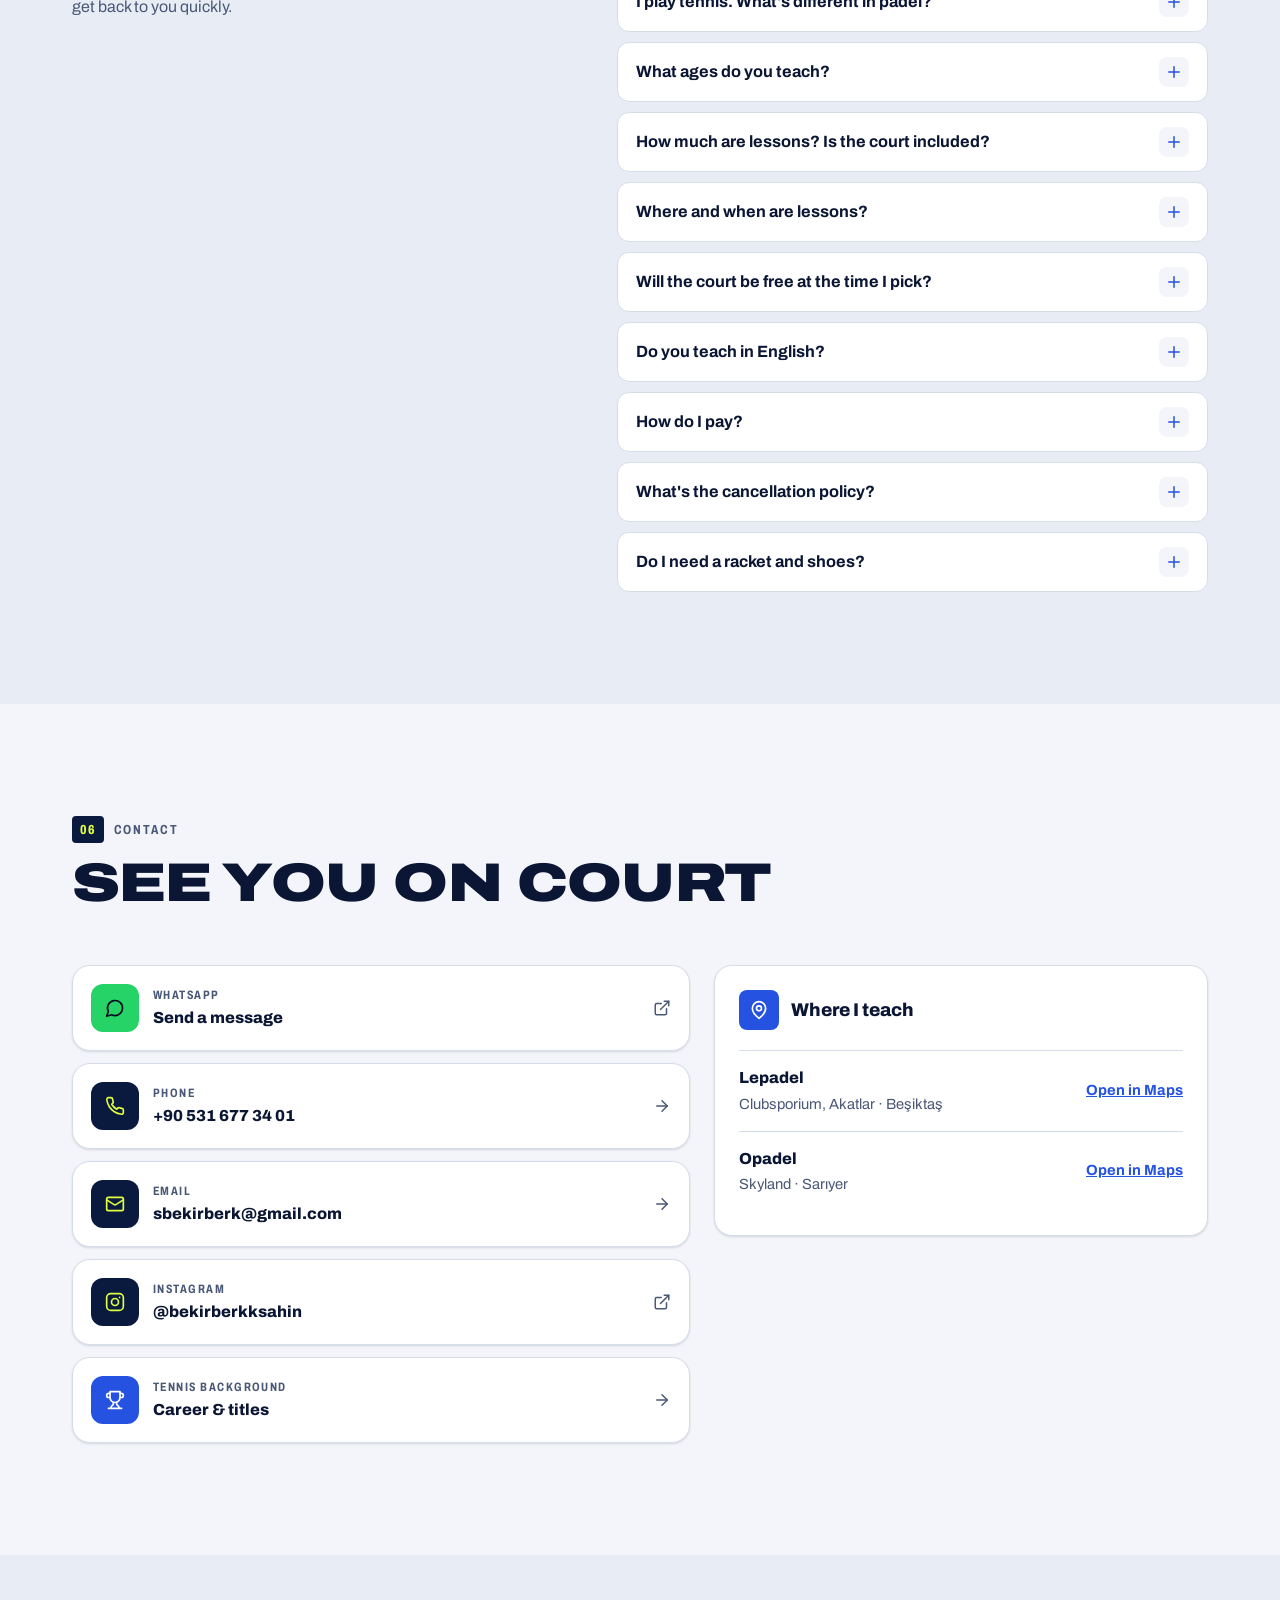
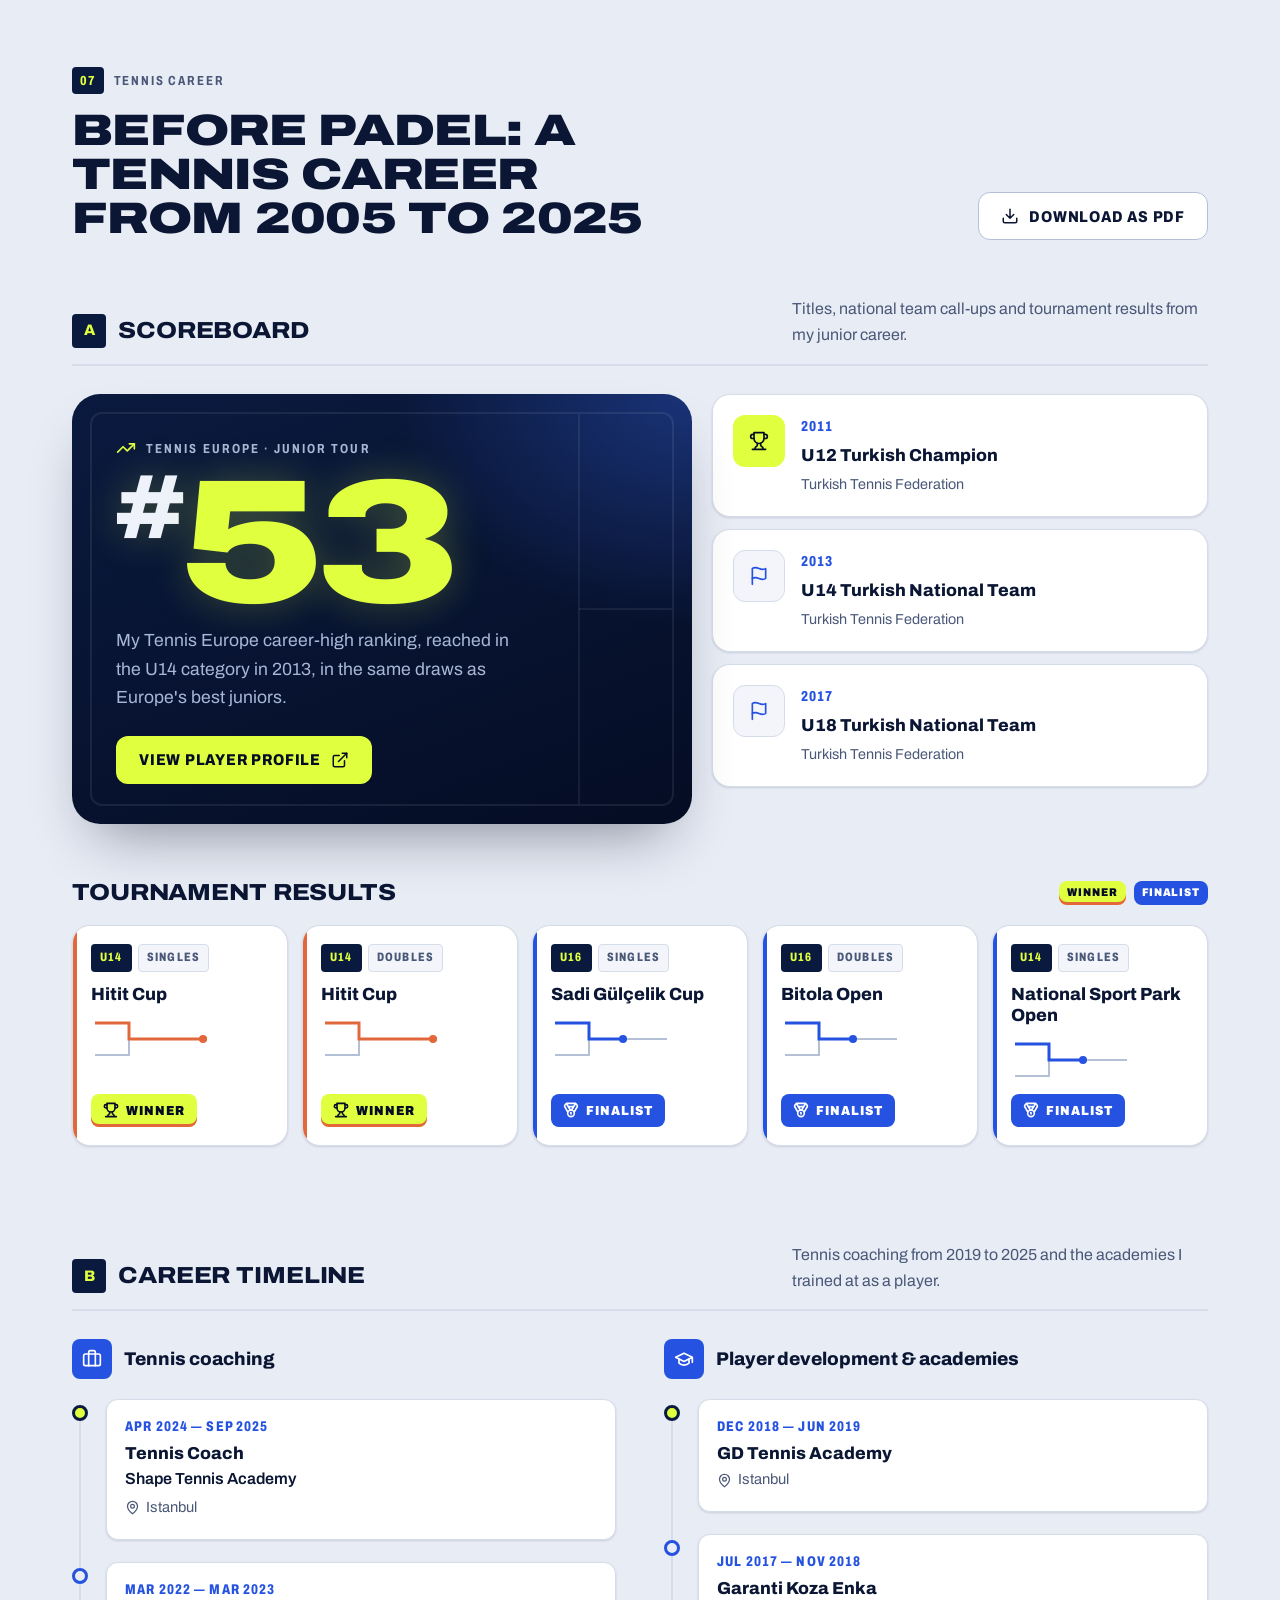
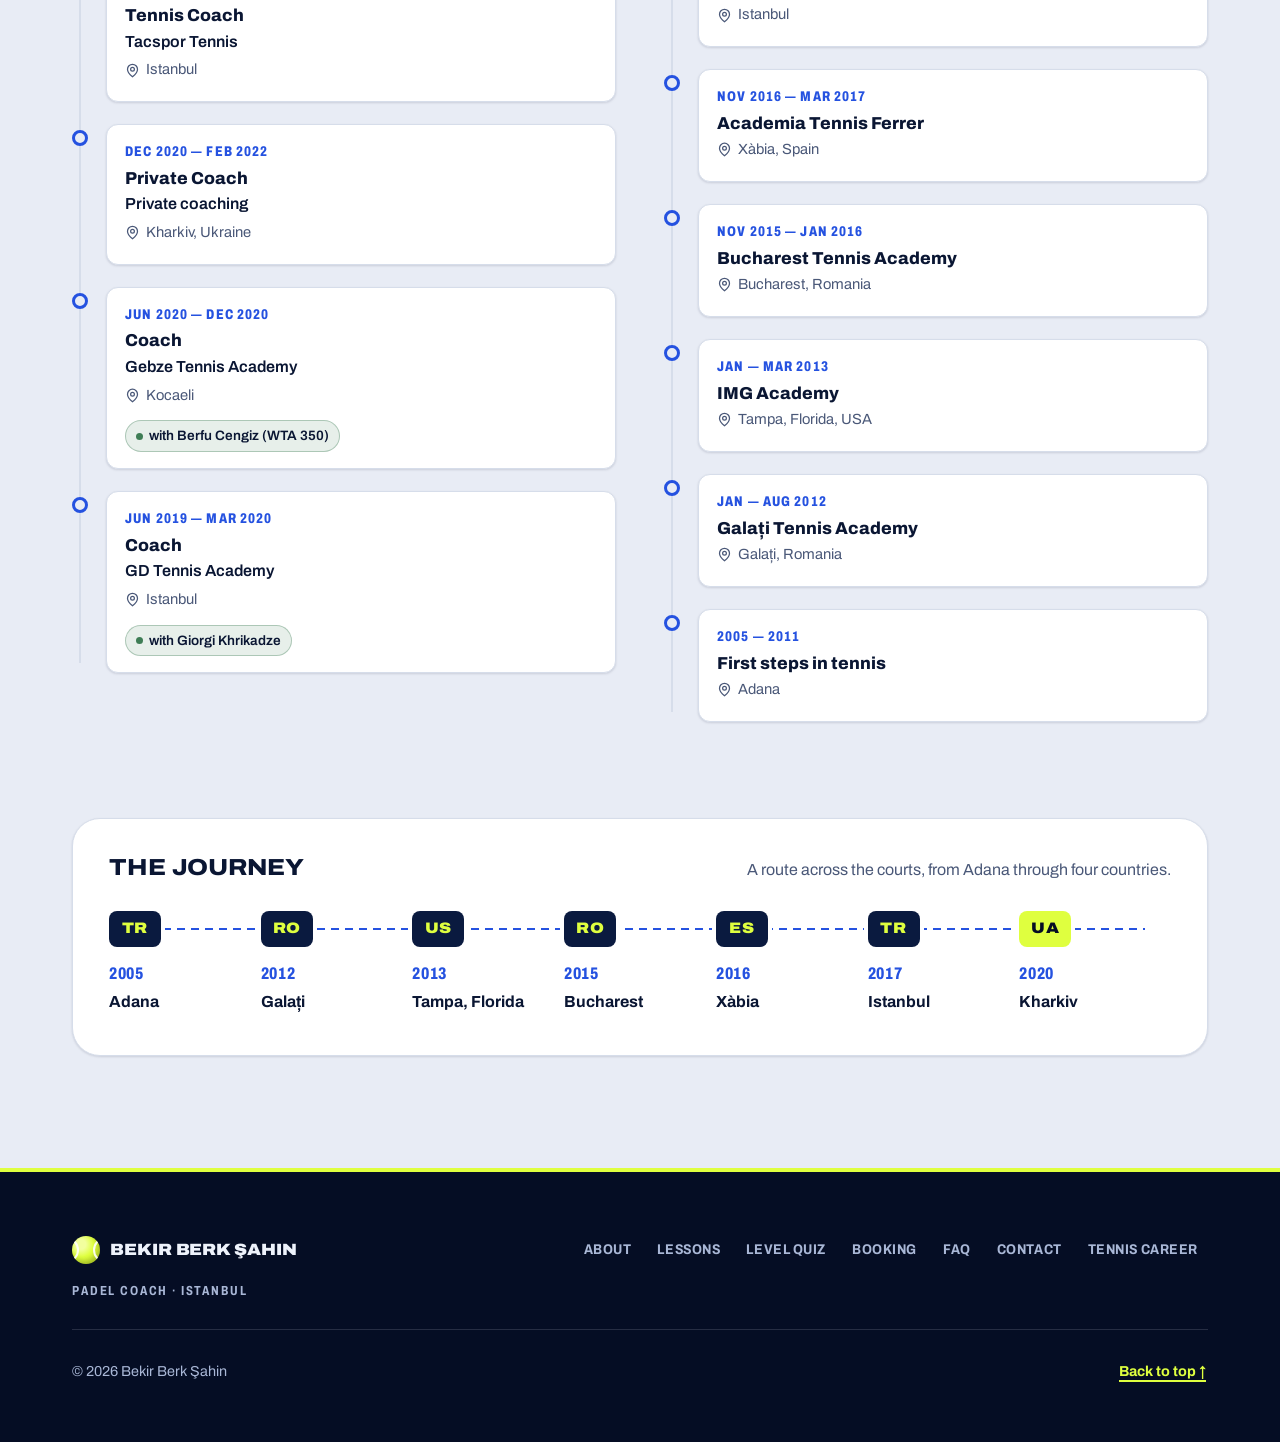
==== commit 8339fad9: "Kortlar: semt yerine kulüp adları; Glass anılmıyor, 'kort uygunsa' dili Co-Authored-By: Claude Opus " ====
--- a/en/index.html
+++ b/en/index.html
@@ -4,7 +4,7 @@
   <meta charset="utf-8">
   <meta name="viewport" content="width=device-width, initial-scale=1">
   <title>Bekir Berk Şahin — Padel Coach Istanbul | Private Padel Lessons</title>
-  <meta name="description" content="Bekir Berk Şahin: ITF-licensed padel coach with a tennis background in Istanbul. Private, group and junior padel lessons at Lepadel (Akatlar) and Opadel (Sarıyer), in English and Turkish. Court fee included, book online.">
+  <meta name="description" content="Bekir Berk Şahin: ITF-licensed padel coach with a tennis background in Istanbul. Private, group and junior padel lessons at Lepadel and Opadel, in English and Turkish. Court fee included, book online.">
   <link rel="canonical" href="https://mustafazeydtarim.github.io/en/">
   <link rel="alternate" hreflang="tr" href="https://mustafazeydtarim.github.io/">
   <link rel="alternate" hreflang="en" href="https://mustafazeydtarim.github.io/en/">
@@ -151,7 +151,7 @@
           </h1>
           <p class="hero__lead">
             <strong>ITF-licensed padel coach with a tennis background.</strong>
-            In racket sports since 2005. I give private lessons to players of every age at Lepadel in Akatlar and Opadel in Sarıyer, in English and Turkish.
+            In racket sports since 2005. I give private lessons to players of every age at Lepadel and Opadel, in English and Turkish.
           </p>
           <div class="hero__ctas">
             <a href="#rezervasyon" class="btn btn--primary btn--lg">Book a lesson <svg class="i" aria-hidden="true"><use href="#i-arrow"/></svg></a>
@@ -257,7 +257,7 @@
             <p class="eyebrow"><b>06</b> Booking</p>
             <h2 id="book-h" class="h2">Book your court time</h2>
           </div>
-          <p class="section__aside">The time you pick is a request: Bekir checks court availability on Glass, reserves the court and confirms on WhatsApp.</p>
+          <p class="section__aside">The time you pick is a request: if the court is available, Bekir confirms it on WhatsApp.</p>
         </div>
 
         <div class="booking reveal">
@@ -296,7 +296,6 @@
               <p class="step__title mt">Pick a time</p>
               <div class="slots" id="slots" role="radiogroup" aria-label="Time"></div>
               <p class="legend"><span class="dot dot--free"></span> Can be requested <span class="dot dot--taken"></span> Closed / past</p>
-              <p class="booking-note"><svg class="i" aria-hidden="true"><use href="#i-clock"/></svg> Courts are booked through Glass. If the court is taken at your time, Bekir will suggest the nearest free slot.</p>
               <div class="step__nav">
                 <button class="btn btn--ghost" type="button" data-prev><svg class="i" aria-hidden="true"><use href="#i-left"/></svg> Back</button>
                 <button class="btn btn--primary" type="button" data-next>Continue <svg class="i" aria-hidden="true"><use href="#i-arrow"/></svg></button>
@@ -360,7 +359,7 @@
               <div class="done__check" aria-hidden="true"><svg class="i"><use href="#i-check"/></svg></div>
               <h3 class="h3">Request received!</h3>
               <p class="muted">Your booking code: <strong class="code" id="doneCode"></strong></p>
-              <p class="muted">Last step: send your request on WhatsApp. Bekir checks and reserves the court on Glass and confirms within a few hours.</p>
+              <p class="muted">Last step: send your request on WhatsApp. If the court is available, Bekir will confirm within a few hours.</p>
               <div class="done__actions">
                 <a class="btn btn--wa" id="waLink" href="#" target="_blank" rel="noopener"><svg class="i" aria-hidden="true"><use href="#i-chat"/></svg> Send via WhatsApp</a>
                 <button class="btn btn--ghost" type="button" id="icsBtn"><svg class="i" aria-hidden="true"><use href="#i-calplus"/></svg> Add to calendar</button>
--- a/css/style.css
+++ b/css/style.css
@@ -817,8 +817,6 @@
 .slot[aria-checked="true"] { background: var(--primary); border-color: var(--primary); color: var(--on-primary); }
 .slots__empty { color: var(--muted); grid-column: 1 / -1; padding: 16px; border: 1.5px dashed var(--line-strong); border-radius: var(--r-md); text-align: center; }
 .legend { display: flex; align-items: center; gap: 8px; flex-wrap: wrap; margin-top: 14px; color: var(--muted); font-size: .86rem; }
-.booking-note { display: flex; gap: 8px; align-items: flex-start; margin: 10px 0 0; padding: 10px 12px; border-radius: var(--r-sm, 8px); background: var(--surface-2); color: var(--muted); font-size: .86rem; line-height: 1.45; }
-.booking-note .i { flex: none; width: 16px; height: 16px; margin-top: 2px; }
 .dot { width: 12px; height: 12px; border-radius: 3px; display: inline-block; border: 1.5px solid var(--line-strong); }
 .dot--free { background: var(--surface); }
 .dot--taken { background: repeating-linear-gradient(135deg, var(--line-strong) 0 2px, transparent 2px 4px); margin-left: 8px; }
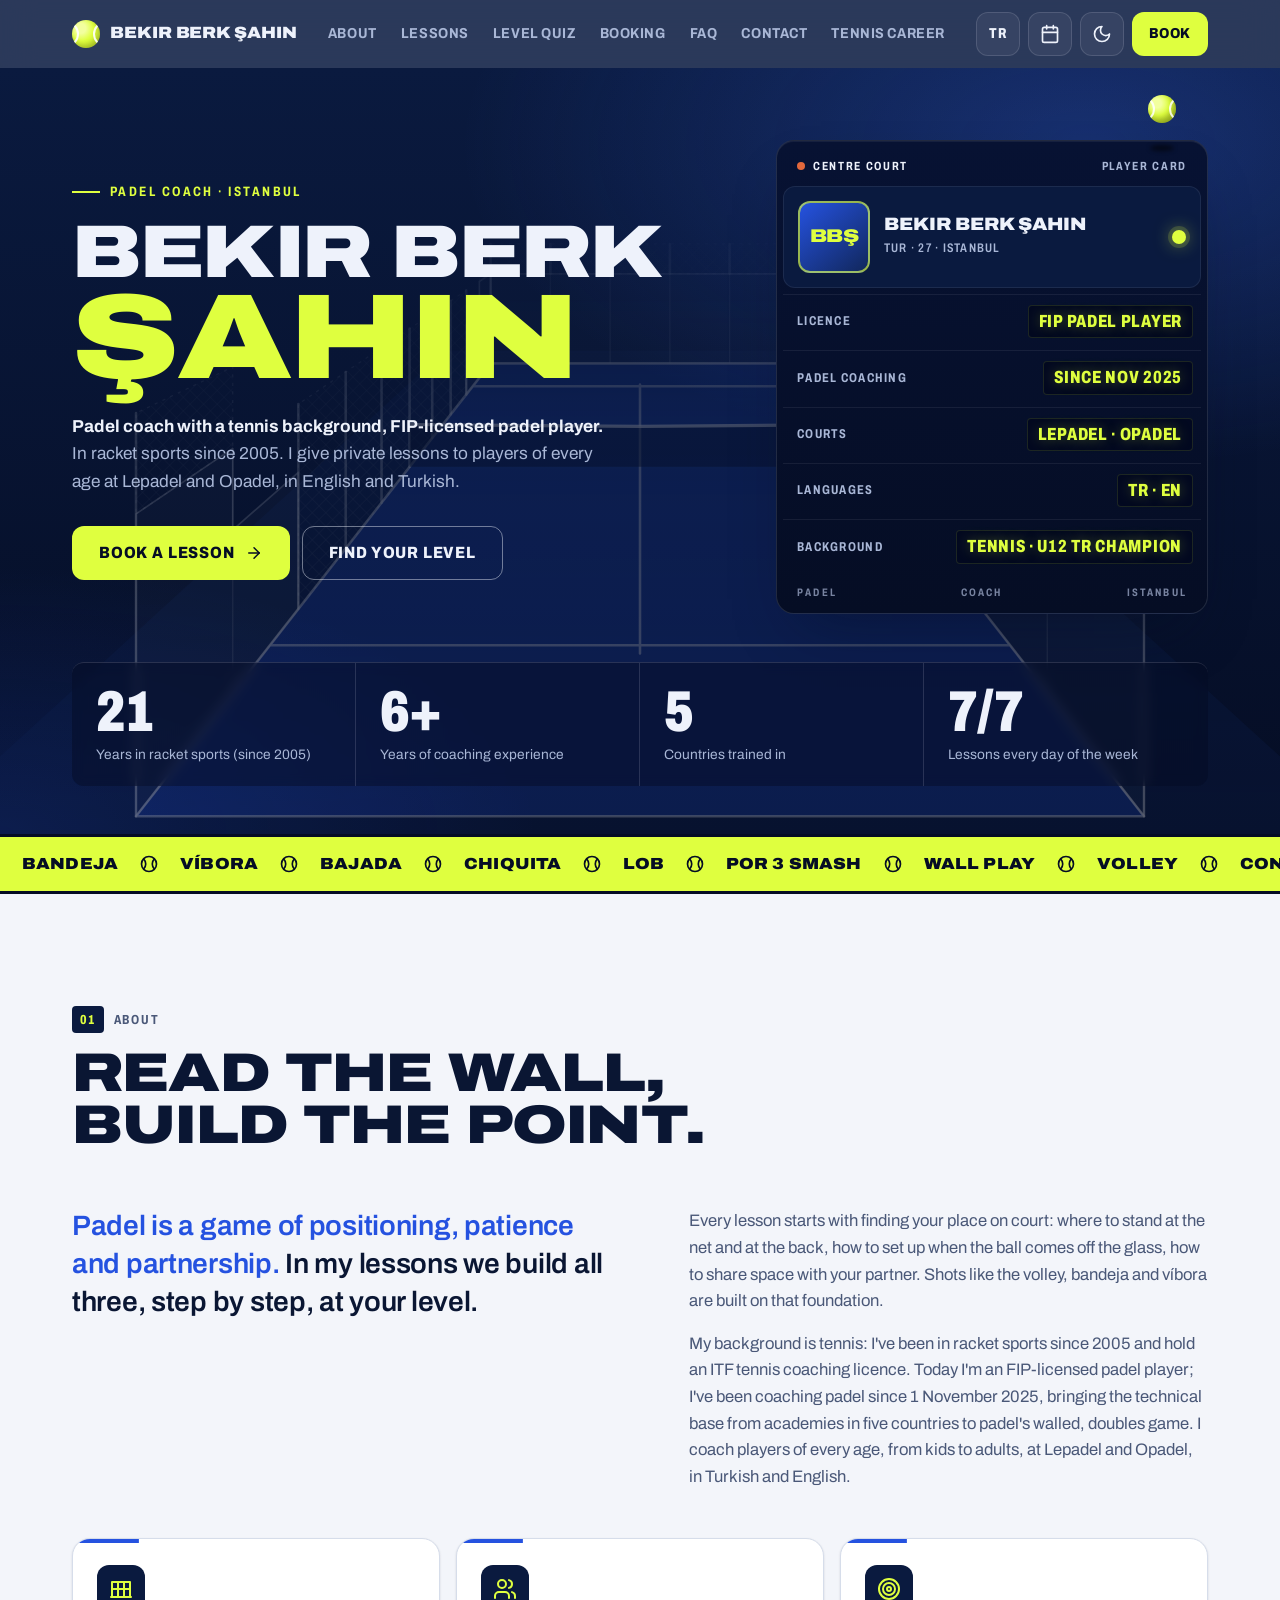
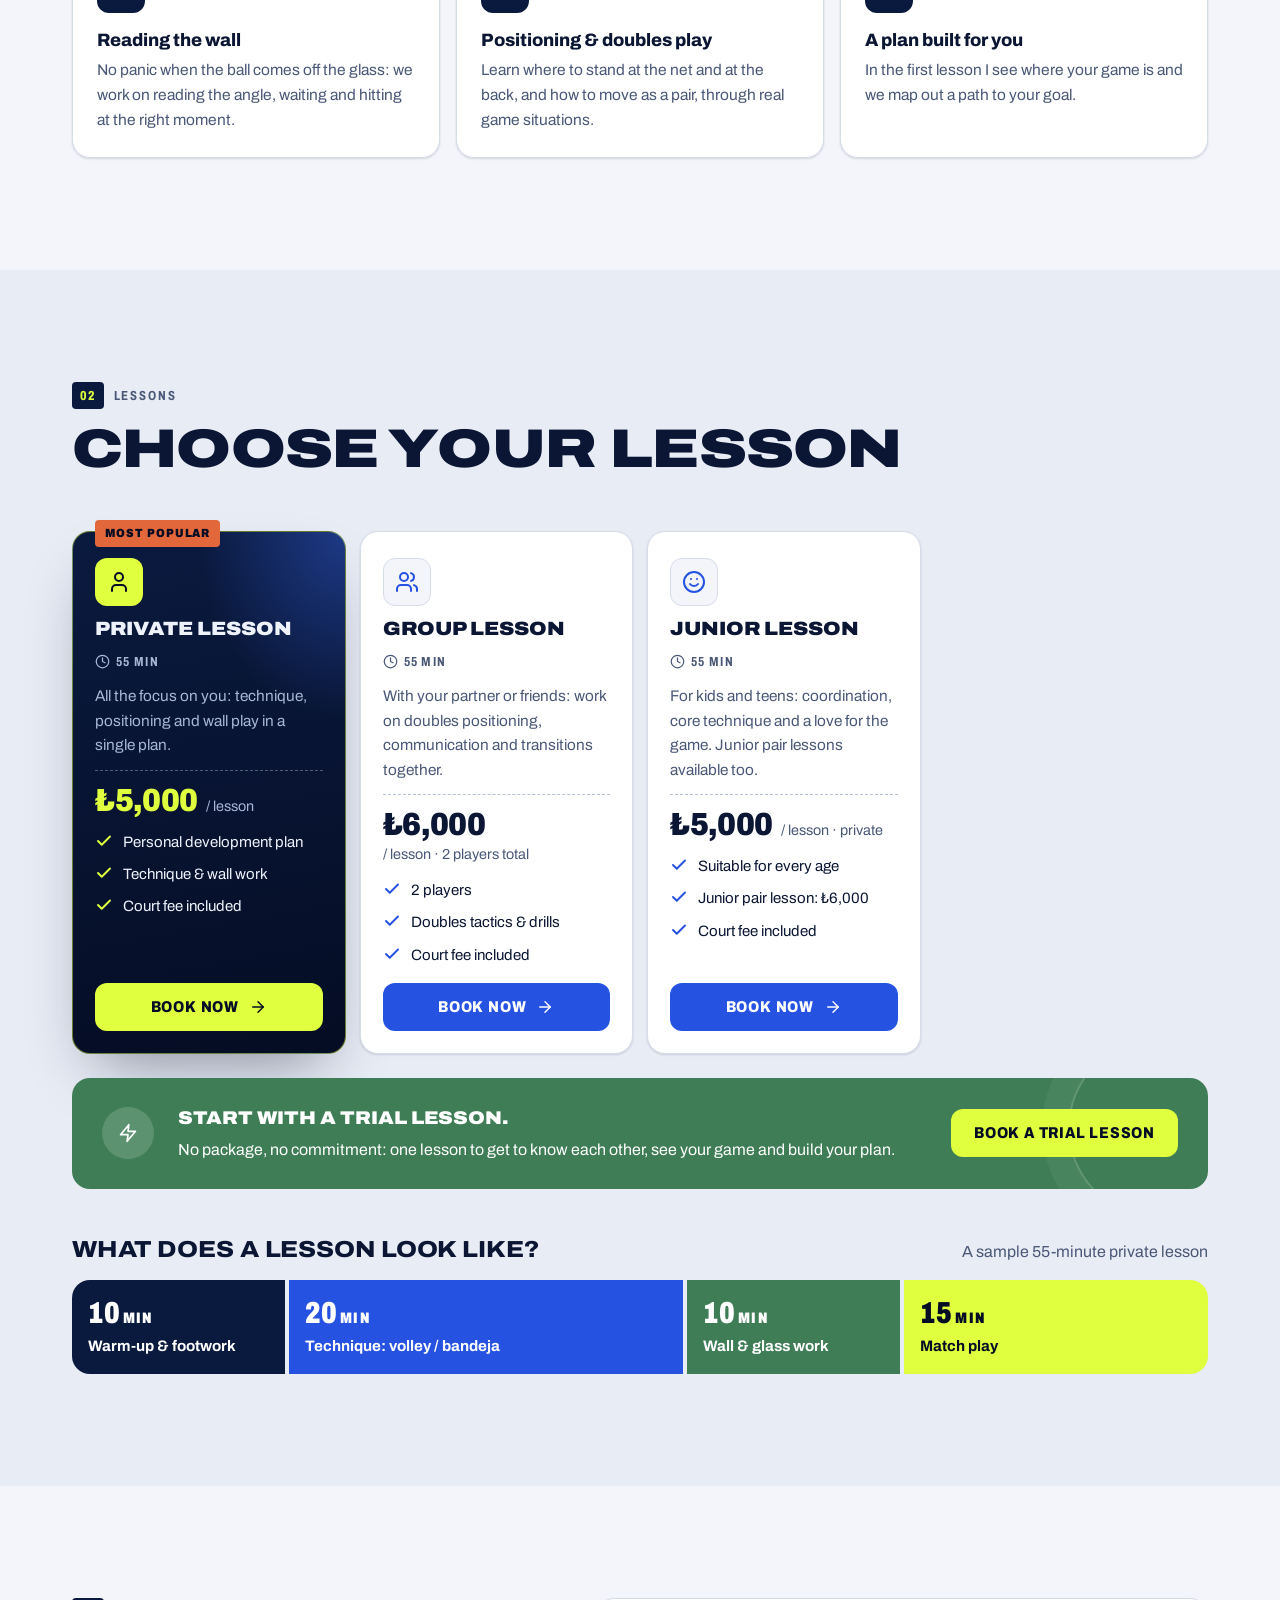
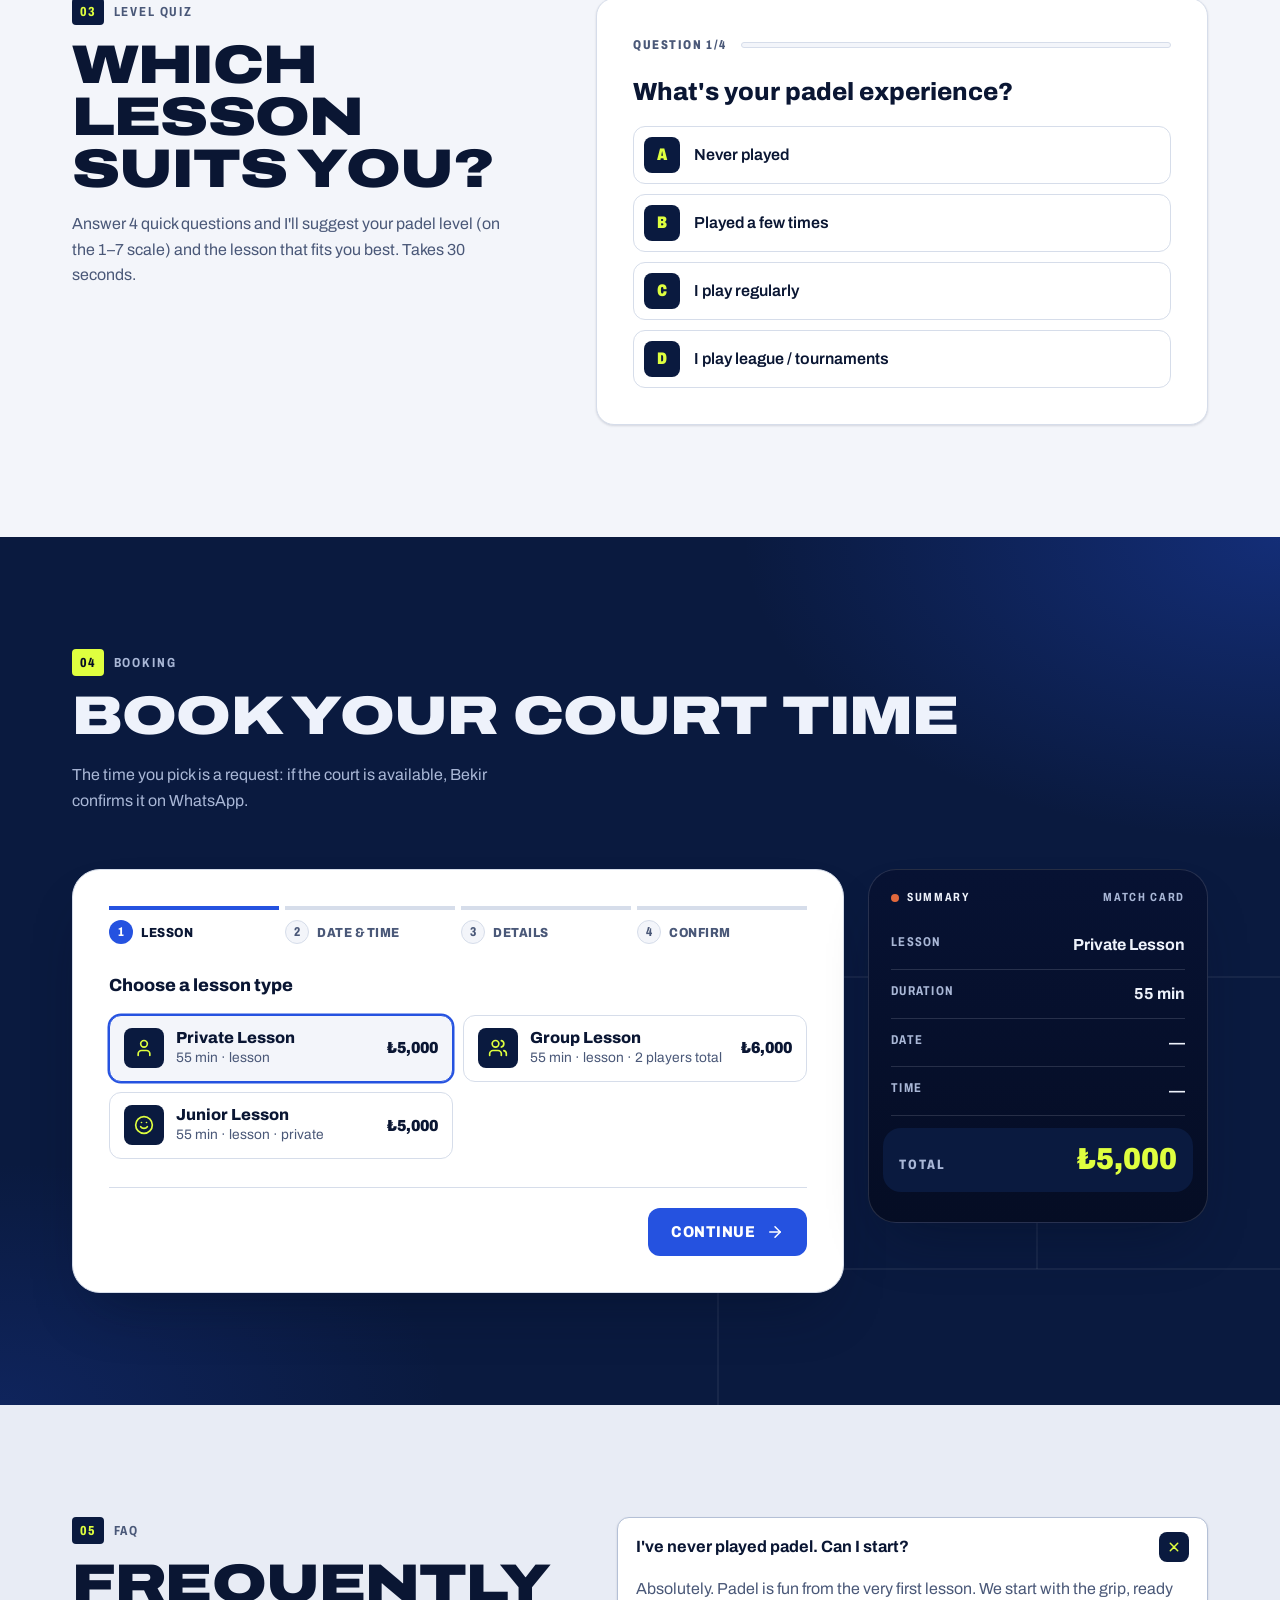
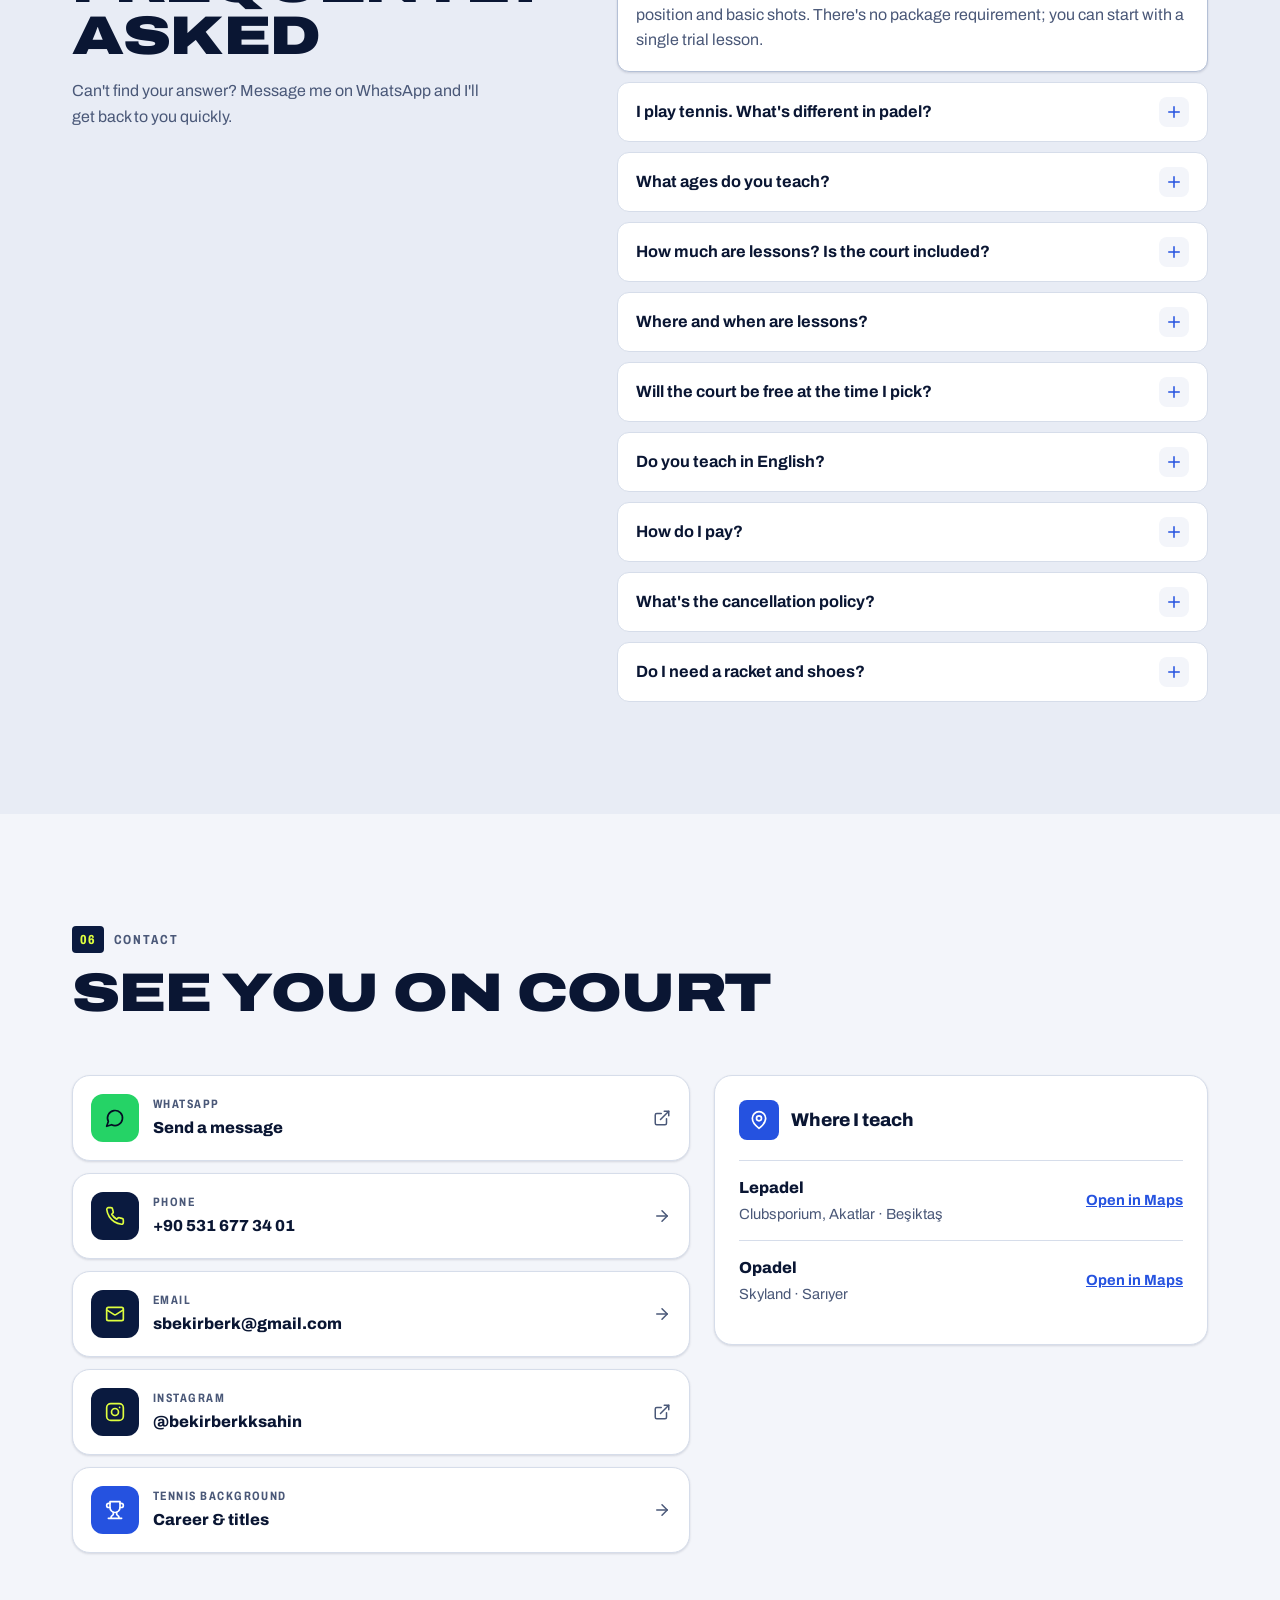
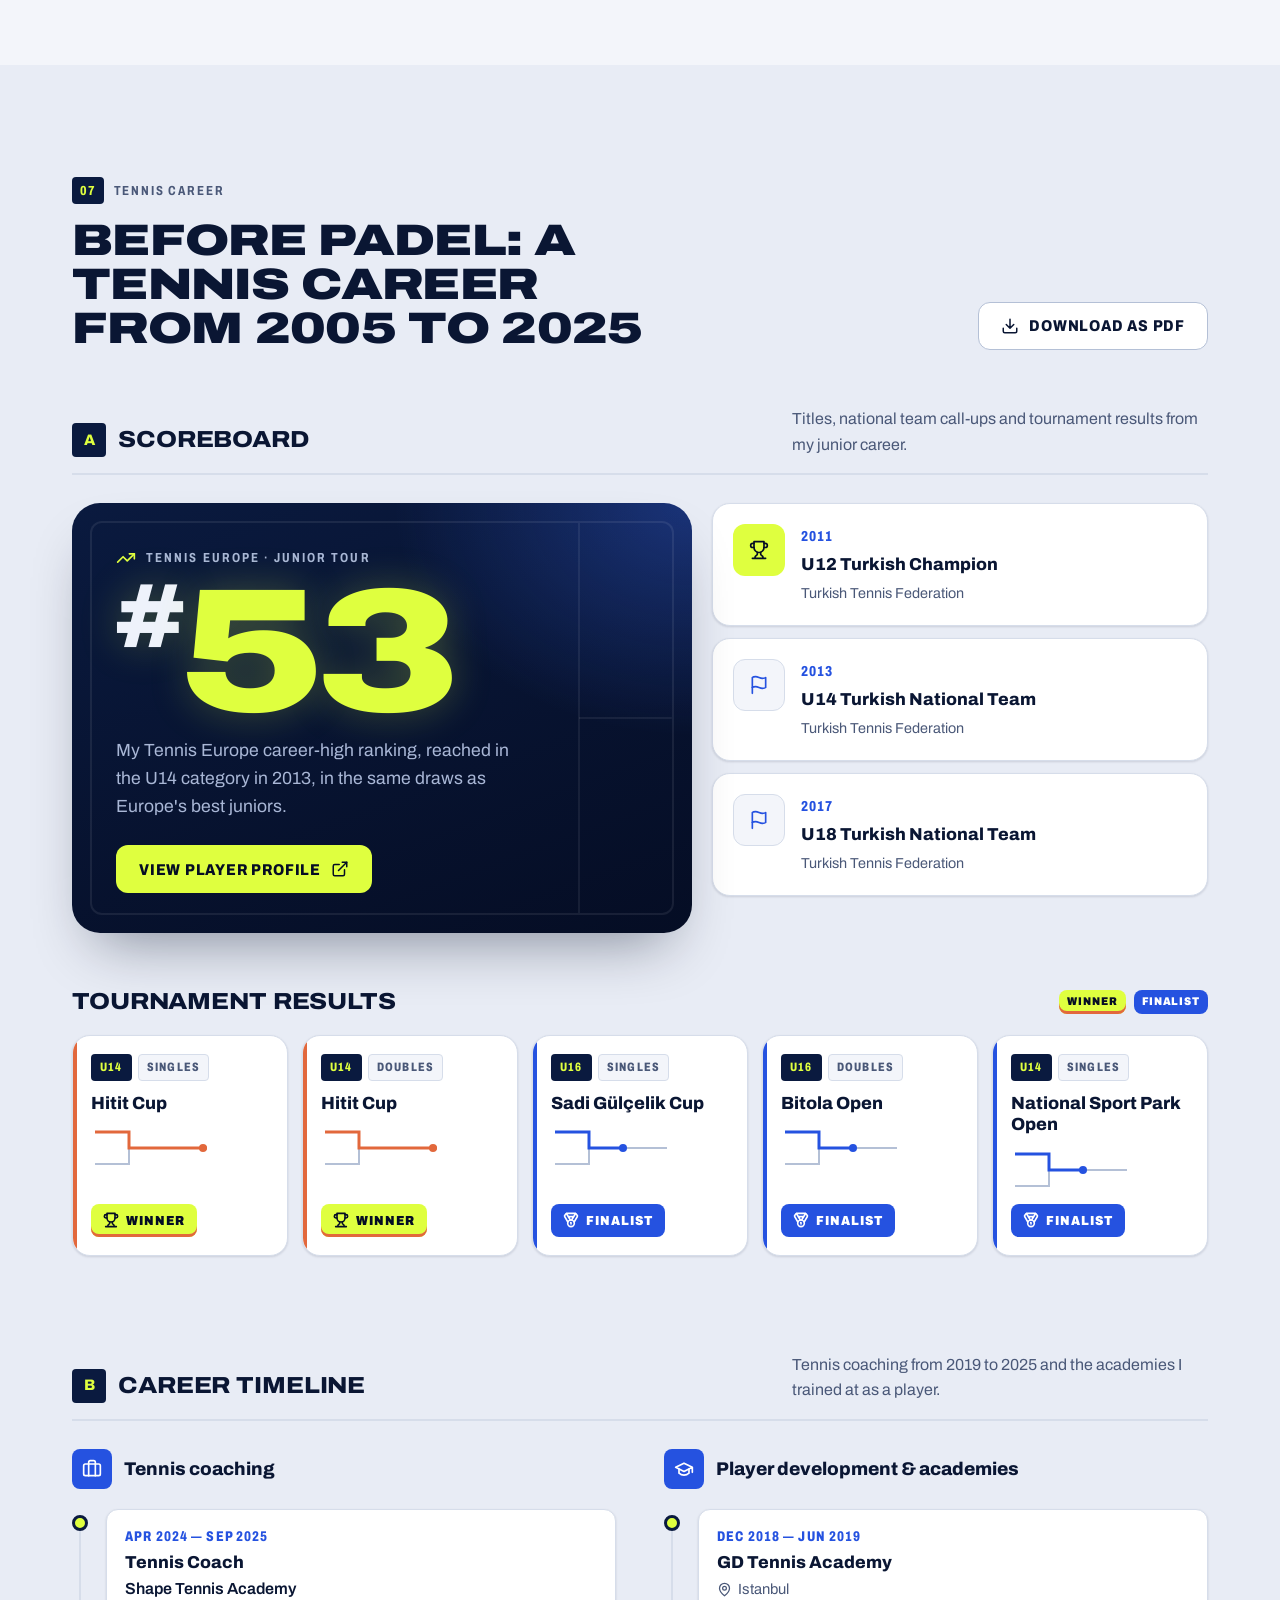
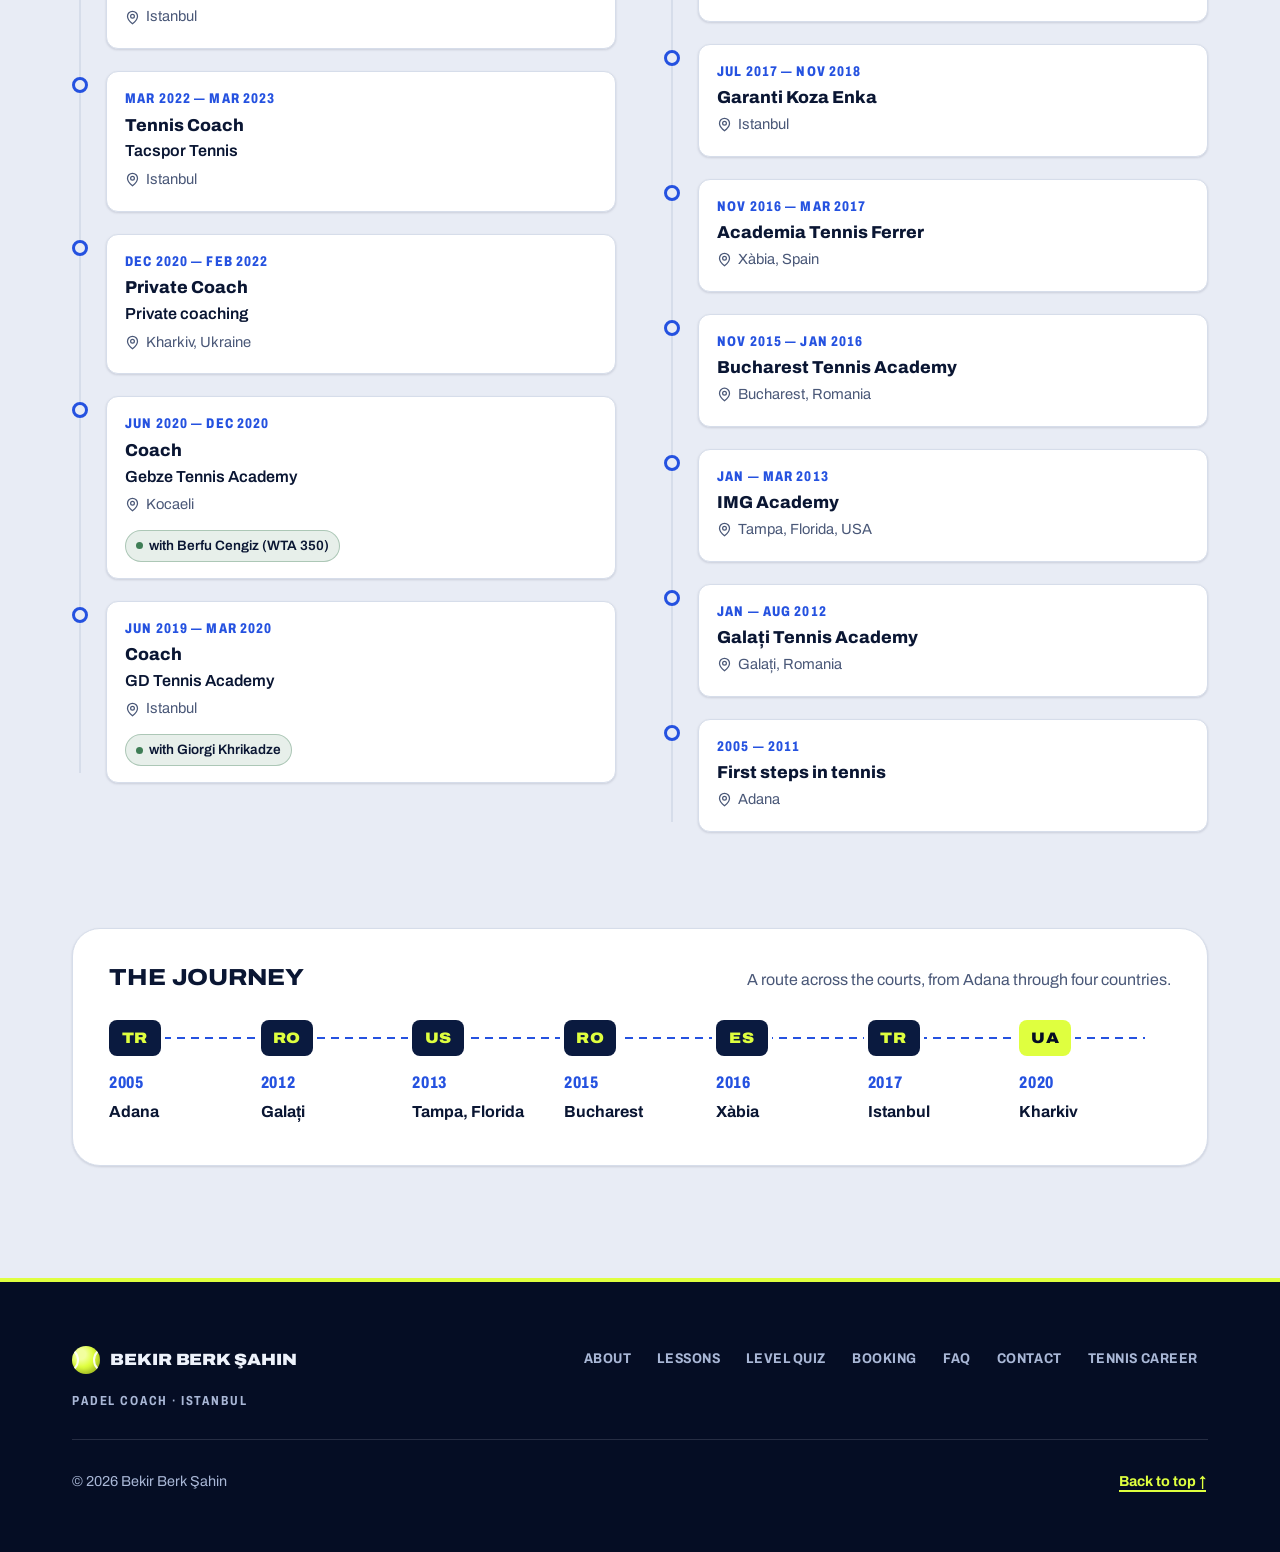
==== commit 4fd2cb5a: "Lisans düzeltmesi: FIP lisanslı padel oyuncusu, ITF tenis lisansı; padel koçluğu Kasım 2025'ten beri" ====
--- a/en/index.html
+++ b/en/index.html
@@ -4,7 +4,7 @@
   <meta charset="utf-8">
   <meta name="viewport" content="width=device-width, initial-scale=1">
   <title>Bekir Berk Şahin — Padel Coach Istanbul | Private Padel Lessons</title>
-  <meta name="description" content="Bekir Berk Şahin: ITF-licensed padel coach with a tennis background in Istanbul. Private, group and junior padel lessons at Lepadel and Opadel, in English and Turkish. Court fee included, book online.">
+  <meta name="description" content="Bekir Berk Şahin: padel coach with a tennis background and FIP-licensed padel player in Istanbul. Private, group and junior padel lessons at Lepadel and Opadel, in English and Turkish. Court fee included, book online.">
   <link rel="canonical" href="https://mustafazeydtarim.github.io/en/">
   <link rel="alternate" hreflang="tr" href="https://mustafazeydtarim.github.io/">
   <link rel="alternate" hreflang="en" href="https://mustafazeydtarim.github.io/en/">
@@ -14,7 +14,7 @@
   <meta property="og:locale" content="en_GB">
   <meta property="og:site_name" content="Bekir Berk Şahin Padel">
   <meta property="og:title" content="Bekir Berk Şahin — Padel Coach · Istanbul">
-  <meta property="og:description" content="ITF-licensed padel coach with a tennis background. Private padel lessons for all ages in Istanbul, in English and Turkish. Book online.">
+  <meta property="og:description" content="Padel coach with a tennis background, FIP-licensed padel player. Private padel lessons for all ages in Istanbul, in English and Turkish. Book online.">
   <meta property="og:locale:alternate" content="tr_TR">
   <meta name="twitter:card" content="summary">
   <link rel="icon" href="data:image/svg+xml,%3Csvg xmlns='http://www.w3.org/2000/svg' viewBox='0 0 32 32'%3E%3Crect width='32' height='32' rx='7' fill='%230A1A3F'/%3E%3Ccircle cx='16' cy='16' r='10' fill='%23DFFF3F'/%3E%3Cpath d='M8.5 9.5c4 3.5 4 9.5 0 13M23.5 9.5c-4 3.5-4 9.5 0 13' fill='none' stroke='%230A1A3F' stroke-width='1.6'/%3E%3C/svg%3E">
@@ -33,12 +33,15 @@
     "@type": "Person",
     "name": "Bekir Berk Şahin",
     "jobTitle": "Padel Coach",
-    "description": "ITF-licensed padel coach with a tennis background in Istanbul; former U14 and U18 Turkish national team tennis player.",
+    "description": "Padel coach with a tennis background and FIP-licensed padel player in Istanbul; former U14 and U18 Turkish national team tennis player.",
     "telephone": "+905316773401",
     "email": "mailto:sbekirberk@gmail.com",
     "address": { "@type": "PostalAddress", "addressLocality": "İstanbul", "addressCountry": "TR" },
     "knowsLanguage": ["tr", "en"],
-    "hasCredential": { "@type": "EducationalOccupationalCredential", "name": "ITF coaching licence" },
+    "hasCredential": [
+      { "@type": "EducationalOccupationalCredential", "name": "FIP padel player licence" },
+      { "@type": "EducationalOccupationalCredential", "name": "ITF tennis coaching licence" }
+    ],
     "sameAs": ["https://instagram.com/bekirberkksahin", "https://te.tournamentsoftware.com/player-profile/A61FD868-8997-4549-AC13-B87F3E2C1921"],
     "award": [
       "U12 Turkish Tennis Champion (2011)",
@@ -150,7 +153,7 @@
             <span class="hero__l2">Şahin</span>
           </h1>
           <p class="hero__lead">
-            <strong>ITF-licensed padel coach with a tennis background.</strong>
+            <strong>Padel coach with a tennis background, FIP-licensed padel player.</strong>
             In racket sports since 2005. I give private lessons to players of every age at Lepadel and Opadel, in English and Turkish.
           </p>
           <div class="hero__ctas">
